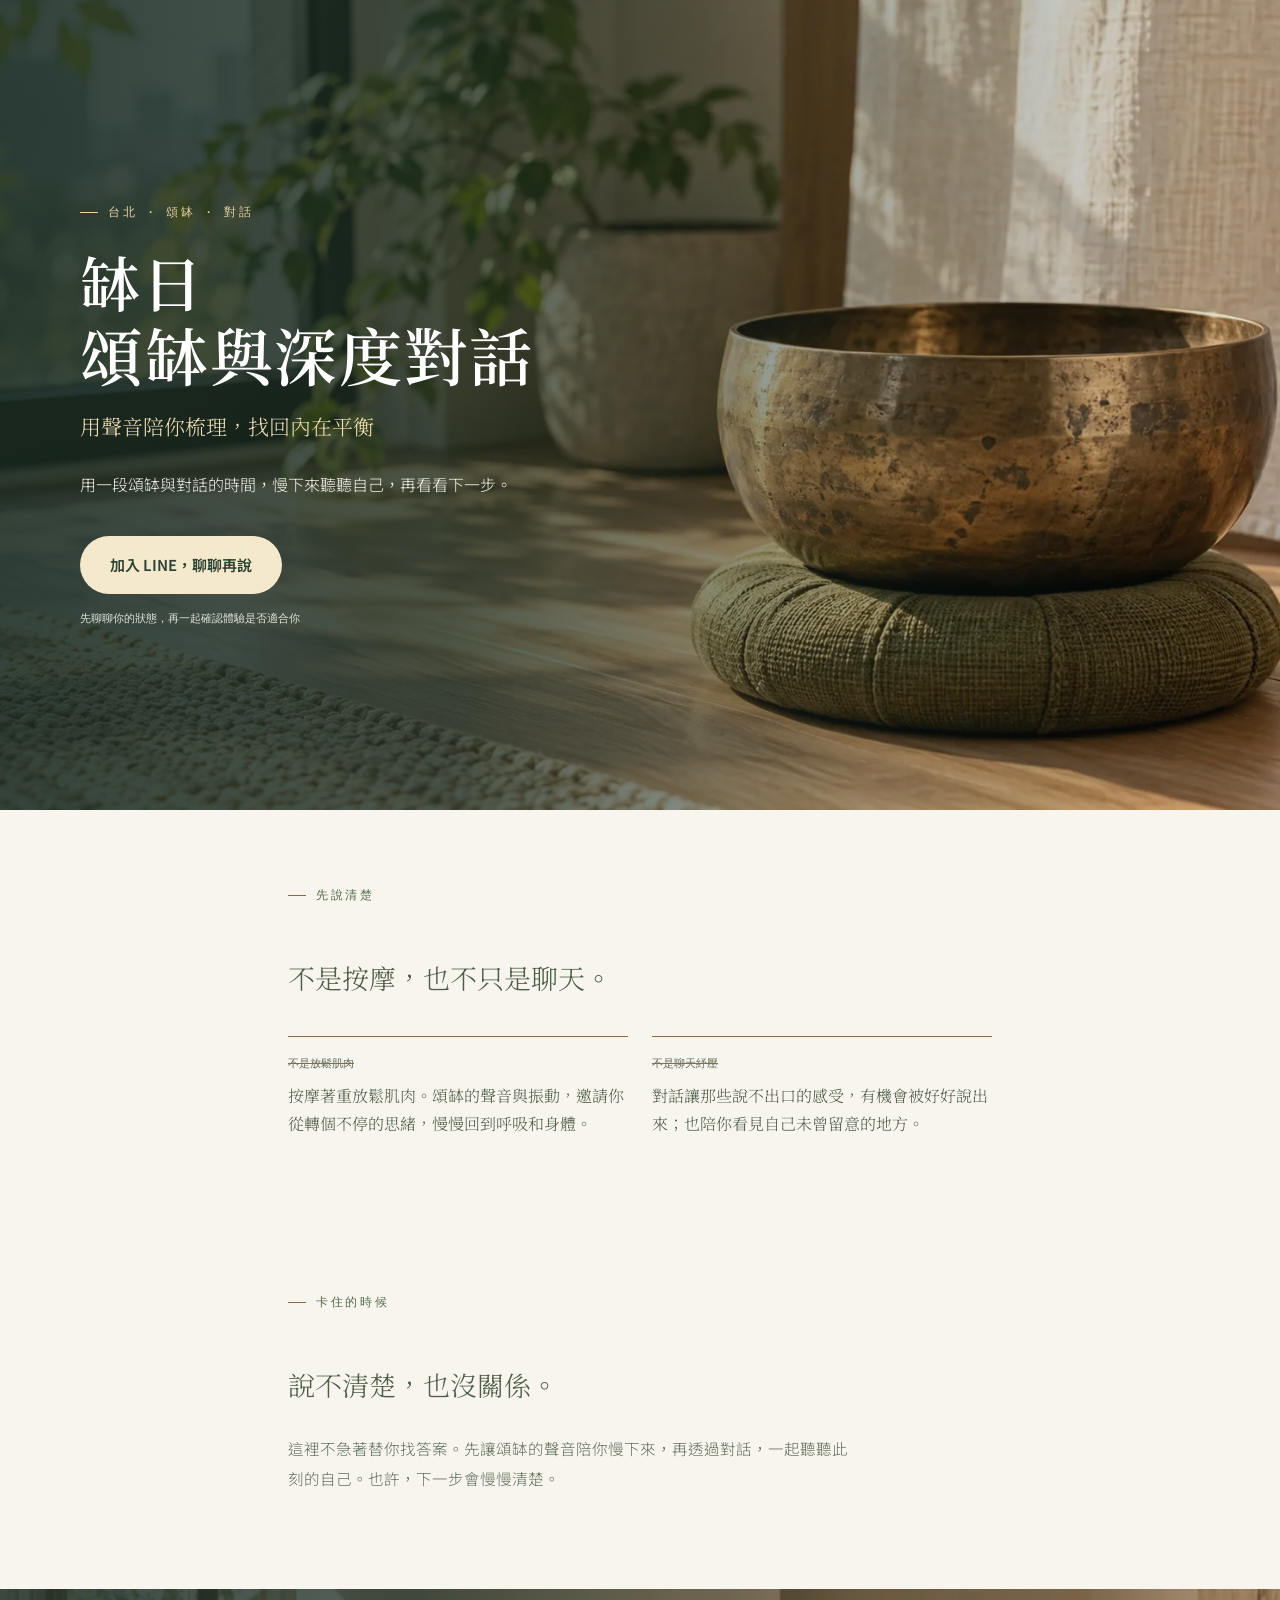
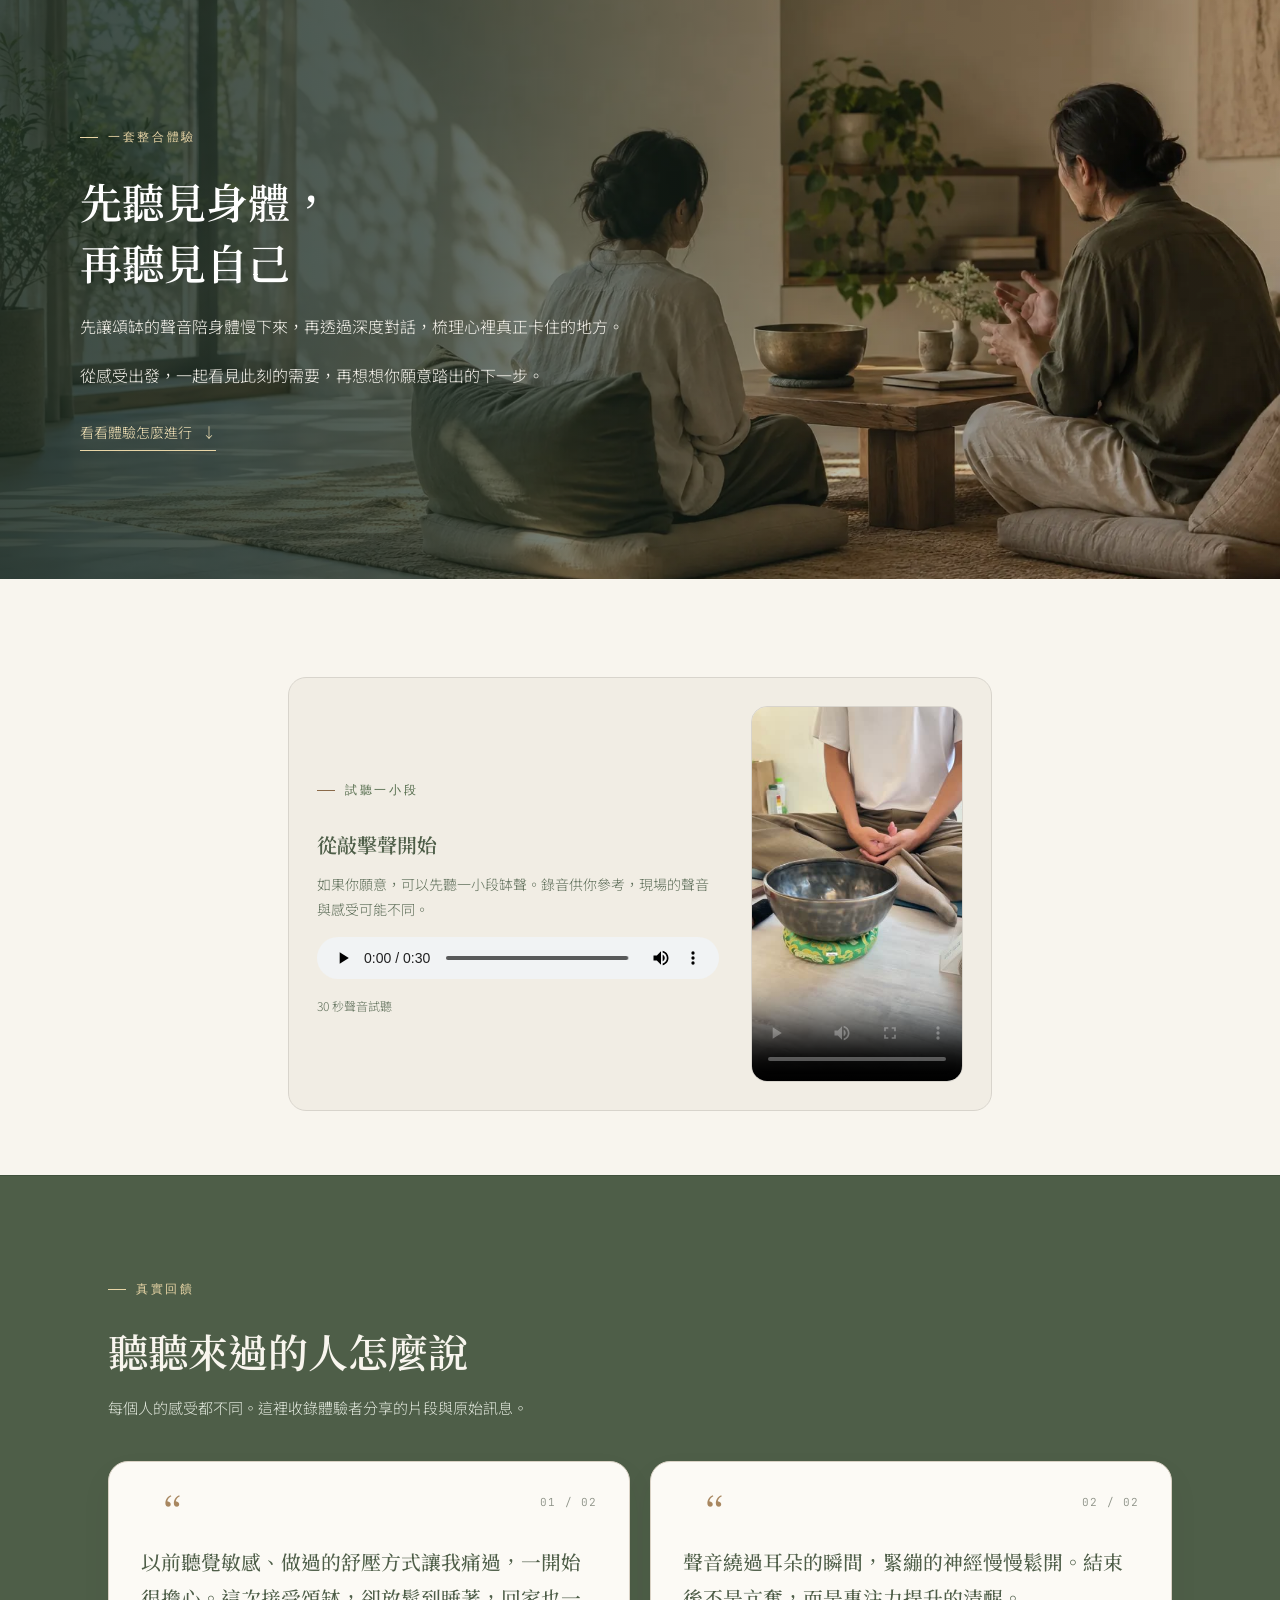
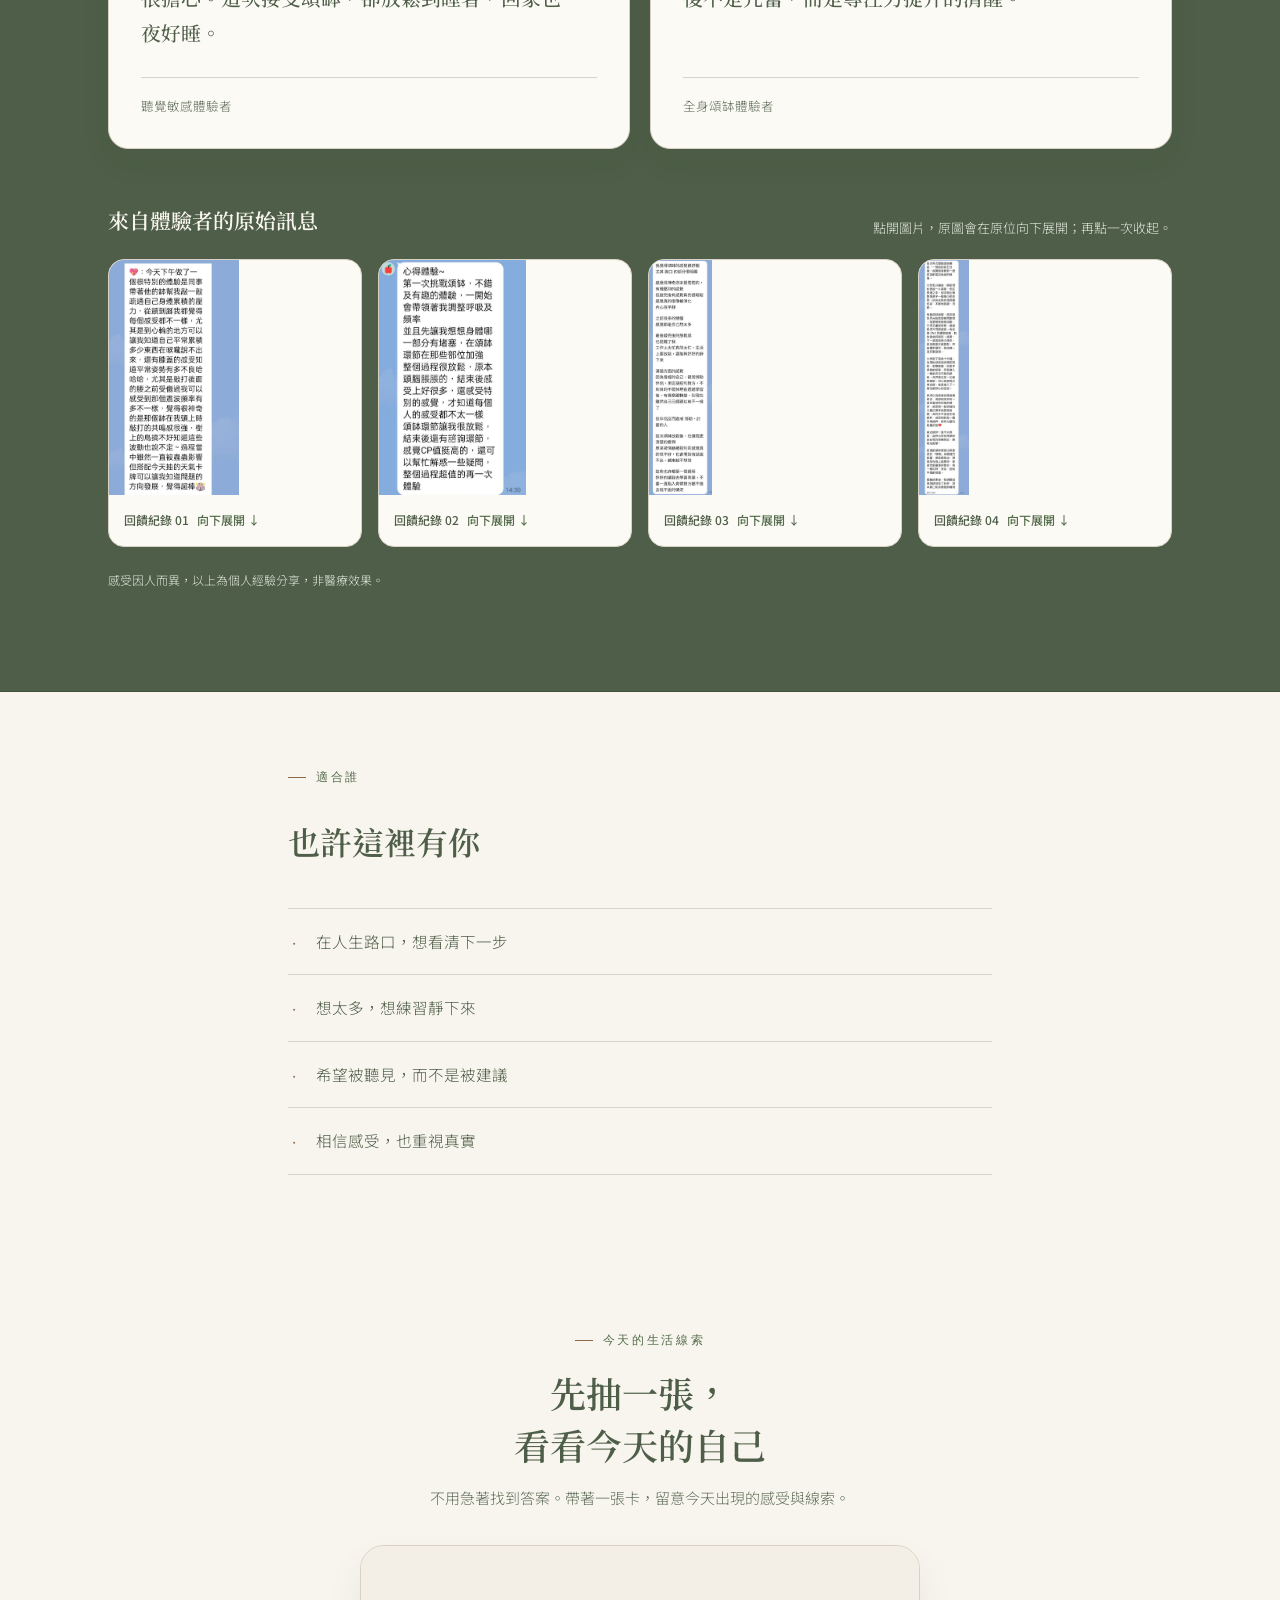
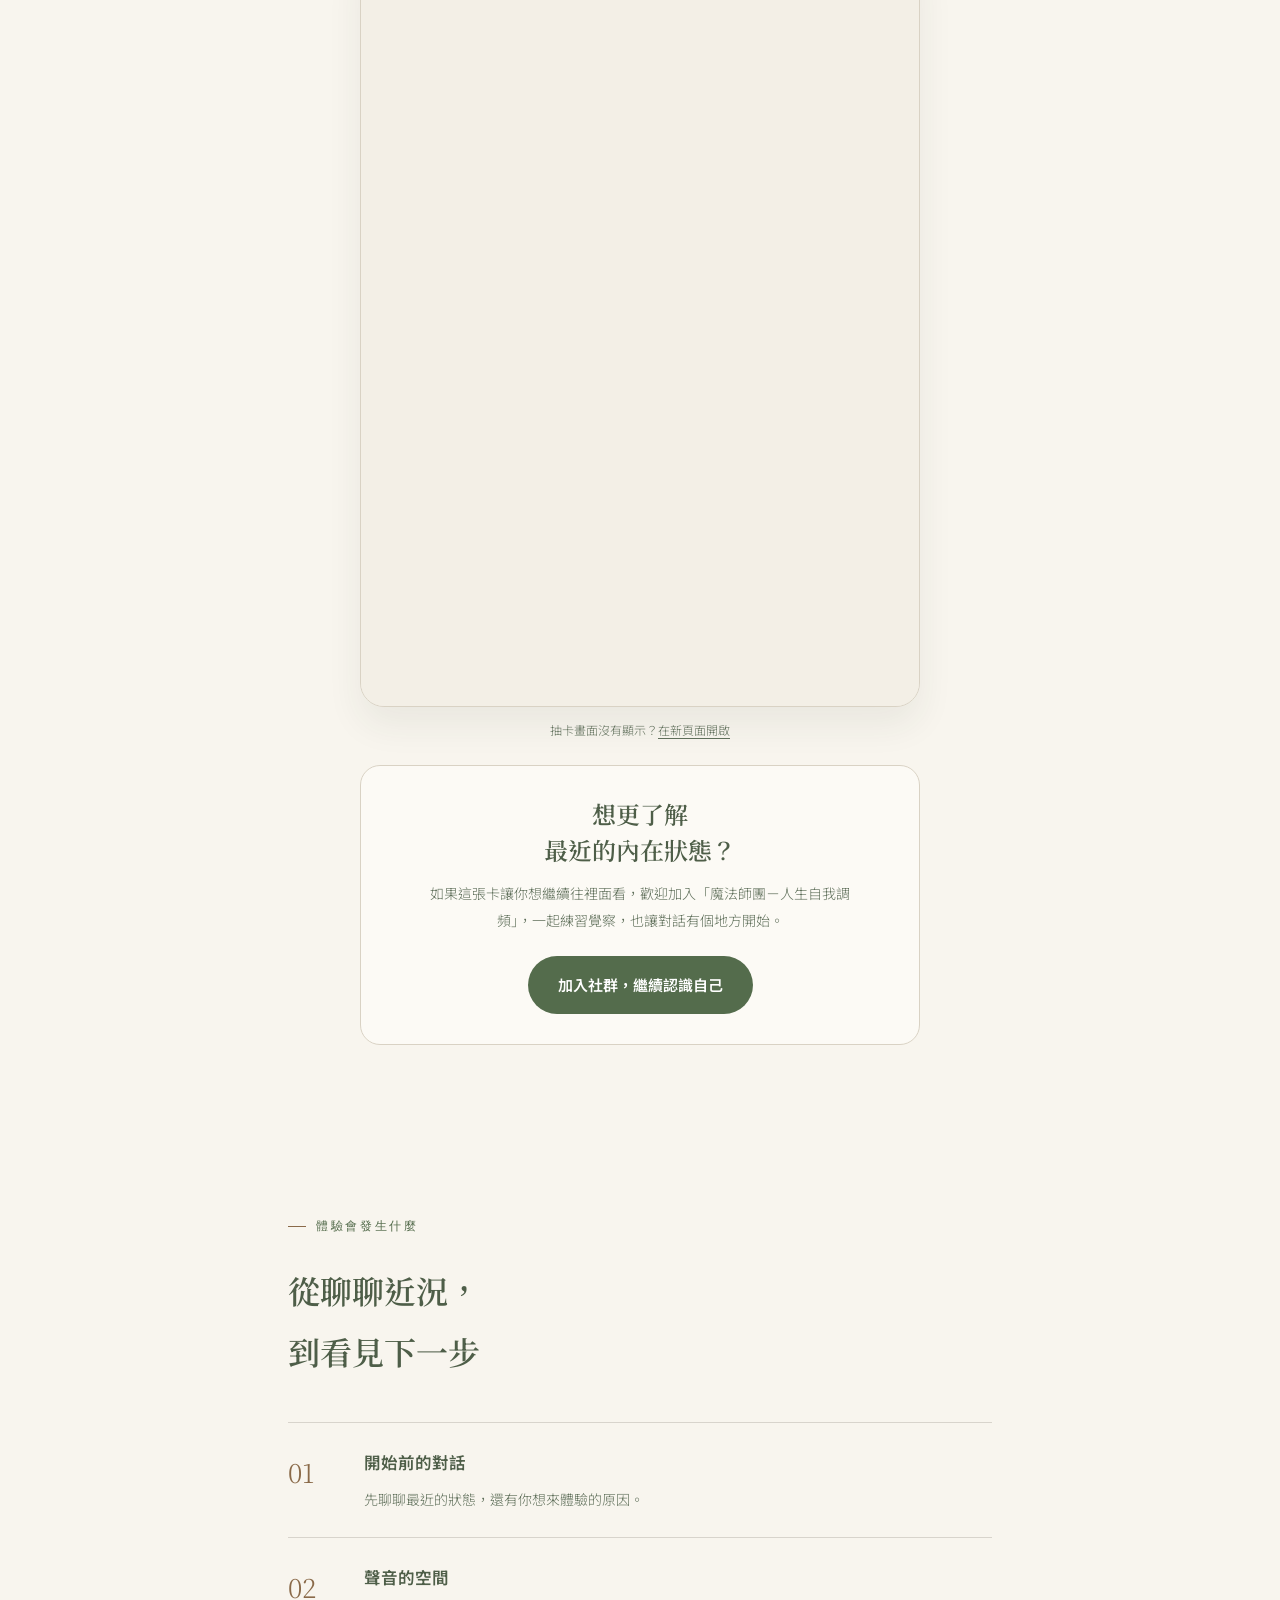
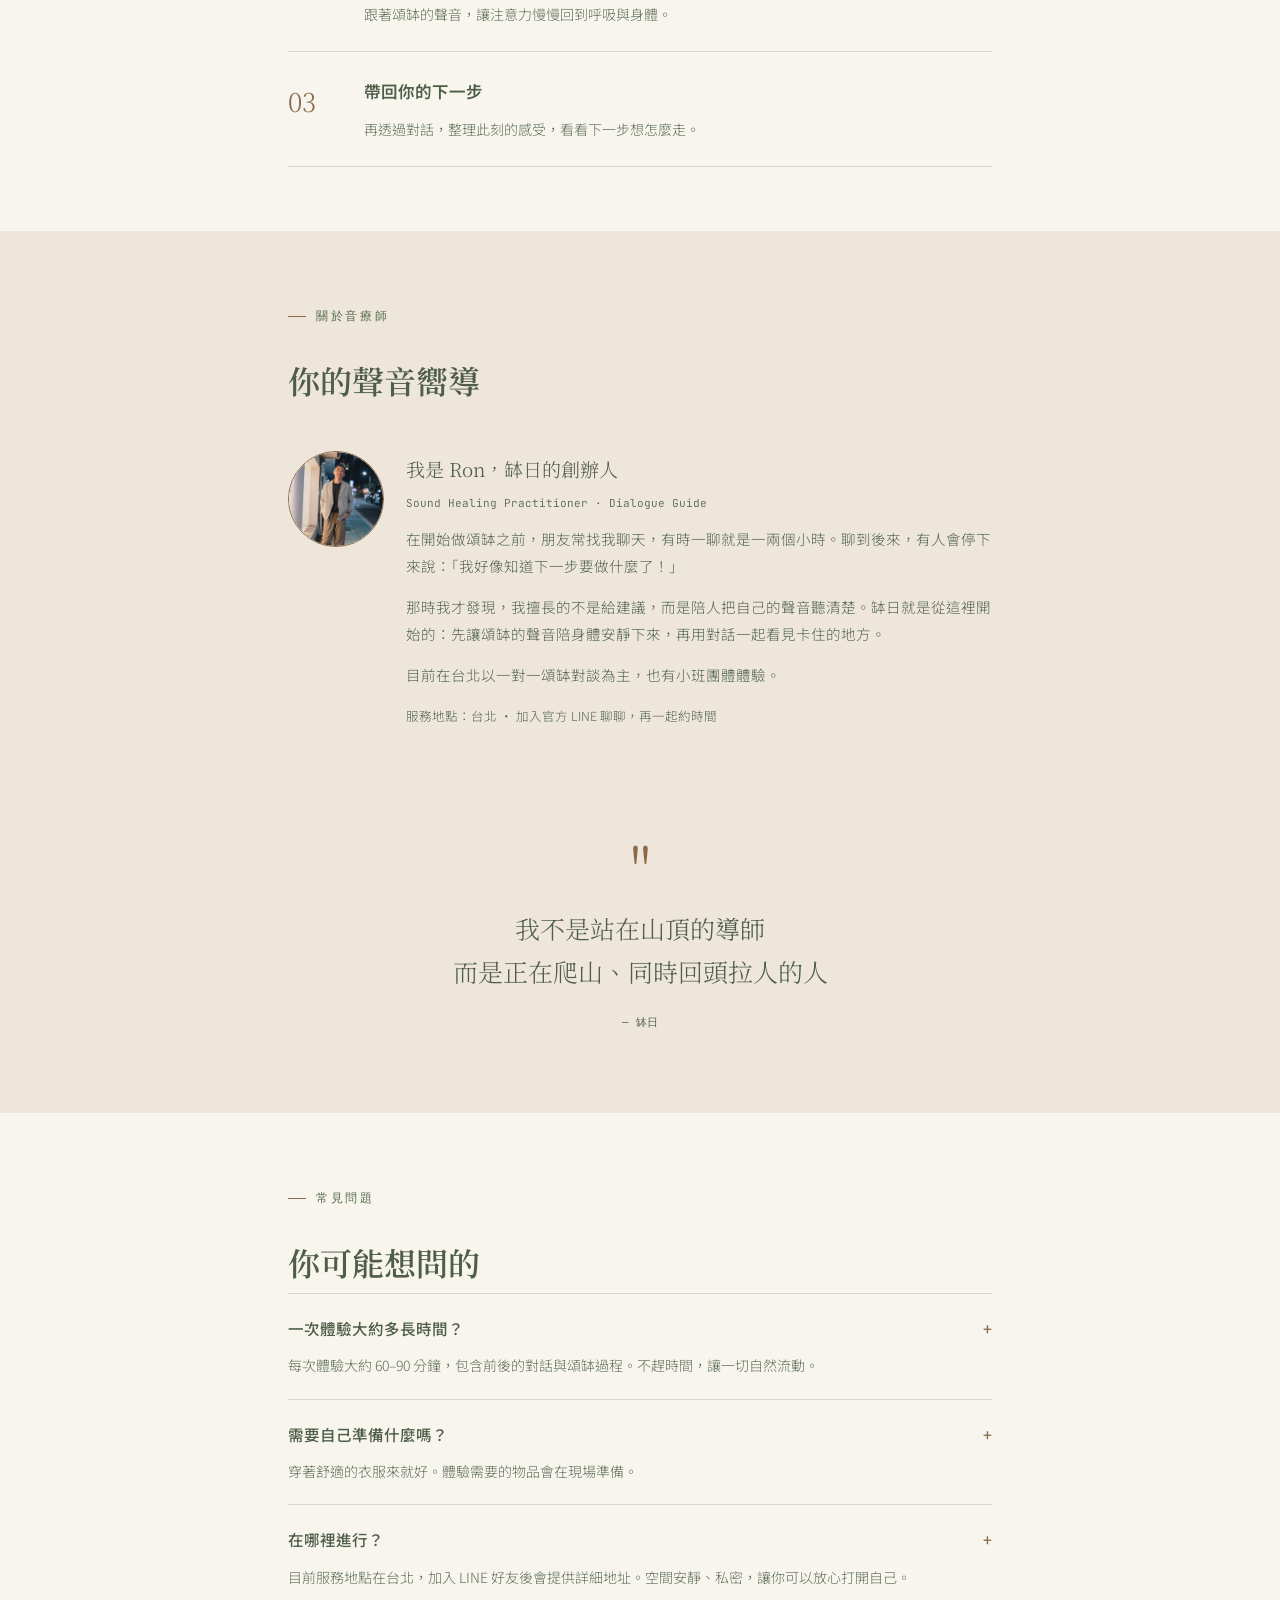
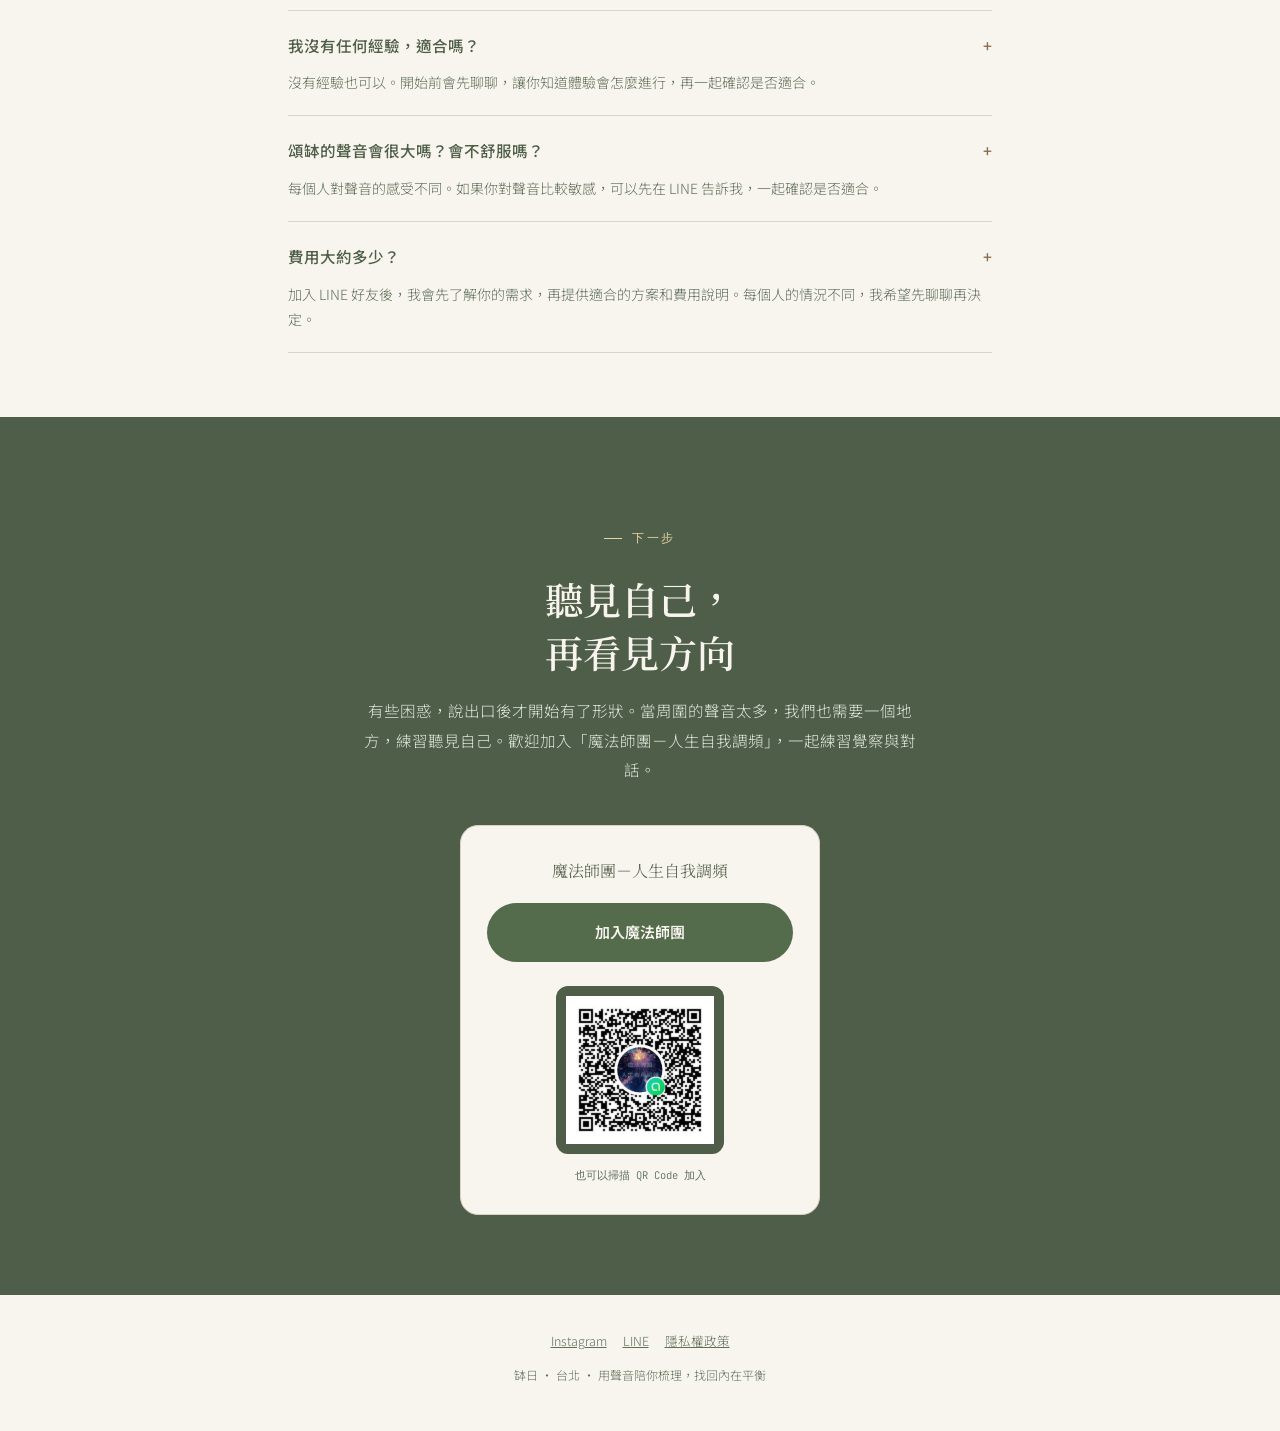
==== index.html @ 97830242 "Polish embedded card reading on narrow phones" ====
<!DOCTYPE html>
<html lang="zh-Hant">
<head>
<meta charset="UTF-8">
<meta name="viewport" content="width=device-width, initial-scale=1.0">
<meta name="description" content="缽日提供台北一對一頌缽與深度對話體驗。用一段聲音與對話的時間，慢下來聽聽自己，再看看下一步。">
<meta name="keywords" content="頌缽,身心整合,深度對話,療癒,覺察,台北,心靈成長,聲音療癒">
<meta name="author" content="缽日">
<meta name="robots" content="index, follow">
<link rel="canonical" href="https://ronwang82-singingbowl.github.io/adayofsingingbowl/">

<!-- Open Graph -->
<meta property="og:title" content="缽日｜台北頌缽與深度對話體驗">
<meta property="og:description" content="用一段頌缽與對話的時間，慢下來聽聽自己，再看看下一步。">
<meta property="og:type" content="website">
<meta property="og:url" content="https://ronwang82-singingbowl.github.io/adayofsingingbowl/">
<meta property="og:locale" content="zh_TW">
<meta property="og:site_name" content="缽日">
<meta property="og:image" content="https://ronwang82-singingbowl.github.io/adayofsingingbowl/og-image.jpg?v=1">
<meta property="og:image:width" content="1200">
<meta property="og:image:height" content="630">
<meta property="og:image:alt" content="缽日｜台北頌缽與深度對話體驗">

<!-- Twitter Card -->
<meta name="twitter:card" content="summary_large_image">
<meta name="twitter:title" content="缽日｜台北頌缽與深度對話體驗">
<meta name="twitter:description" content="用一段頌缽與對話的時間，慢下來聽聽自己，再看看下一步。">
<meta name="twitter:image" content="https://ronwang82-singingbowl.github.io/adayofsingingbowl/og-image.jpg?v=1">

<title>缽日｜台北頌缽與深度對話體驗</title>
<link rel="icon" type="image/png" href="favicon.png?v=30">
<link rel="preconnect" href="https://fonts.googleapis.com">
<link rel="preconnect" href="https://fonts.gstatic.com" crossorigin>
<link href="https://fonts.googleapis.com/css2?family=Noto+Serif+TC:wght@400;500;600;700&family=Noto+Sans+TC:wght@300;400;500;600&family=JetBrains+Mono:wght@400;500&display=swap" rel="stylesheet">
<style>
  :root { --ink: #F8F5EE; --ink-2: #FFFFFF; --ink-3: #F1EDE4; --brass: #546C4C; --brass-soft: #E4C778; --brass-dim: #8A6A49; --jade: #DCC6A4; --paper: #4E5E48; --mist: #5F6F5A; --hairline: #D8D4CC; --maxw: 760px; }
  body{ margin:0; background: var(--ink); }
  .stage{ min-height:100vh; }
  
  .preview-pane .stage { transform-origin: center top; }
.stage { --ink: #F8F5EE; --ink-2: #FFFFFF; --ink-3: #F1EDE4; --brass: #546C4C; --brass-soft: #E4C778; --brass-dim: #8A6A49; --jade: #DCC6A4; --paper: #4E5E48; --mist: #5F6F5A; --hairline: #D8D4CC; --maxw: 760px; background: var(--ink); color: var(--paper); font-family: "Noto Sans TC", sans-serif; font-weight: 300; line-height: 1.9; position: relative; z-index: 0; }
.stage .wrap { max-width: var(--maxw); margin: 0px auto; padding: 0px 28px; }
.stage a { color: inherit; }
.stage .eyebrow { font-family: "JetBrains Mono", monospace; font-size: 12px; letter-spacing: 0.22em; text-transform: uppercase; color: var(--brass); display: inline-flex; align-items: center; gap: 10px; margin-bottom: 22px; }
.stage .eyebrow::before { content: ""; width: 18px; height: 1px; background: var(--brass-dim); }
.stage h1, .stage h2, .stage h3 { font-family: "Noto Serif TC", serif; font-weight: 600; margin: 0px; color: var(--paper); }
.stage .hero { position: relative; min-height: 92vh; display: flex; align-items: center; justify-content: center; overflow: hidden; padding: 100px 28px 70px; text-align: center; }
.stage .hero-inner { position: relative; z-index: 1; }
.stage .ripple-field { position: fixed; inset: 0px; display: flex; align-items: center; justify-content: center; z-index: -1; pointer-events: none; }
.stage .ripple-field svg { width: min(900px, 140vw); height: min(900px, 140vw); }
.stage .ripple-ring { fill: none; stroke: var(--brass-dim); stroke-width: 1; opacity: 0; transform-box: fill-box; transform-origin: center center; vector-effect: non-scaling-stroke; animation: 7s cubic-bezier(0.2, 0.6, 0.35, 1) 0s infinite normal none running ripple; }
.stage .ripple-ring.r2 { animation-delay: 1.75s; }
.stage .ripple-ring.r3 { animation-delay: 3.5s; }
.stage .ripple-ring.r4 { animation-delay: 5.25s; }
.stage .hero h1 { font-size: clamp(38px, 10vw, 80px); letter-spacing: 0.04em; line-height: 1.1; text-wrap: balance; }
.stage .hero-sub { font-family: "Noto Serif TC", serif; font-size: clamp(16px, 3vw, 20px); color: var(--brass-soft); margin-top: 16px; }
.stage .hero-desc { max-width: 460px; margin: 22px auto 0px; color: var(--mist); font-size: 15px; }
.stage .hero-reassure { margin-top: 14px; font-family: "JetBrains Mono", monospace; font-size: 11px; color: var(--mist); }
.stage .cta-btn { display: inline-flex; align-items: center; gap: 10px; margin-top: 36px; padding: 15px 30px; background: var(--brass); color: var(--ink); font-weight: 600; font-size: 15px; text-decoration: none; border-radius: 999px; }
.stage section { padding: 80px 0px; }
.stage section.tight { padding: 64px 0px; }
.stage .lede { font-family: "Noto Serif TC", serif; font-size: clamp(20px, 3.2vw, 27px); line-height: 1.65; max-width: 600px; }
.stage .lede .accent { color: var(--brass); }
.stage .body-text { color: var(--mist); font-size: 15.5px; max-width: 560px; margin-top: 18px; }
.stage .diff-grid { margin-top: 36px; display: grid; grid-template-columns: 1fr 1fr; gap: 24px; }
.stage .diff-item { border-top: 1px solid var(--brass-dim); padding-top: 16px; }
.stage .diff-item .not { font-family: "JetBrains Mono", monospace; font-size: 11px; color: var(--mist); text-decoration-line: line-through; text-decoration-thickness: initial; text-decoration-style: initial; text-decoration-color: var(--brass-dim); }
.stage .diff-item .is { font-family: "Noto Serif TC", serif; font-size: 16px; margin-top: 8px; line-height: 1.7; }
.stage .card-grid { display: grid; grid-template-columns: 1fr 1fr; gap: 1px; background: var(--hairline); margin-top: 40px; border: 1px solid var(--hairline); }
.stage .card { background: var(--ink); padding: 32px 26px; }
.stage .card .tag { font-family: "JetBrains Mono", monospace; font-size: 11px; color: var(--jade); text-transform: uppercase; }
.stage .card h3 { font-size: 20px; margin-top: 12px; }
.stage .card p { color: var(--mist); font-size: 14px; margin-top: 12px; line-height: 1.8; }
.stage .testi-section{padding:92px 0 100px;background:#4E5E48;border-top:1px solid #40513d;border-bottom:1px solid #40513d}
.stage .testi-section .wrap{max-width:1120px}
.stage .testi-section h2{font-size:clamp(28px,4vw,40px);line-height:1.45}
.stage .testi-intro{max-width:600px;color:var(--mist);font-size:15px;margin:14px 0 0}
.stage .testi-quotes{display:grid;grid-template-columns:repeat(2,minmax(0,1fr));gap:20px;margin-top:38px}
.stage .testi-quote{margin:0;min-height:282px;display:flex;flex-direction:column;padding:30px 32px;background:#FCFAF5;border:1px solid #D9D1C4;border-radius:20px;box-shadow:0 14px 32px rgba(40,55,38,.05)}
.stage .testi-quote-top{display:flex;align-items:flex-start;justify-content:space-between}
.stage .testi-quote-mark{font-family:"Noto Serif TC",serif;color:#A88760;font-size:42px;line-height:1}
.stage .testi-quote-number{font-family:"JetBrains Mono",monospace;color:#8C9186;font-size:11px;letter-spacing:.1em}
.stage .testi-quote blockquote{font-family:"Noto Serif TC",serif;font-size:clamp(17px,1.55vw,20px);font-weight:500;line-height:1.8;color:var(--paper);margin:10px 0 26px;max-width:none}
.stage .testi-quote figcaption{margin-top:auto;padding-top:16px;border-top:1px solid var(--hairline);font-size:12.5px;color:var(--mist)}
.stage .testi-proof-heading{display:flex;align-items:end;justify-content:space-between;gap:20px;margin-top:52px}
.stage .testi-proof-heading h3{font-size:21px}
.stage .testi-proof-heading p{margin:0;color:var(--mist);font-size:13px}
.stage .testi-gallery{display:grid;grid-template-columns:repeat(4,minmax(0,1fr));align-items:start;gap:16px;margin-top:18px}
.stage .testi-proof{display:flex;flex-direction:column;min-width:0;overflow:hidden;background:#FCFAF5;border:1px solid #D9D1C4;border-radius:16px;text-decoration:none;transition:transform .2s ease,box-shadow .2s ease}
.stage .testi-proof:hover{transform:translateY(-3px);box-shadow:0 14px 24px rgba(40,55,38,.10)}
.stage .testi-proof:focus-visible{outline:2px solid var(--brass);outline-offset:3px}
.stage .testi-proof-image{display:block;height:235px;overflow:hidden;background:#E7E0D5}
.stage .testi-proof img{display:block;width:100%;height:100%;object-fit:cover;object-position:top center}
.stage .testi-proof-meta{display:flex;justify-content:space-between;align-items:center;gap:8px;padding:14px 15px;color:var(--paper);font-size:12px;font-weight:500}
.stage .testi-proof-open{color:var(--brass);white-space:nowrap}
.stage .testi-note{margin:22px 0 0;color:var(--mist);font-size:12px}
.stage .testi-swipe-hint{display:none}
@media(max-width:700px){
  .stage .testi-section{padding:72px 0 80px}
  .stage .testi-quotes{grid-template-columns:1fr;gap:14px;margin-top:28px}
  .stage .testi-quote{min-height:0;padding:25px 24px}
  .stage .testi-proof-heading{display:block;margin-top:42px}
  .stage .testi-proof-heading p{margin-top:8px}
  .stage .testi-swipe-hint{display:block;margin-top:10px;color:var(--brass);font-size:12px}
  .stage .testi-gallery{display:grid;grid-auto-flow:column;grid-auto-columns:minmax(235px,72vw);grid-template-columns:none;overflow-x:auto;overscroll-behavior-inline:contain;scroll-snap-type:x mandatory;gap:13px;margin-right:-28px;padding:0 28px 14px 0}
  .stage .testi-proof{scroll-snap-align:start}
  .stage .testi-proof-image{height:245px}
}
@media(prefers-reduced-motion:reduce){.stage .testi-proof{transition:none}}
.stage .testi-section .eyebrow{color:#E8D5A6}
.stage .testi-section .eyebrow::before{background:#E8D5A6}
.stage .testi-section h2,.stage .testi-proof-heading h3{color:#F8F5EE}
.stage .testi-section .testi-intro,.stage .testi-proof-heading p,.stage .testi-note{color:#E2E8DD}
.stage .testi-section .testi-swipe-hint{color:#E8D5A6}
.stage .testi-proof{width:100%;padding:0;font:inherit;text-align:left;cursor:pointer}
.stage .testi-proof[aria-expanded="true"]{outline:2px solid #E8D5A6;outline-offset:3px}
.stage .testi-proof[aria-expanded="true"] .testi-proof-image{height:auto;overflow:visible}
.stage .testi-proof[aria-expanded="true"] img{height:auto;object-fit:contain}
.stage .who-list { margin-top: 36px; border-top: 1px solid var(--hairline); }
.stage .who-item { display: flex; gap: 16px; padding: 18px 0px; border-bottom: 1px solid var(--hairline); align-items: baseline; }
.stage .who-item .mark { font-family: "JetBrains Mono", monospace; color: var(--brass-dim); font-size: 12px; }
.stage .who-item p { margin: 0px; font-size: 15.5px; }
.stage .process { margin-top: 40px; }
.stage .step { display: grid; grid-template-columns: 56px 1fr; gap: 20px; padding: 24px 0px; border-top: 1px solid var(--hairline); }
.stage .step:last-child { border-bottom: 1px solid var(--hairline); }
.stage .step .num { font-family: "Noto Serif TC", serif; font-size: 26px; color: var(--brass-dim); }
.stage .step h3 { font-size: 16.5px; font-family: "Noto Sans TC", sans-serif; font-weight: 600; }
.stage .step p { margin: 8px 0px 0px; color: var(--mist); font-size: 14px; }
.stage .about-grid { margin-top: 40px; display: flex; gap: 22px; align-items: flex-start; }
.stage .about-badge { flex-shrink: 0; width: 96px; height: 96px; border-radius: 50%; background: var(--ink-2); border: 1px solid var(--brass-dim); display: flex; align-items: center; justify-content: center; font-family: "Noto Serif TC", serif; font-size: 33px; color: var(--brass-soft); overflow: hidden; }
.stage .about-badge img { width: 100%; height: 100%; object-fit: cover; border-radius: 50%; }
.stage .about-name { font-size: 19px; }
.stage .about-role { font-family: "JetBrains Mono", monospace; font-size: 11px; color: var(--jade); margin-top: 6px; }
.stage .about-bio { color: var(--mist); font-size: 14.5px; margin-top: 12px; line-height: 1.85; }
.stage .about-meta { margin-top: 12px; font-size: 12.5px; color: var(--mist); }
.stage .about-section, .stage .quote-section { background: #EEE6DA; }
.stage .about-section { padding-top: 80px; padding-bottom: 24px; }
.stage .about-section .about-role, .stage .about-section .about-bio, .stage .about-section .about-meta, .stage .quote-section .quote-by { color: #536650; }
.stage .quote-section { text-align: center; padding: 52px 0px 80px; }
.stage .quote-mark { font-family: "Noto Serif TC", serif; font-size: 56px; color: var(--brass-dim); line-height: 1; }
.stage blockquote { margin: 8px auto 0px; max-width: 540px; font-family: "Noto Serif TC", serif; font-size: clamp(18px, 3vw, 25px); line-height: 1.7; }
.stage .quote-by { margin-top: 20px; font-family: "JetBrains Mono", monospace; font-size: 11px; color: var(--jade); text-transform: uppercase; }
.stage .faq-item { border-top: 1px solid var(--hairline); padding: 20px 0px; }
.stage .faq-item:last-child { border-bottom: 1px solid var(--hairline); }
.stage .faq-q { font-size: 15.5px; font-weight: 500; display: flex; justify-content: space-between; }
.stage .faq-a { color: var(--mist); font-size: 14px; margin-top: 10px; line-height: 1.8; }
.stage .final { text-align: center; background: #4E5E48; border-top: 0; padding: 100px 0px 80px; }
.stage .final h2 { font-size: clamp(26px, 5vw, 38px); line-height: 1.4; white-space: pre-line; }
.stage .final h2 { color: #F8F5EE; }
.stage .final .eyebrow { color: #E8D5A6; }
.stage .final .eyebrow::before { background: #E8D5A6; }
.stage .final .body-text { color: #E2E8DD; }
.stage .line-card { margin: 40px auto 0px; max-width: 360px; background: var(--ink-3); border: 1px solid var(--hairline); border-radius: 18px; padding: 32px 26px 28px; display: flex; flex-direction: column; align-items: center; text-align: center; }
.stage .final .line-card { background: #F8F5EE; border-color: #D9D2C4; }
.stage .final .line-name { color: #4E5E48; }
.stage .final .qr-wrap { width: 168px; height: 168px; margin-top: 24px; }
.stage .clue-section { padding: 80px 0 96px; background: transparent; }
.stage .clue-section .wrap { max-width: 760px; }
.stage .clue-heading { max-width: 560px; margin: 0 auto 32px; text-align: center; }
.stage .clue-heading .eyebrow { margin-bottom: 15px; }
.stage .clue-heading h2 { font-size: clamp(26px, 4vw, 36px); line-height: 1.45; }
.stage .clue-heading p { margin: 13px 0 0; color: var(--mist); font-size: 15px; }
.stage .clue-frame-wrap { max-width: 560px; margin: 0 auto; overflow: hidden; border: 1px solid #D9D2C4; border-radius: 24px; background: #F3EFE6; box-shadow: 0 18px 36px rgba(38, 53, 37, .07); }
.stage .clue-frame { display: block; width: 100%; height: 760px; border: 0; background: #F3EFE6; }
.stage .clue-community { max-width: 560px; margin: 24px auto 0; padding: 30px 32px; border: 1px solid #D9D2C4; border-radius: 20px; background: #FCFAF5; text-align: center; }
.stage .clue-community h3 { font-size: clamp(20px, 3vw, 24px); line-height: 1.5; }
.stage .clue-community p { max-width: 420px; margin: 12px auto 0; color: var(--mist); font-size: 14px; line-height: 1.9; }
.stage .clue-community .cta-btn { margin-top: 22px; background: var(--brass); color: #fff; }
.stage .clue-fallback { max-width: 560px; margin: 12px auto 0; text-align: center; font-size: 12px; color: var(--mist); }
.stage .clue-fallback a { text-underline-offset: 3px; }
@media(max-width:700px){
  .stage .clue-section { padding: 64px 0 78px; }
  .stage .clue-frame { height: 740px; }
  .stage .clue-community { padding: 26px 22px; }
}
.stage .line-name { font-family: "Noto Serif TC", serif; font-size: 16px; color: var(--brass-soft); line-height: 1.6; }
.stage .line-id { font-family: "JetBrains Mono", monospace; font-size: 12.5px; color: var(--mist); margin-top: 6px; }
.stage .qr-wrap { margin: 22px auto 0px; width: 203px; height: 203px; background: var(--paper); border-radius: 12px; padding: 10px; display: flex; align-items: center; justify-content: center; }
.stage .qr-wrap img { width: 100%; height: 100%; object-fit: contain; }
.stage .qr-caption { font-family: "JetBrains Mono", monospace; font-size: 10.5px; color: var(--mist); margin-top: 12px; }
.stage footer { text-align: center; padding: 34px 28px 44px; color: var(--mist); font-size: 12px; background: var(--ink); }
.stage .foot-links { margin-bottom: 12px; display: flex; gap: 16px; justify-content: center; font-size: 12.5px; }
.stage, .stage *, .stage ::before, .stage ::after { box-sizing: border-box; }

  @keyframes ripple{
    0%   { transform: scale(1); opacity: 0; stroke-width: 2.4; }
    8%   { opacity: 0.55; }
    100% { transform: scale(21); opacity: 0; stroke-width: 0.4; }
  }

/* Sound sample and brand video */
.stage .sound-preview{margin-top:34px;padding:28px;background:var(--ink-3);border:1px solid var(--hairline);border-radius:18px;display:grid;grid-template-columns:minmax(0,1fr) 212px;gap:32px;align-items:center}
.stage .sound-preview h3{font-size:20px;margin:2px 0 8px}
.stage .sound-preview p{font-size:14px;color:var(--mist);margin:0 0 14px;line-height:1.8}
.stage .sound-preview audio{width:100%;height:42px;accent-color:var(--brass)}
.stage .sound-duration{font-size:12px;color:var(--mist);margin-top:8px}
.stage .scene-player{position:relative;width:100%;max-width:212px}
.stage .scene-video{display:block;width:100%;max-height:376px;aspect-ratio:9/16;object-fit:cover;border-radius:16px;background:var(--ink-3);border:1px solid var(--hairline)}
@media(max-width:600px){.stage .sound-preview{grid-template-columns:1fr;gap:24px;padding:20px}.stage .scene-player{width:min(100%,210px);max-width:none;justify-self:center}}

.stage .hero{position:relative;isolation:isolate;min-height:max(700px,90svh);padding:110px 28px 100px;display:flex;align-items:center;justify-content:flex-start;text-align:left;overflow:hidden;background:#293b31}
.stage .hero-inner{position:relative;z-index:1;width:min(1120px,100%);margin:0 auto;display:block}
.stage .hero-copy{max-width:670px}
.stage .hero-visual,.stage .integration-visual{position:absolute;inset:0;margin:0;border:0;border-radius:0;overflow:hidden;background:#293b31}
.stage .hero-visual picture,.stage .integration-visual picture{display:block;width:100%;height:100%}
.stage .hero-visual img,.stage .integration-visual img{display:block;width:100%;height:100%;object-fit:cover}
.stage .hero-visual img{object-position:center 55%}
.stage .hero-visual::after,.stage .integration-visual::after{content:"";position:absolute;inset:0;z-index:1;pointer-events:none}
.stage .hero-visual::after{background:linear-gradient(90deg,rgba(20,38,30,.86) 0%,rgba(20,38,30,.76) 35%,rgba(20,38,30,.38) 66%,rgba(20,38,30,.10) 100%)}
.stage .hero h1{font-size:clamp(42px,5.5vw,70px);line-height:1.18;color:#fff;letter-spacing:.025em}
.stage .hero-title-brand,.stage .hero-title-service{display:block;white-space:nowrap}
.stage .hero-title-brand{font-size:.86em}
.stage .hero-title-service{font-size:.9em}
.stage .title-line{display:block;white-space:nowrap}
.stage .hero .eyebrow,.stage .experience-feature .eyebrow{color:#e8d5a6}
.stage .hero .eyebrow::before,.stage .experience-feature .eyebrow::before{background:#e8d5a6}
.stage .hero-sub{color:#f0dfb7;font-size:clamp(17px,2vw,21px)}
.stage .hero-desc{margin-left:0;margin-right:0;max-width:560px;color:#f8f5ee;font-size:16px}
.stage .hero-reassure{color:#e1e4d9}
.stage .hero .cta-btn{background:#f4e9cc;color:#2b4132}
.stage .experience-feature{position:relative;isolation:isolate;min-height:590px;padding:100px 28px;display:flex;align-items:center;overflow:hidden;background:#293b31}
.stage .experience-feature .wrap{position:relative;z-index:1;width:min(1120px,100%);max-width:1120px;margin:0 auto;padding:0}
.stage .experience-copy{max-width:560px}
.stage .experience-copy h2{font-size:clamp(28px,3.4vw,42px);line-height:1.45;color:#fff}
.stage .experience-copy p{color:#f8f5ee;font-size:16px;line-height:1.95;margin:18px 0 0}
.stage .integration-visual img{object-position:center center}
.stage .integration-visual::after{background:linear-gradient(90deg,rgba(20,38,30,.83) 0%,rgba(20,38,30,.72) 33%,rgba(20,38,30,.28) 66%,rgba(20,38,30,.05) 100%)}
.stage .experience-feature .text-link{display:inline-flex;gap:10px;margin-top:28px;color:#f5e4b8;text-decoration:none;border-bottom:1px solid #e8d5a6;padding-bottom:4px;font-size:14px}
@media(max-width:700px){
  .stage .hero{min-height:720px;min-height:90svh;padding:92px 24px 76px}
  .stage .hero-inner{width:100%}
  .stage .hero h1{font-size:clamp(40px,9vw,54px)}
  .stage .diff-grid{grid-template-columns:1fr;gap:24px}
  .stage .about-grid{flex-direction:column;gap:18px}
  .stage .about-badge{width:84px;height:84px}
  .stage .step{grid-template-columns:42px minmax(0,1fr);gap:14px}
  .stage .hero-visual img{object-position:67% center}
  .stage .hero-visual::after{background:linear-gradient(180deg,rgba(20,38,30,.74) 0%,rgba(20,38,30,.69) 48%,rgba(20,38,30,.62) 100%)}
  .stage .experience-feature{min-height:680px;padding:84px 24px}
  .stage .experience-feature .wrap{width:100%}
  .stage .experience-copy h2{font-size:clamp(29px,7vw,38px)}
  .stage .integration-visual img{object-position:57% center}
  .stage .integration-visual::after{background:linear-gradient(180deg,rgba(20,38,30,.78) 0%,rgba(20,38,30,.72) 58%,rgba(20,38,30,.62) 100%)}
}
</style>
<script type="application/ld+json">
{
  "@context": "https://schema.org",
  "@type": "HealthAndBeautyBusiness",
  "name": "缽日",
  "description": "台北一對一頌缽與深度對話體驗。用聲音陪你慢下來，聽聽自己，再看看下一步。",
  "url": "https://ronwang82-singingbowl.github.io/adayofsingingbowl/",
  "areaServed": {
    "@type": "City",
    "name": "台北市"
  },
  "knowsLanguage": "zh-TW"
}
</script>
<!-- Google Analytics 4 -->
<script async src="https://www.googletagmanager.com/gtag/js?id=G-P06V1V1JG3"></script>
<script>
  window.dataLayer = window.dataLayer || [];
  function gtag(){dataLayer.push(arguments);}
  gtag('js', new Date());
  gtag('config', 'G-P06V1V1JG3');
</script>
</head>
<body>
<div class="stage">

    
    <div class="ripple-field" aria-hidden="true">
      <svg viewBox="0 0 500 500">
        <circle class="ripple-ring r1" cx="250" cy="250" r="20"></circle>
        <circle class="ripple-ring r2" cx="250" cy="250" r="20"></circle>
        <circle class="ripple-ring r3" cx="250" cy="250" r="20"></circle>
        <circle class="ripple-ring r4" cx="250" cy="250" r="20"></circle>
      </svg>
    </div>
    <section class="hero">
      <figure class="hero-visual">
        <picture>
          <source srcset="assets/media/hero-bowl-atmosphere-20261003.webp" type="image/webp">
          <img src="assets/media/hero-bowl-atmosphere-20261003.jpg" alt="頌缽靜置於柔和日光中的氛圍示意" fetchpriority="high" decoding="async">
        </picture>
      </figure>
      <div class="hero-inner">
        <div class="hero-copy">
          <div class="eyebrow">台北 · 頌缽 · 對話</div>
          <h1><span class="hero-title-brand">缽日</span><span class="hero-title-service">頌缽與深度對話</span></h1>
          <div class="hero-sub">用聲音陪你梳理，找回內在平衡</div>
          <p class="hero-desc">用一段頌缽與對話的時間，慢下來聽聽自己，再看看下一步。</p>
          <a class="cta-btn" id="heroLineBtn" href="https://lin.ee/5FUzEjg" target="_blank" rel="noopener">加入 LINE，聊聊再說</a>
          <div class="hero-reassure">先聊聊你的狀態，再一起確認體驗是否適合你</div>
        </div>
      </div>
    </section>

    <section class="tight"><div class="wrap">
      <div class="eyebrow">先說清楚</div>
      <p class="lede">不是按摩，也不只是聊天。</p>
      <div class="diff-grid">
        
          <div class="diff-item">
            <div class="not">不是放鬆肌肉</div>
            <div class="is">按摩著重放鬆肌肉。頌缽的聲音與振動，邀請你從轉個不停的思緒，慢慢回到呼吸和身體。</div>
          </div>
          <div class="diff-item">
            <div class="not">不是聊天紓壓</div>
            <div class="is">對話讓那些說不出口的感受，有機會被好好說出來；也陪你看見自己未曾留意的地方。</div>
          </div>
      </div>
    </div></section>

    <section><div class="wrap">
      <div class="eyebrow">卡住的時候</div>
      <p class="lede">說不清楚，也沒關係。</p>
      <p class="body-text">這裡不急著替你找答案。先讓頌缽的聲音陪你慢下來，再透過對話，一起聽聽此刻的自己。也許，下一步會慢慢清楚。</p>
    </div></section>

    <section class="experience-feature">
      <figure class="integration-visual">
        <picture>
          <source srcset="assets/media/integrated-experience-scene-20261003.webp" type="image/webp">
          <img src="assets/media/integrated-experience-scene-20261003.jpg" alt="頌缽與深度對話的情境示意：兩人坐在安靜空間對談" loading="lazy" decoding="async">
        </picture>
      </figure>
      <div class="wrap experience-content">
        <div class="experience-copy">
          <div class="eyebrow">一套整合體驗</div>
          <h2><span class="title-line">先聽見身體，</span><span class="title-line">再聽見自己</span></h2>
          <p>先讓頌缽的聲音陪身體慢下來，再透過深度對話，梳理心裡真正卡住的地方。</p>
          <p>從感受出發，一起看見此刻的需要，再想想你願意踏出的下一步。</p>
          <a class="text-link" href="#experience-process">看看體驗怎麼進行 <span aria-hidden="true">↓</span></a>
        </div>
      </div>
    </section>

    <section class="tight"><div class="wrap">
      <div class="sound-preview">
        <div class="sound-copy">
          <div class="eyebrow">試聽一小段</div>
          <h3>從敲擊聲開始</h3>
          <p>如果你願意，可以先聽一小段缽聲。錄音供你參考，現場的聲音與感受可能不同。</p>
          <audio controls preload="metadata" aria-label="播放頌缽聲音試聽片段">
            <source src="assets/media/bowl-sample-20261003.mp3" type="audio/mpeg">
            你的瀏覽器目前無法播放這段音訊。
          </audio>
          <div class="sound-duration">30 秒聲音試聽</div>
        </div>
        <div class="scene-player">
          
          <video id="brandSceneVideo" class="scene-video" controls playsinline preload="metadata" poster="assets/media/brand-visual-poster.jpg" aria-label="配上頌缽聲音的品牌氛圍短片">
            <source src="assets/media/brand-visual-with-bowl-audio-20261003.mp4" type="video/mp4">
            你的瀏覽器目前無法播放這段影片。
          </video>
        </div>
      </div>
    </div></section>

    <section class="testi-section" id="testimonials"><div class="wrap">
      <div class="eyebrow">真實回饋</div>
      <h2>聽聽來過的人怎麼說</h2>
      <p class="testi-intro">每個人的感受都不同。這裡收錄體驗者分享的片段與原始訊息。</p>
      <div class="testi-quotes">
        <figure class="testi-quote">
          <div class="testi-quote-top"><span class="testi-quote-mark" aria-hidden="true">“</span><span class="testi-quote-number">01 / 02</span></div>
          <blockquote>以前聽覺敏感、做過的舒壓方式讓我痛過，一開始很擔心。這次接受頌缽，卻放鬆到睡著，回家也一夜好睡。</blockquote>
          <figcaption>聽覺敏感體驗者</figcaption>
        </figure>
        <figure class="testi-quote">
          <div class="testi-quote-top"><span class="testi-quote-mark" aria-hidden="true">“</span><span class="testi-quote-number">02 / 02</span></div>
          <blockquote>聲音繞過耳朵的瞬間，緊繃的神經慢慢鬆開。結束後不是亢奮，而是專注力提升的清醒。</blockquote>
          <figcaption>全身頌缽體驗者</figcaption>
        </figure>
      </div>
      <div class="testi-proof-heading">
        <h3>來自體驗者的原始訊息</h3>
        <p>點開圖片，原圖會在原位向下展開；再點一次收起。</p>
      </div>
      <div class="testi-swipe-hint" aria-hidden="true">左右滑動看更多 →</div>
      <div class="testi-gallery" aria-label="體驗者原始回饋截圖">
        <button class="testi-proof" type="button" data-testimonial-label="回饋紀錄 01" aria-label="展開回饋紀錄 01" aria-expanded="false">
          <span class="testi-proof-image"><img src="assets/img-a616d99857.jpg" alt="體驗者回饋訊息截圖 01" loading="lazy" decoding="async"></span>
          <span class="testi-proof-meta"><span>回饋紀錄 01</span><span class="testi-proof-open">向下展開 ↓</span></span>
        </button>
        <button class="testi-proof" type="button" data-testimonial-label="回饋紀錄 02" aria-label="展開回饋紀錄 02" aria-expanded="false">
          <span class="testi-proof-image"><img src="assets/img-496d8c1758.jpg" alt="體驗者回饋訊息截圖 02" loading="lazy" decoding="async"></span>
          <span class="testi-proof-meta"><span>回饋紀錄 02</span><span class="testi-proof-open">向下展開 ↓</span></span>
        </button>
        <button class="testi-proof" type="button" data-testimonial-label="回饋紀錄 03" aria-label="展開回饋紀錄 03" aria-expanded="false">
          <span class="testi-proof-image"><img src="assets/img-28386a7826.jpg" alt="體驗者回饋訊息截圖 03" loading="lazy" decoding="async"></span>
          <span class="testi-proof-meta"><span>回饋紀錄 03</span><span class="testi-proof-open">向下展開 ↓</span></span>
        </button>
        <button class="testi-proof" type="button" data-testimonial-label="回饋紀錄 04" aria-label="展開回饋紀錄 04" aria-expanded="false">
          <span class="testi-proof-image"><img src="assets/img-3fdd005f25.jpg" alt="體驗者回饋訊息截圖 04" loading="lazy" decoding="async"></span>
          <span class="testi-proof-meta"><span>回饋紀錄 04</span><span class="testi-proof-open">向下展開 ↓</span></span>
        </button>
      </div>
      <p class="testi-note">感受因人而異，以上為個人經驗分享，非醫療效果。</p>
    </div></section>

    <section class="tight"><div class="wrap">
      <div class="eyebrow">適合誰</div>
      <h2 style="font-size:clamp(24px,4vw,32px);">也許這裡有你</h2>
      <div class="who-list">
        <div class="who-item"><span class="mark">・</span><p>在人生路口，想看清下一步</p></div><div class="who-item"><span class="mark">・</span><p>想太多，想練習靜下來</p></div><div class="who-item"><span class="mark">・</span><p>希望被聽見，而不是被建議</p></div><div class="who-item"><span class="mark">・</span><p>相信感受，也重視真實</p></div>
      </div>
    </div></section>

    <section class="clue-section" id="life-clue"><div class="wrap">
      <div class="clue-heading">
        <div class="eyebrow">今天的生活線索</div>
        <h2><span class="title-line">先抽一張，</span><span class="title-line">看看今天的自己</span></h2>
        <p>不用急著找到答案。帶著一張卡，留意今天出現的感受與線索。</p>
      </div>
      <div class="clue-frame-wrap">
        <iframe class="clue-frame" id="lifeClueFrame" src="https://ronwang82-singingbowl.github.io/cards-life-clue/" title="今天的生活線索抽卡" loading="lazy" allow="clipboard-write">
          <a href="https://ronwang82-singingbowl.github.io/cards-life-clue/">開啟今天的生活線索</a>
        </iframe>
      </div>
      <p class="clue-fallback">抽卡畫面沒有顯示？<a href="https://ronwang82-singingbowl.github.io/cards-life-clue/" target="_blank" rel="noopener">在新頁面開啟</a></p>
      <div class="clue-community">
        <h3><span class="title-line">想更了解</span><span class="title-line">最近的內在狀態？</span></h3>
        <p>如果這張卡讓你想繼續往裡面看，歡迎加入「魔法師團－人生自我調頻」，一起練習覺察，也讓對話有個地方開始。</p>
        <a class="cta-btn" id="lifeClueCommunityLink" href="https://line.me/ti/g2/5CRjmJQrMo7e_Im6XJd0uHaJtXXQLQgujii-vw?utm_source=invitation&amp;utm_medium=link_copy&amp;utm_campaign=default" target="_blank" rel="noopener">加入社群，繼續認識自己</a>
      </div>
    </div></section>

    <section class="tight" id="experience-process"><div class="wrap">
      <div class="eyebrow">體驗會發生什麼</div>
      <h2 style="font-size:clamp(24px,4vw,32px);"><span class="title-line">從聊聊近況，</span><span class="title-line">到看見下一步</span></h2>
      <div class="process">
        
          <div class="step">
            <div class="num">01</div>
            <div><h3>開始前的對話</h3><p>先聊聊最近的狀態，還有你想來體驗的原因。</p></div>
          </div>
          <div class="step">
            <div class="num">02</div>
            <div><h3>聲音的空間</h3><p>跟著頌缽的聲音，讓注意力慢慢回到呼吸與身體。</p></div>
          </div>
          <div class="step">
            <div class="num">03</div>
            <div><h3>帶回你的下一步</h3><p>再透過對話，整理此刻的感受，看看下一步想怎麼走。</p></div>
          </div>
      </div>
    </div></section>

    <section class="tight about-section"><div class="wrap">
      <div class="eyebrow">關於音療師</div>
      <h2 style="font-size:clamp(24px,4vw,32px);">你的聲音嚮導</h2>
      <div class="about-grid">
        <div class="about-badge"><img src="assets/img-51ccfc7f27.jpg" alt="我是 Ron，缽日的創辦人"></div>
        <div>
          <div class="about-name" style="font-family:'Noto Serif TC',serif;">我是 Ron，缽日的創辦人</div>
          <div class="about-role">Sound Healing Practitioner · Dialogue Guide</div>
          <p class="about-bio">在開始做頌缽之前，朋友常找我聊天，有時一聊就是一兩個小時。聊到後來，有人會停下來說：「我好像知道下一步要做什麼了！」</p>
          <p class="about-bio">那時我才發現，我擅長的不是給建議，而是陪人把自己的聲音聽清楚。缽日就是從這裡開始的：先讓頌缽的聲音陪身體安靜下來，再用對話一起看見卡住的地方。</p>
          <p class="about-bio">目前在台北以一對一頌缽對談為主，也有小班團體體驗。</p>
          <div class="about-meta">服務地點：台北 · 加入官方 LINE 聊聊，再一起約時間</div>
        </div>
      </div>
    </div></section>

    <section class="quote-section"><div class="wrap">
      <div class="quote-mark">"</div>
      <blockquote>我不是站在山頂的導師<br>而是正在爬山、同時回頭拉人的人</blockquote>
      <div class="quote-by">— 缽日</div>
    </div></section>

    <section class="tight"><div class="wrap">
      <div class="eyebrow">常見問題</div>
      <h2 style="font-size:clamp(24px,4vw,32px);">你可能想問的</h2>
      <div>
        
          <div class="faq-item">
            <div class="faq-q">一次體驗大約多長時間？ <span style="color:var(--brass-dim)">+</span></div>
            <div class="faq-a">每次體驗大約 60–90 分鐘，包含前後的對話與頌缽過程。不趕時間，讓一切自然流動。</div>
          </div>
          <div class="faq-item">
            <div class="faq-q">需要自己準備什麼嗎？ <span style="color:var(--brass-dim)">+</span></div>
            <div class="faq-a">穿著舒適的衣服來就好。體驗需要的物品會在現場準備。</div>
          </div>
          <div class="faq-item">
            <div class="faq-q">在哪裡進行？ <span style="color:var(--brass-dim)">+</span></div>
            <div class="faq-a">目前服務地點在台北，加入 LINE 好友後會提供詳細地址。空間安靜、私密，讓你可以放心打開自己。</div>
          </div>
          <div class="faq-item">
            <div class="faq-q">我沒有任何經驗，適合嗎？ <span style="color:var(--brass-dim)">+</span></div>
            <div class="faq-a">沒有經驗也可以。開始前會先聊聊，讓你知道體驗會怎麼進行，再一起確認是否適合。</div>
          </div>
          <div class="faq-item">
            <div class="faq-q">頌缽的聲音會很大嗎？會不舒服嗎？ <span style="color:var(--brass-dim)">+</span></div>
            <div class="faq-a">每個人對聲音的感受不同。如果你對聲音比較敏感，可以先在 LINE 告訴我，一起確認是否適合。</div>
          </div>
          <div class="faq-item">
            <div class="faq-q">費用大約多少？ <span style="color:var(--brass-dim)">+</span></div>
            <div class="faq-a">加入 LINE 好友後，我會先了解你的需求，再提供適合的方案和費用說明。每個人的情況不同，我希望先聊聊再決定。</div>
          </div>
      </div>
    </div></section>

    <section class="final"><div class="wrap">
      <div class="eyebrow" style="justify-content:center;">下一步</div>
      <h2><span class="title-line">聽見自己，</span><span class="title-line">再看見方向</span></h2>
      <p class="body-text" style="margin-left:auto;margin-right:auto;">有些困惑，說出口後才開始有了形狀。當周圍的聲音太多，我們也需要一個地方，練習聽見自己。歡迎加入「魔法師團－人生自我調頻」，一起練習覺察與對話。</p>
      <div class="line-card">
        <div class="line-name">魔法師團－人生自我調頻</div>
        <a class="cta-btn" style="margin-top:20px;width:100%;justify-content:center;" href="https://line.me/ti/g2/5CRjmJQrMo7e_Im6XJd0uHaJtXXQLQgujii-vw?utm_source=invitation&amp;utm_medium=link_copy&amp;utm_campaign=default" target="_blank" rel="noopener">加入魔法師團</a>
        <div class="qr-wrap"><img src="assets/img-dedc9bebb8.jpg" alt="LINE QR code"></div>
        <div class="qr-caption">也可以掃描 QR Code 加入</div>
      </div>
    </div></section>

    <footer>
      <div class="foot-links"><a href="https://www.instagram.com/mrpin_xuan_siningbowl/" target="_blank">Instagram</a><a href="https://line.me/ti/g2/5CRjmJQrMo7e_Im6XJd0uHaJtXXQLQgujii-vw?utm_source=invitation&amp;utm_medium=link_copy&amp;utm_campaign=default" target="_blank">LINE</a><a href="privacy.html">隱私權政策</a></div>
      缽日 · 台北 · 用聲音陪你梳理，找回內在平衡
    </footer>
  
</div>
<script>
/* 波紋背景。2026-08-08 起改為 position:fixed 釘在視窗中央，
   不管捲到哪一段都看得見，所以原本的捲動視差已經沒有意義，整段移除。
   （原視差程式曾在 2026-08-02 因為沒進這個範本而被發布蓋掉，
    現在的做法純 CSS，index.html 與這裡也都同步了，不會再有那個問題。）

   這裡只剩一件事：尊重「減少動態效果」的系統設定。
   波紋現在是全頁常駐，一直擴散對這些使用者會很吃力，
   所以偵測到就停掉動畫，改成四圈靜止的淡淡漣漪。 */
(function () {
  var field = document.querySelector('.ripple-field');
  if (!field) return;
  if (!(window.matchMedia && window.matchMedia('(prefers-reduced-motion: reduce)').matches)) return;

  var scales = [4, 8, 13, 19];
  Array.prototype.forEach.call(field.querySelectorAll('.ripple-ring'), function (ring, i) {
    ring.style.animation = 'none';
    ring.style.opacity = '0.22';
    ring.style.transform = 'scale(' + scales[i % scales.length] + ')';
  });
})();
</script>

<script>
(function(){
  var btn = document.getElementById("heroLineBtn");
  if (!btn) return;
  var isMobile = /Android|iPhone|iPad|iPod/i.test(navigator.userAgent);
  if (!isMobile) {
    btn.setAttribute("href", "line-add.html");
  }
})();
</script>
<script>
(function(){
  var cards = Array.prototype.slice.call(document.querySelectorAll('.testi-proof'));
  var active = null;
  function setExpanded(card, expanded) {
    card.setAttribute('aria-expanded', String(expanded));
    card.setAttribute('aria-label', (expanded ? '收起' : '展開') + card.getAttribute('data-testimonial-label'));
    card.querySelector('.testi-proof-open').textContent = expanded ? '點選收起 ↑' : '向下展開 ↓';
  }
  cards.forEach(function(card){
    card.addEventListener('click', function(){
      if (active === card) { setExpanded(card, false); active = null; return; }
      if (active) setExpanded(active, false);
      active = card;
      setExpanded(card, true);
    });
  });
})();
</script>
<script>
(function(){
  var frame = document.getElementById('lifeClueFrame');
  if (!frame) return;
  frame.addEventListener('load', function(){
    var doc;
    try { doc = frame.contentDocument; } catch(e) { return; }
    if (!doc) return;
    if (!doc.getElementById('boriEmbedType')) {
      var embedType = doc.createElement('style');
      embedType.id = 'boriEmbedType';
      embedType.textContent = '@media(max-width:340px){.app{padding-left:14px;padding-right:14px}h1{font-size:25px;text-wrap:balance}.intro{font-size:14px;text-wrap:balance}.card-title{font-size:25px;text-wrap:balance}}';
      doc.head.appendChild(embedType);
    }
    var app = doc.querySelector('.app');
    var cardScreen = doc.getElementById('cardScreen');
    if (!app) return;
    function fitFrame() {
      var height = Math.ceil(app.scrollHeight);
      if (height > 0 && Math.abs(frame.offsetHeight - height) > 2) frame.style.height = height + 'px';
    }
    fitFrame();
    if ('ResizeObserver' in window) new ResizeObserver(fitFrame).observe(app);
    if (cardScreen && 'MutationObserver' in window) {
      new MutationObserver(function(){
        if (cardScreen.classList.contains('active')) {
          requestAnimationFrame(function(){
            fitFrame();
            frame.scrollIntoView({behavior:'smooth', block:'start'});
          });
        }
      }).observe(cardScreen, {attributes:true, attributeFilter:['class']});
    }
  });
})();
</script>
<script>
(function(){
  var link = document.getElementById('lifeClueCommunityLink');
  if (!link) return;
  link.addEventListener('click', function(){
    if (typeof window.gtag === 'function') {
      window.gtag('event', 'community_cta_click', {placement:'life_clue'});
    }
  });
})();
</script>
</body>
</html>
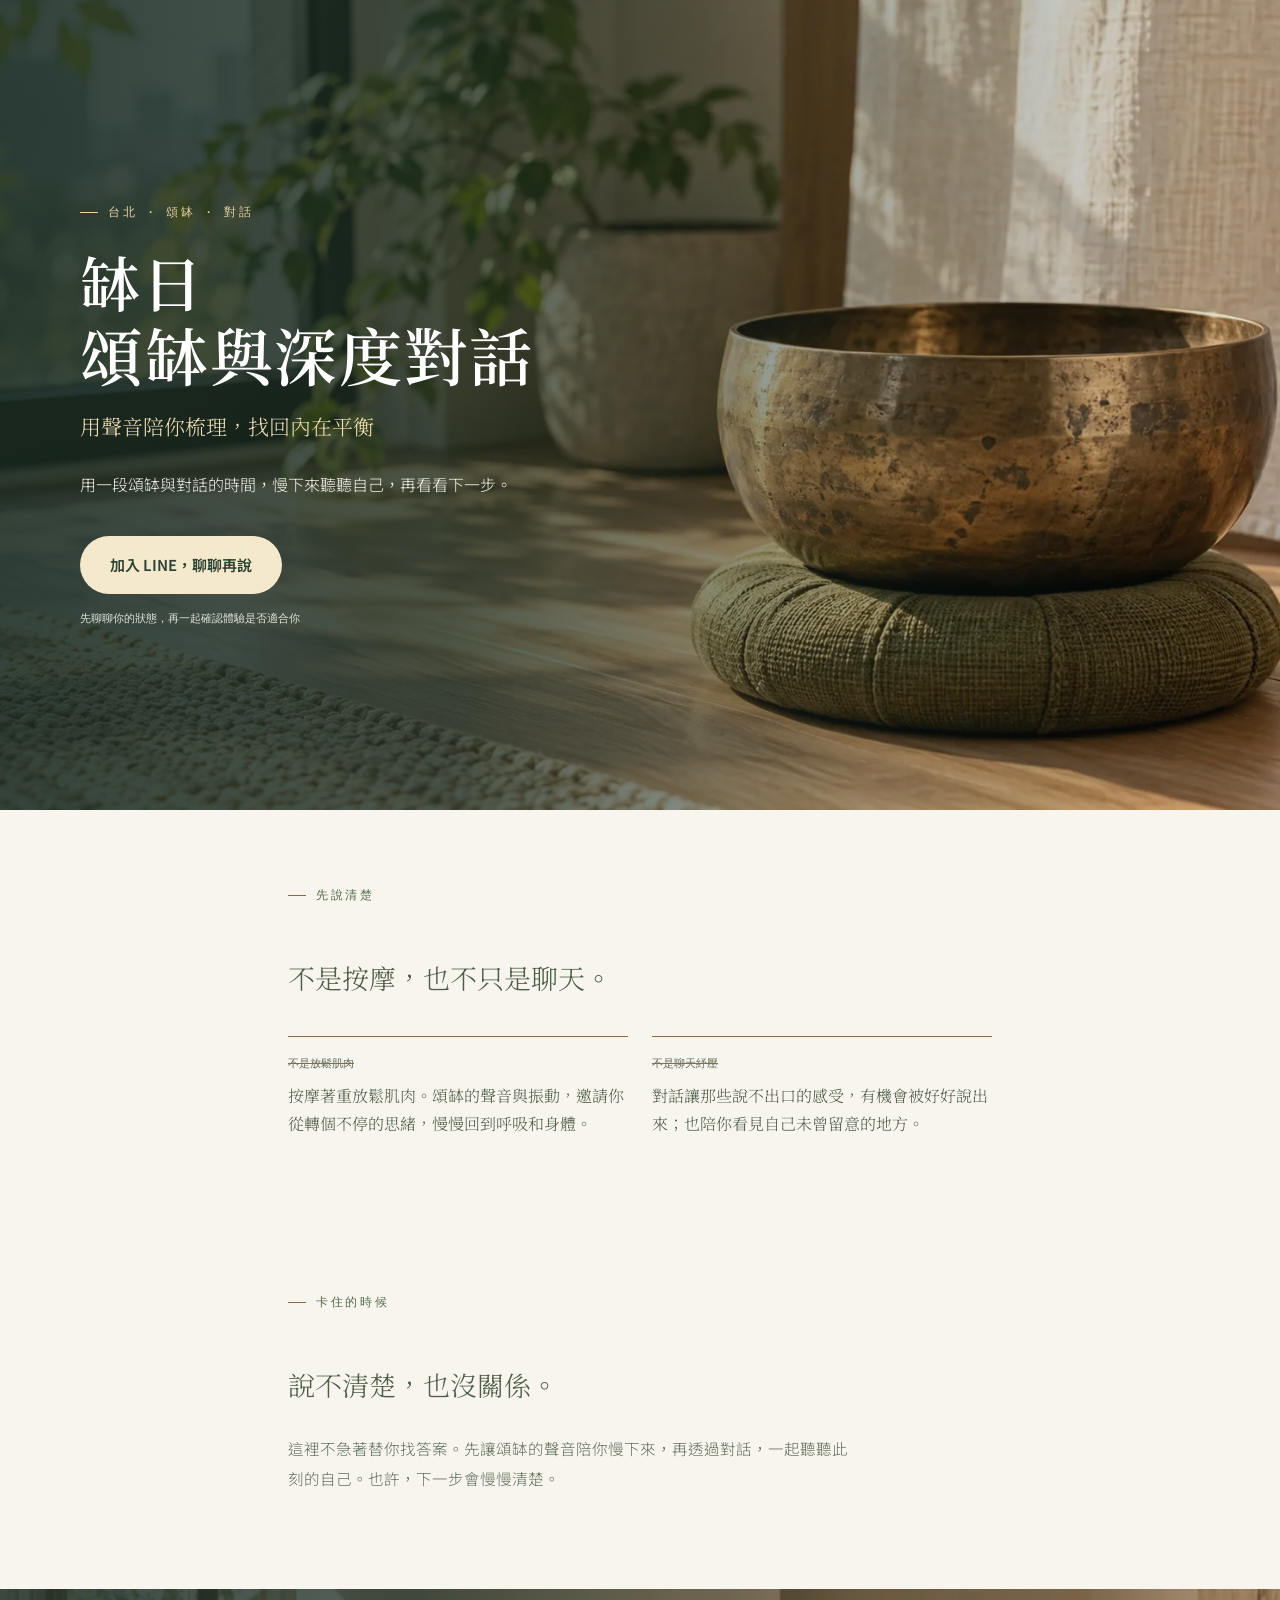
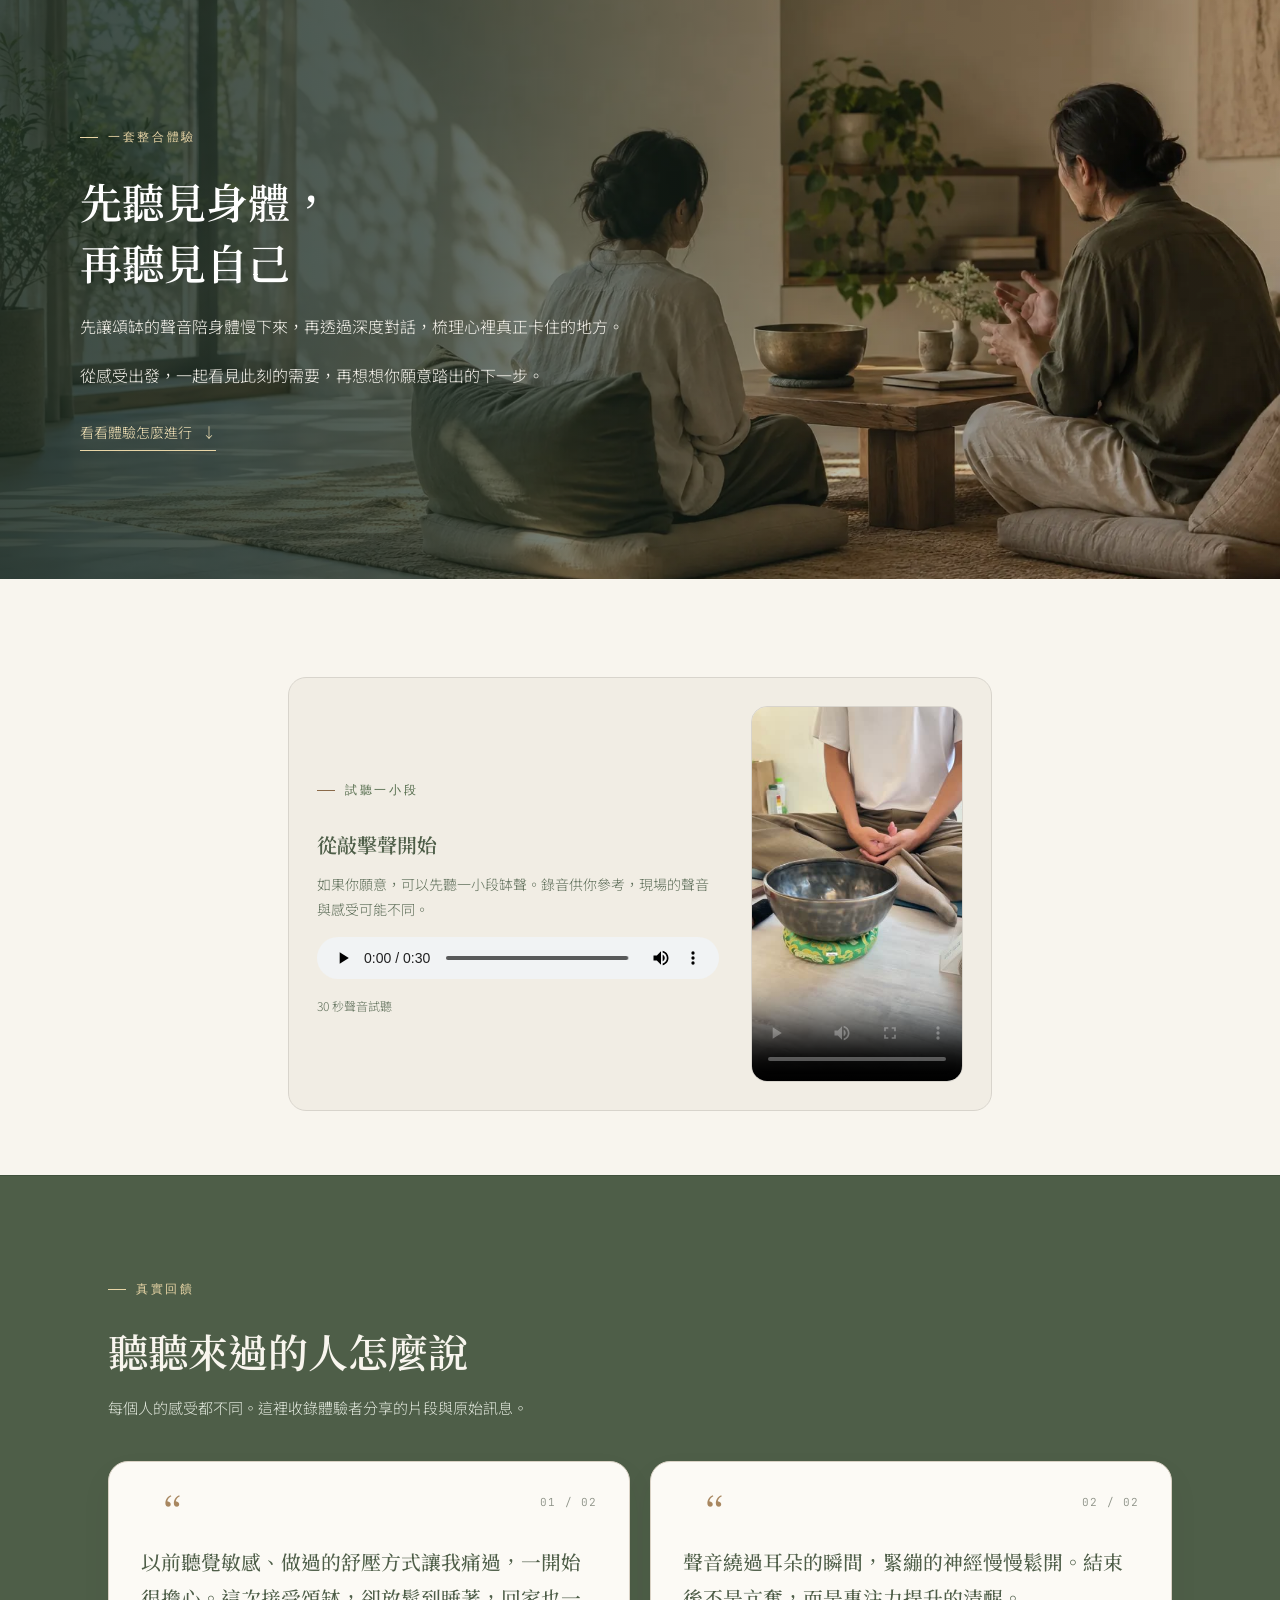
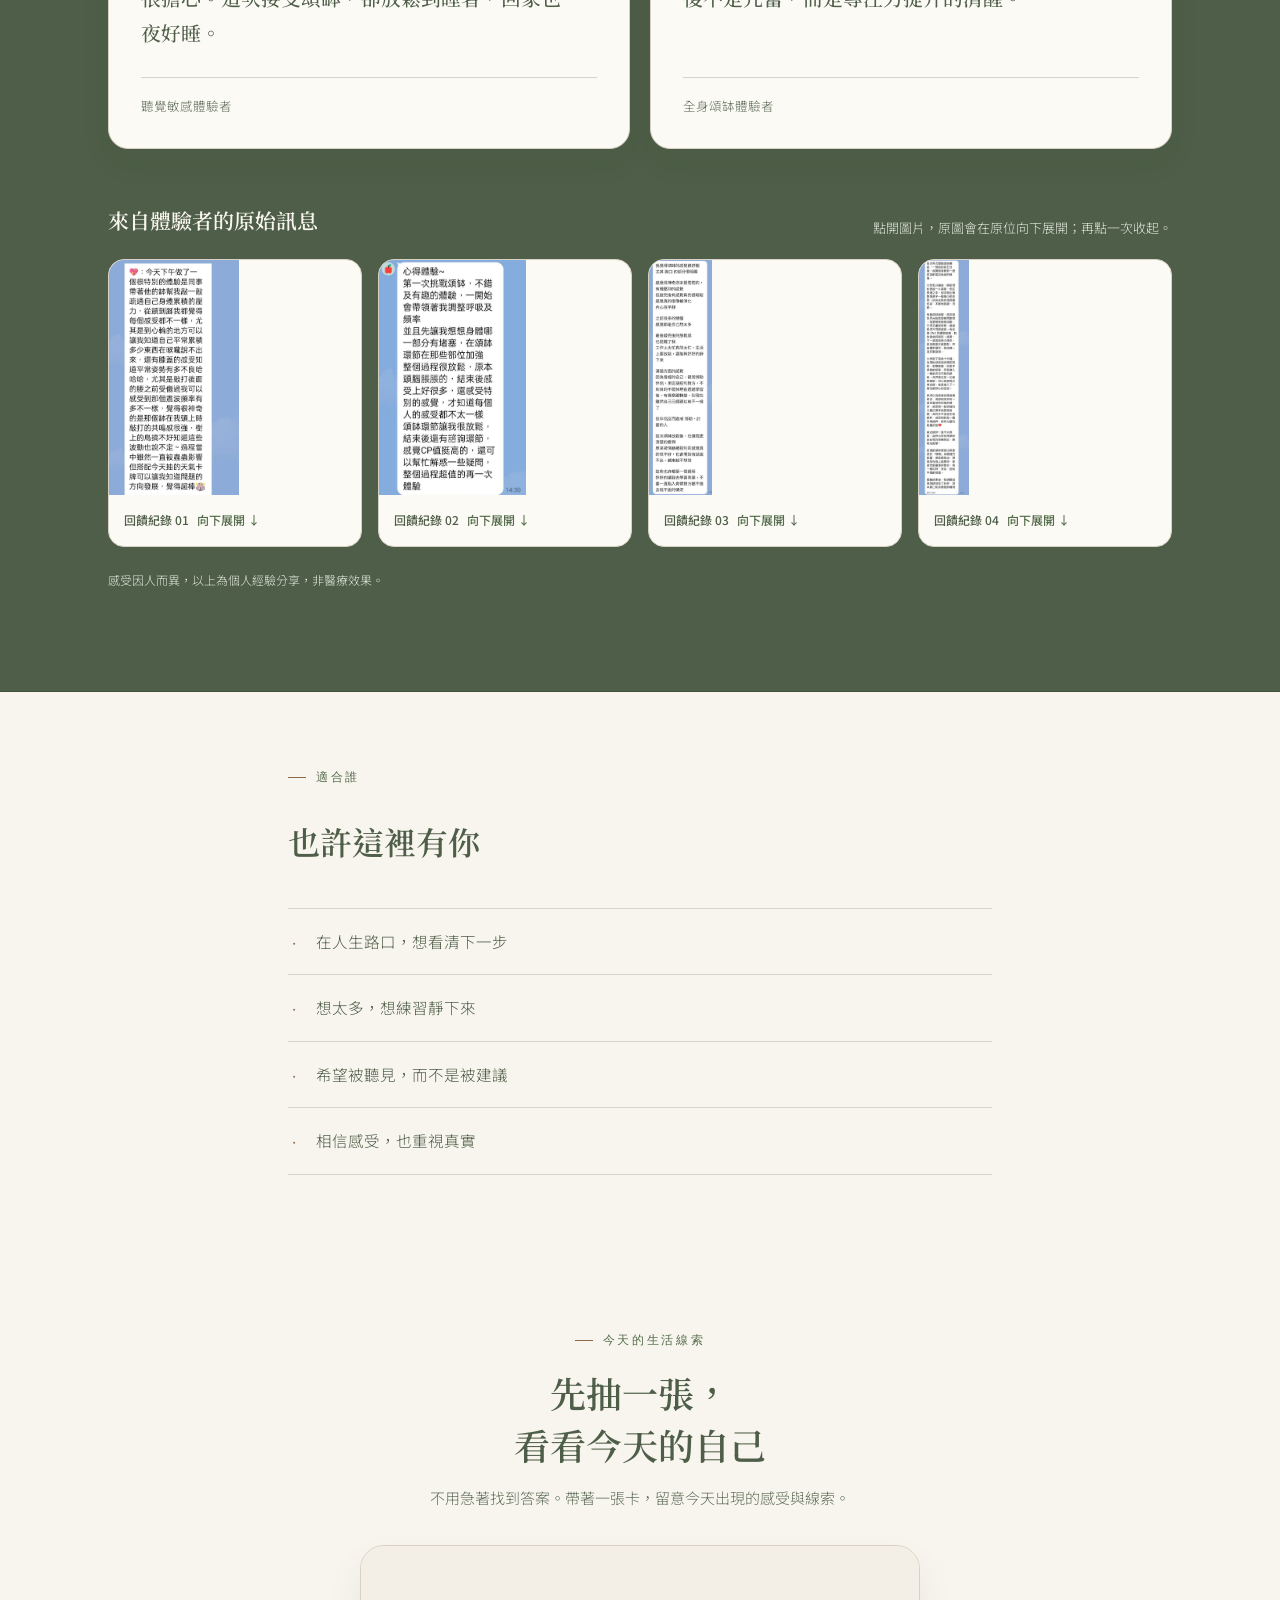
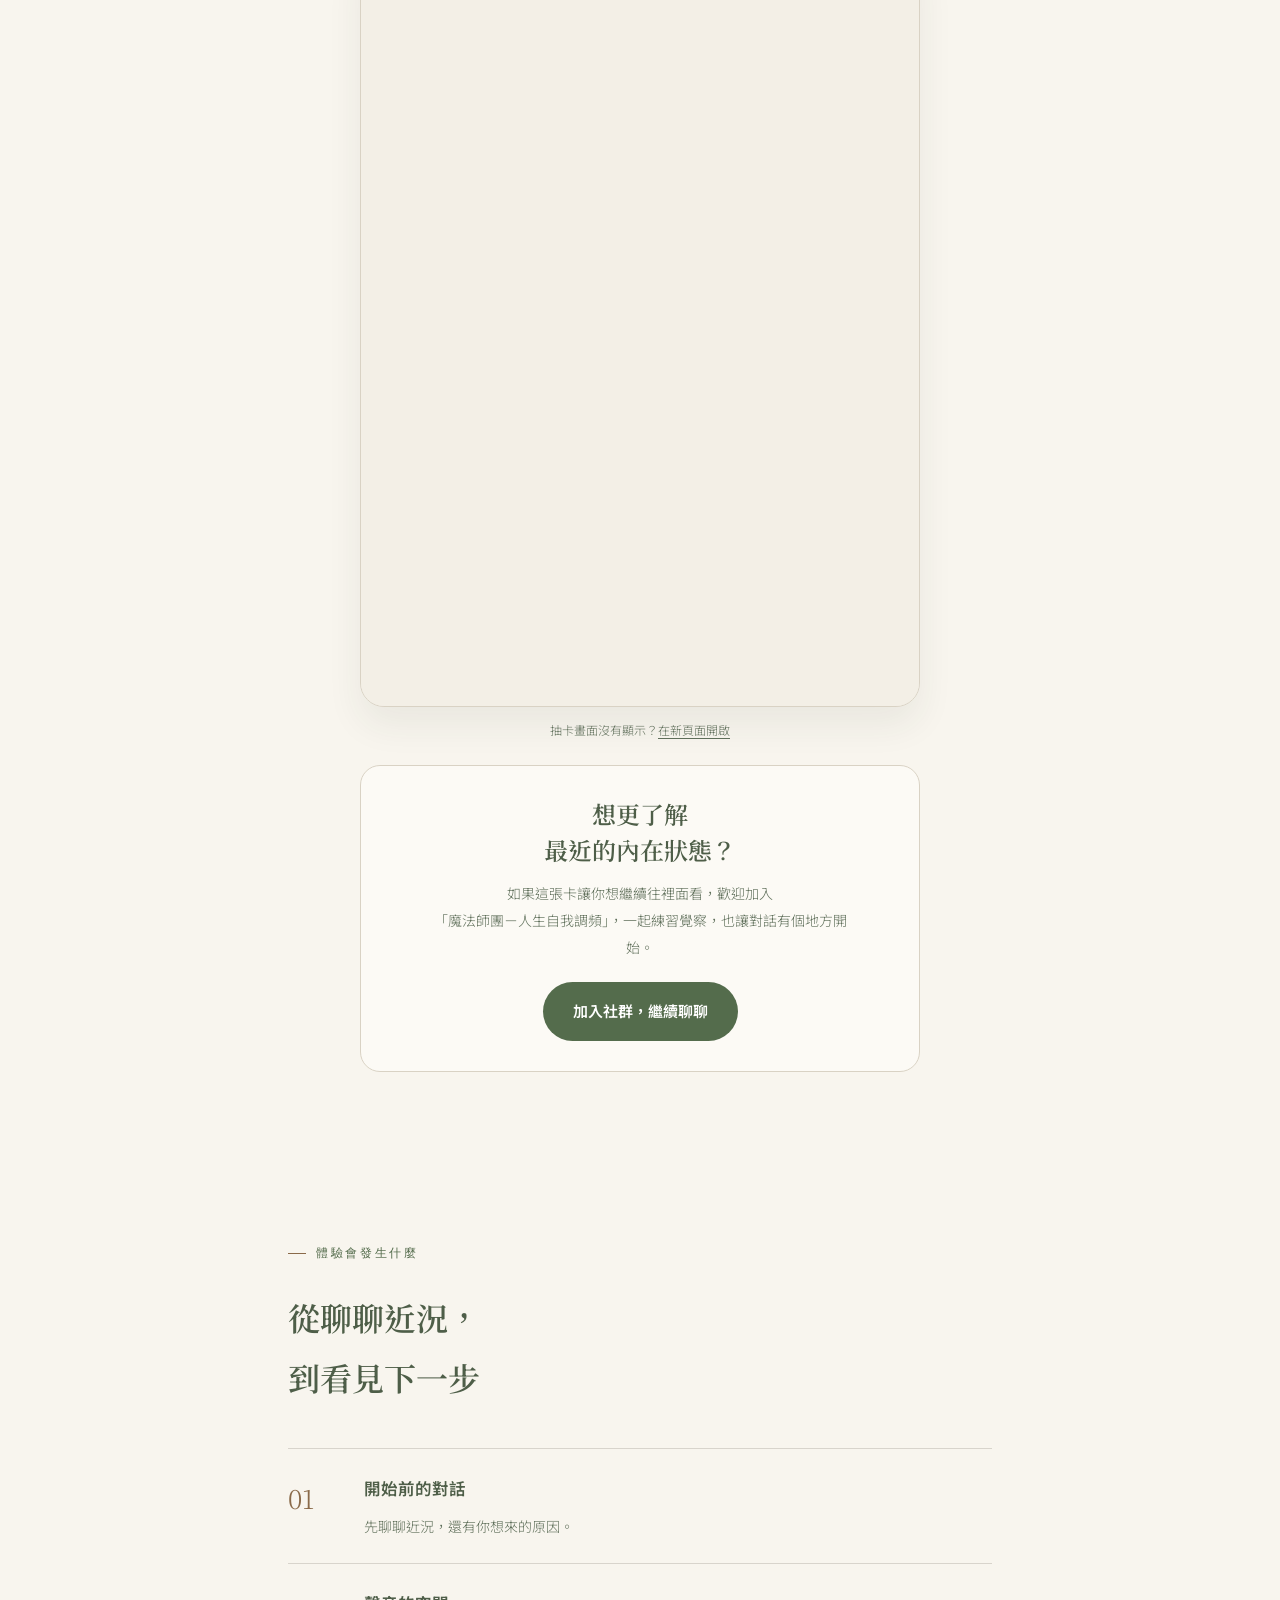
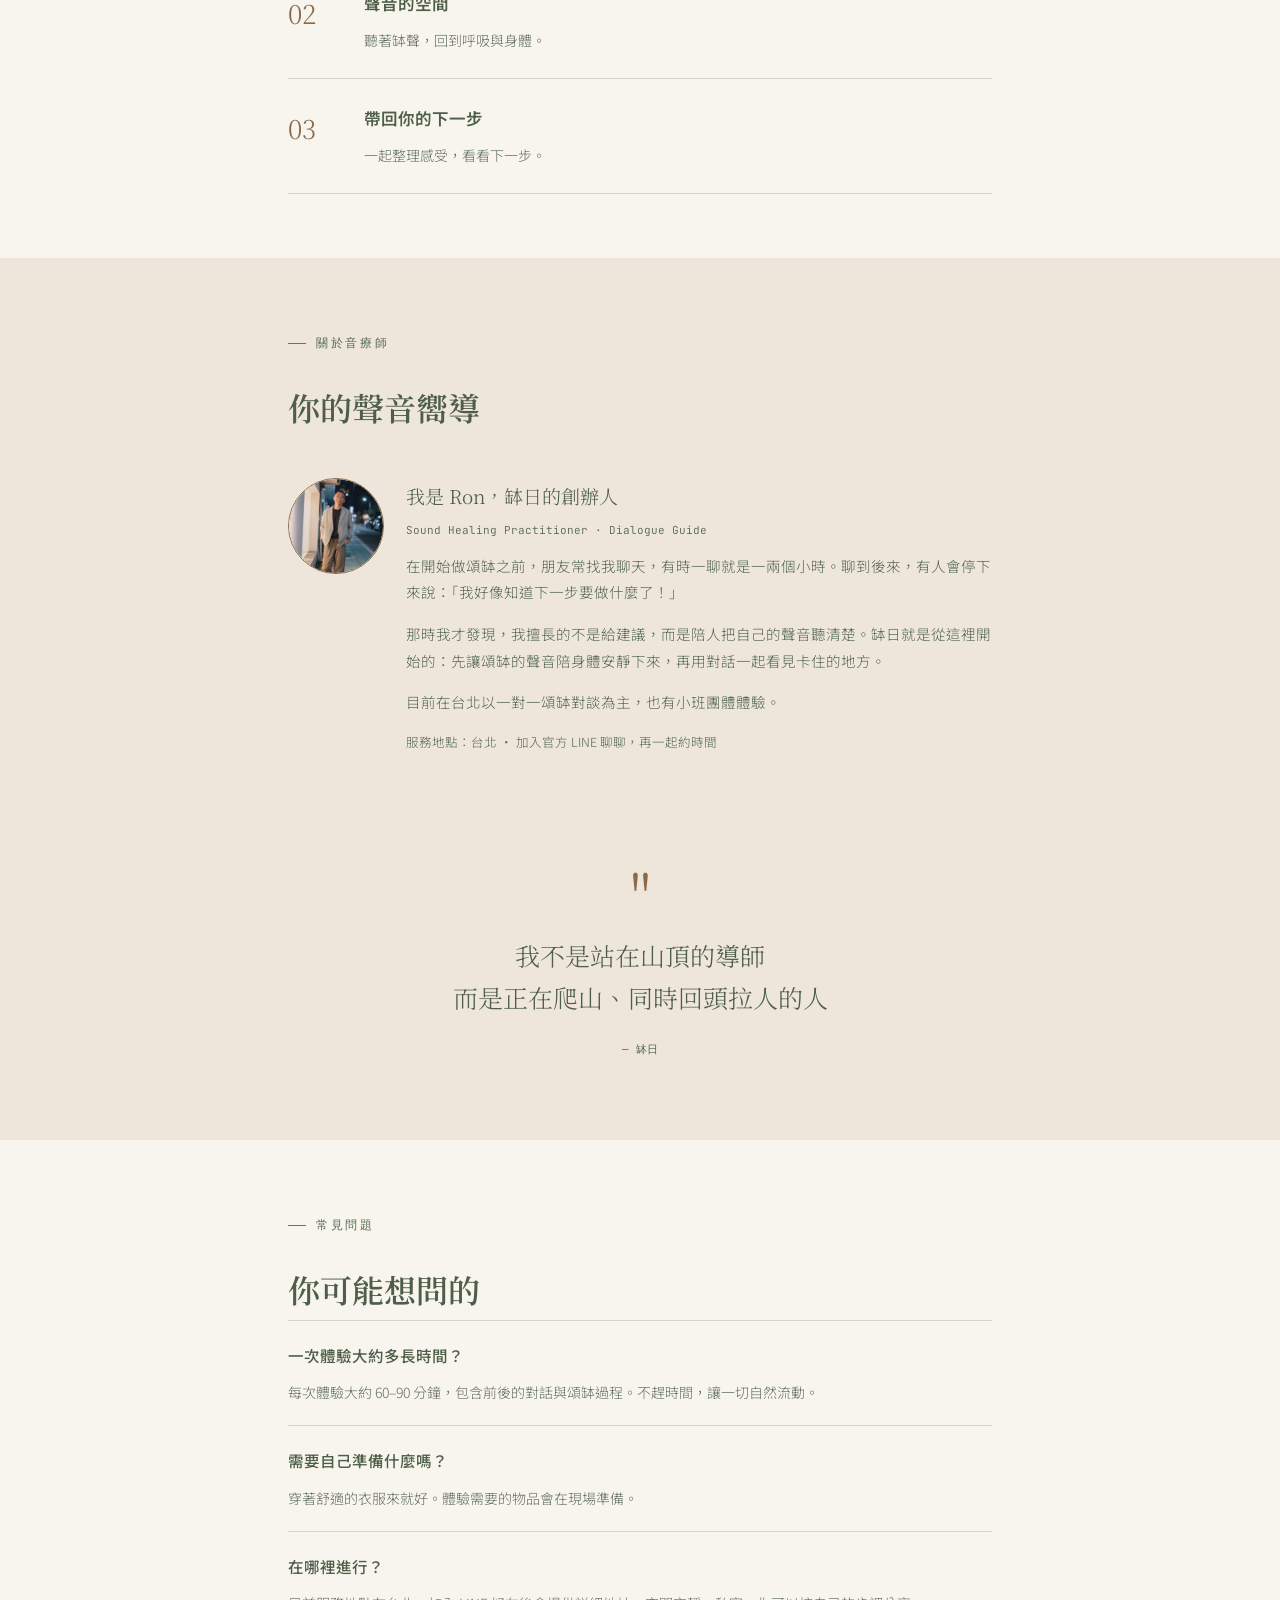
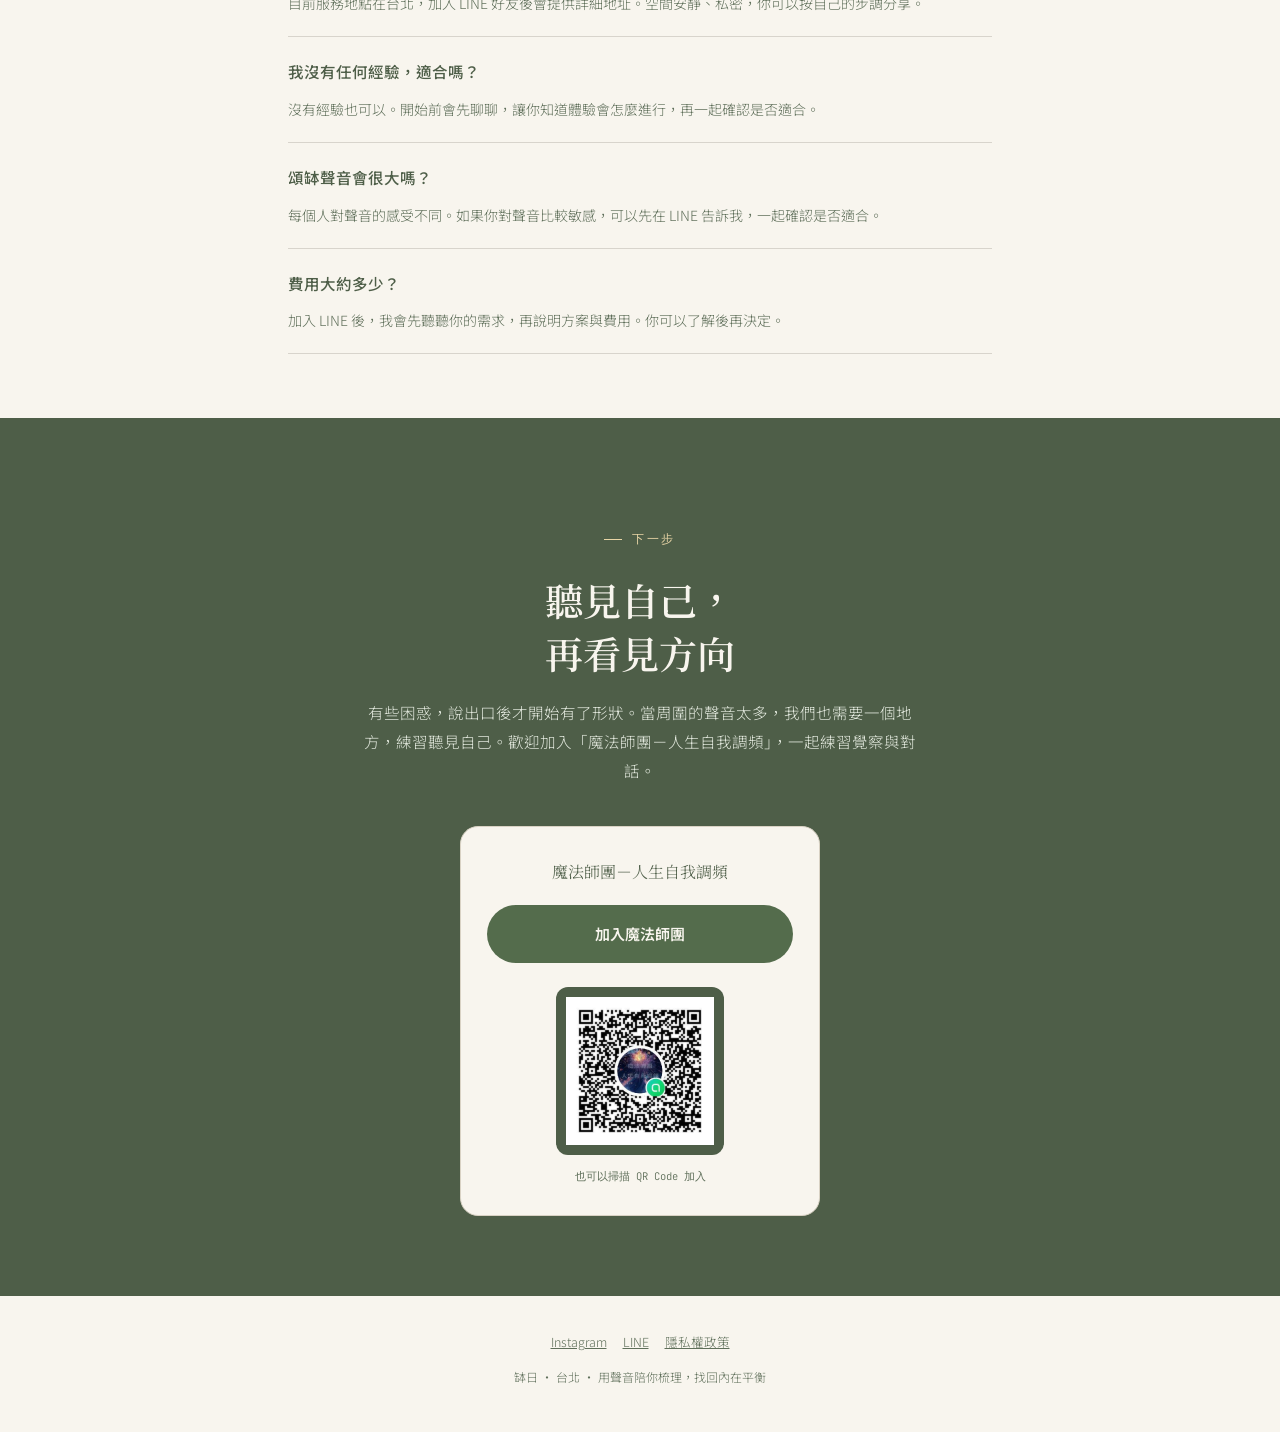
==== commit 9c11909a: "Polish narrow-phone community and FAQ copy" ====
--- a/index.html
+++ b/index.html
@@ -212,6 +212,7 @@
 .stage .hero-title-brand{font-size:.86em}
 .stage .hero-title-service{font-size:.9em}
 .stage .title-line{display:block;white-space:nowrap}
+.stage .nowrap{white-space:nowrap}
 .stage .hero .eyebrow,.stage .experience-feature .eyebrow{color:#e8d5a6}
 .stage .hero .eyebrow::before,.stage .experience-feature .eyebrow::before{background:#e8d5a6}
 .stage .hero-sub{color:#f0dfb7;font-size:clamp(17px,2vw,21px)}
@@ -423,8 +424,8 @@
       <p class="clue-fallback">抽卡畫面沒有顯示？<a href="https://ronwang82-singingbowl.github.io/cards-life-clue/" target="_blank" rel="noopener">在新頁面開啟</a></p>
       <div class="clue-community">
         <h3><span class="title-line">想更了解</span><span class="title-line">最近的內在狀態？</span></h3>
-        <p>如果這張卡讓你想繼續往裡面看，歡迎加入「魔法師團－人生自我調頻」，一起練習覺察，也讓對話有個地方開始。</p>
-        <a class="cta-btn" id="lifeClueCommunityLink" href="https://line.me/ti/g2/5CRjmJQrMo7e_Im6XJd0uHaJtXXQLQgujii-vw?utm_source=invitation&amp;utm_medium=link_copy&amp;utm_campaign=default" target="_blank" rel="noopener">加入社群，繼續認識自己</a>
+        <p>如果這張卡讓你想繼續往裡面看，歡迎加入<span class="nowrap">「魔法師團－人生自我調頻」</span>，一起練習覺察，也讓對話有個地方開始。</p>
+        <a class="cta-btn" id="lifeClueCommunityLink" href="https://line.me/ti/g2/5CRjmJQrMo7e_Im6XJd0uHaJtXXQLQgujii-vw?utm_source=invitation&amp;utm_medium=link_copy&amp;utm_campaign=default" target="_blank" rel="noopener">加入社群，繼續聊聊</a>
       </div>
     </div></section>
 
@@ -435,15 +436,15 @@
         
           <div class="step">
             <div class="num">01</div>
-            <div><h3>開始前的對話</h3><p>先聊聊最近的狀態，還有你想來體驗的原因。</p></div>
+            <div><h3>開始前的對話</h3><p>先聊聊近況，還有你想來的原因。</p></div>
           </div>
           <div class="step">
             <div class="num">02</div>
-            <div><h3>聲音的空間</h3><p>跟著頌缽的聲音，讓注意力慢慢回到呼吸與身體。</p></div>
+            <div><h3>聲音的空間</h3><p>聽著缽聲，回到呼吸與身體。</p></div>
           </div>
           <div class="step">
             <div class="num">03</div>
-            <div><h3>帶回你的下一步</h3><p>再透過對話，整理此刻的感受，看看下一步想怎麼走。</p></div>
+            <div><h3>帶回你的下一步</h3><p>一起整理感受，看看下一步。</p></div>
           </div>
       </div>
     </div></section>
@@ -476,28 +477,28 @@
       <div>
         
           <div class="faq-item">
-            <div class="faq-q">一次體驗大約多長時間？ <span style="color:var(--brass-dim)">+</span></div>
+            <div class="faq-q">一次體驗大約多長時間？</div>
             <div class="faq-a">每次體驗大約 60–90 分鐘，包含前後的對話與頌缽過程。不趕時間，讓一切自然流動。</div>
           </div>
           <div class="faq-item">
-            <div class="faq-q">需要自己準備什麼嗎？ <span style="color:var(--brass-dim)">+</span></div>
+            <div class="faq-q">需要自己準備什麼嗎？</div>
             <div class="faq-a">穿著舒適的衣服來就好。體驗需要的物品會在現場準備。</div>
           </div>
           <div class="faq-item">
-            <div class="faq-q">在哪裡進行？ <span style="color:var(--brass-dim)">+</span></div>
-            <div class="faq-a">目前服務地點在台北，加入 LINE 好友後會提供詳細地址。空間安靜、私密，讓你可以放心打開自己。</div>
+            <div class="faq-q">在哪裡進行？</div>
+            <div class="faq-a">目前服務地點在台北，加入 LINE 好友後會提供詳細地址。空間安靜、私密，你可以按自己的步調分享。</div>
           </div>
           <div class="faq-item">
-            <div class="faq-q">我沒有任何經驗，適合嗎？ <span style="color:var(--brass-dim)">+</span></div>
+            <div class="faq-q">我沒有任何經驗，適合嗎？</div>
             <div class="faq-a">沒有經驗也可以。開始前會先聊聊，讓你知道體驗會怎麼進行，再一起確認是否適合。</div>
           </div>
           <div class="faq-item">
-            <div class="faq-q">頌缽的聲音會很大嗎？會不舒服嗎？ <span style="color:var(--brass-dim)">+</span></div>
+            <div class="faq-q">頌缽聲音會很大嗎？</div>
             <div class="faq-a">每個人對聲音的感受不同。如果你對聲音比較敏感，可以先在 LINE 告訴我，一起確認是否適合。</div>
           </div>
           <div class="faq-item">
-            <div class="faq-q">費用大約多少？ <span style="color:var(--brass-dim)">+</span></div>
-            <div class="faq-a">加入 LINE 好友後，我會先了解你的需求，再提供適合的方案和費用說明。每個人的情況不同，我希望先聊聊再決定。</div>
+            <div class="faq-q">費用大約多少？</div>
+            <div class="faq-a">加入 LINE 後，我會先聽聽你的需求，再說明方案與費用。你可以了解後再決定。</div>
           </div>
       </div>
     </div></section>
@@ -505,7 +506,7 @@
     <section class="final"><div class="wrap">
       <div class="eyebrow" style="justify-content:center;">下一步</div>
       <h2><span class="title-line">聽見自己，</span><span class="title-line">再看見方向</span></h2>
-      <p class="body-text" style="margin-left:auto;margin-right:auto;">有些困惑，說出口後才開始有了形狀。當周圍的聲音太多，我們也需要一個地方，練習聽見自己。歡迎加入「魔法師團－人生自我調頻」，一起練習覺察與對話。</p>
+      <p class="body-text" style="margin-left:auto;margin-right:auto;">有些困惑，說出口後才開始有了形狀。當周圍的聲音太多，我們也需要一個地方，練習聽見自己。歡迎加入<span class="nowrap">「魔法師團－人生自我調頻」</span>，一起練習覺察與對話。</p>
       <div class="line-card">
         <div class="line-name">魔法師團－人生自我調頻</div>
         <a class="cta-btn" style="margin-top:20px;width:100%;justify-content:center;" href="https://line.me/ti/g2/5CRjmJQrMo7e_Im6XJd0uHaJtXXQLQgujii-vw?utm_source=invitation&amp;utm_medium=link_copy&amp;utm_campaign=default" target="_blank" rel="noopener">加入魔法師團</a>
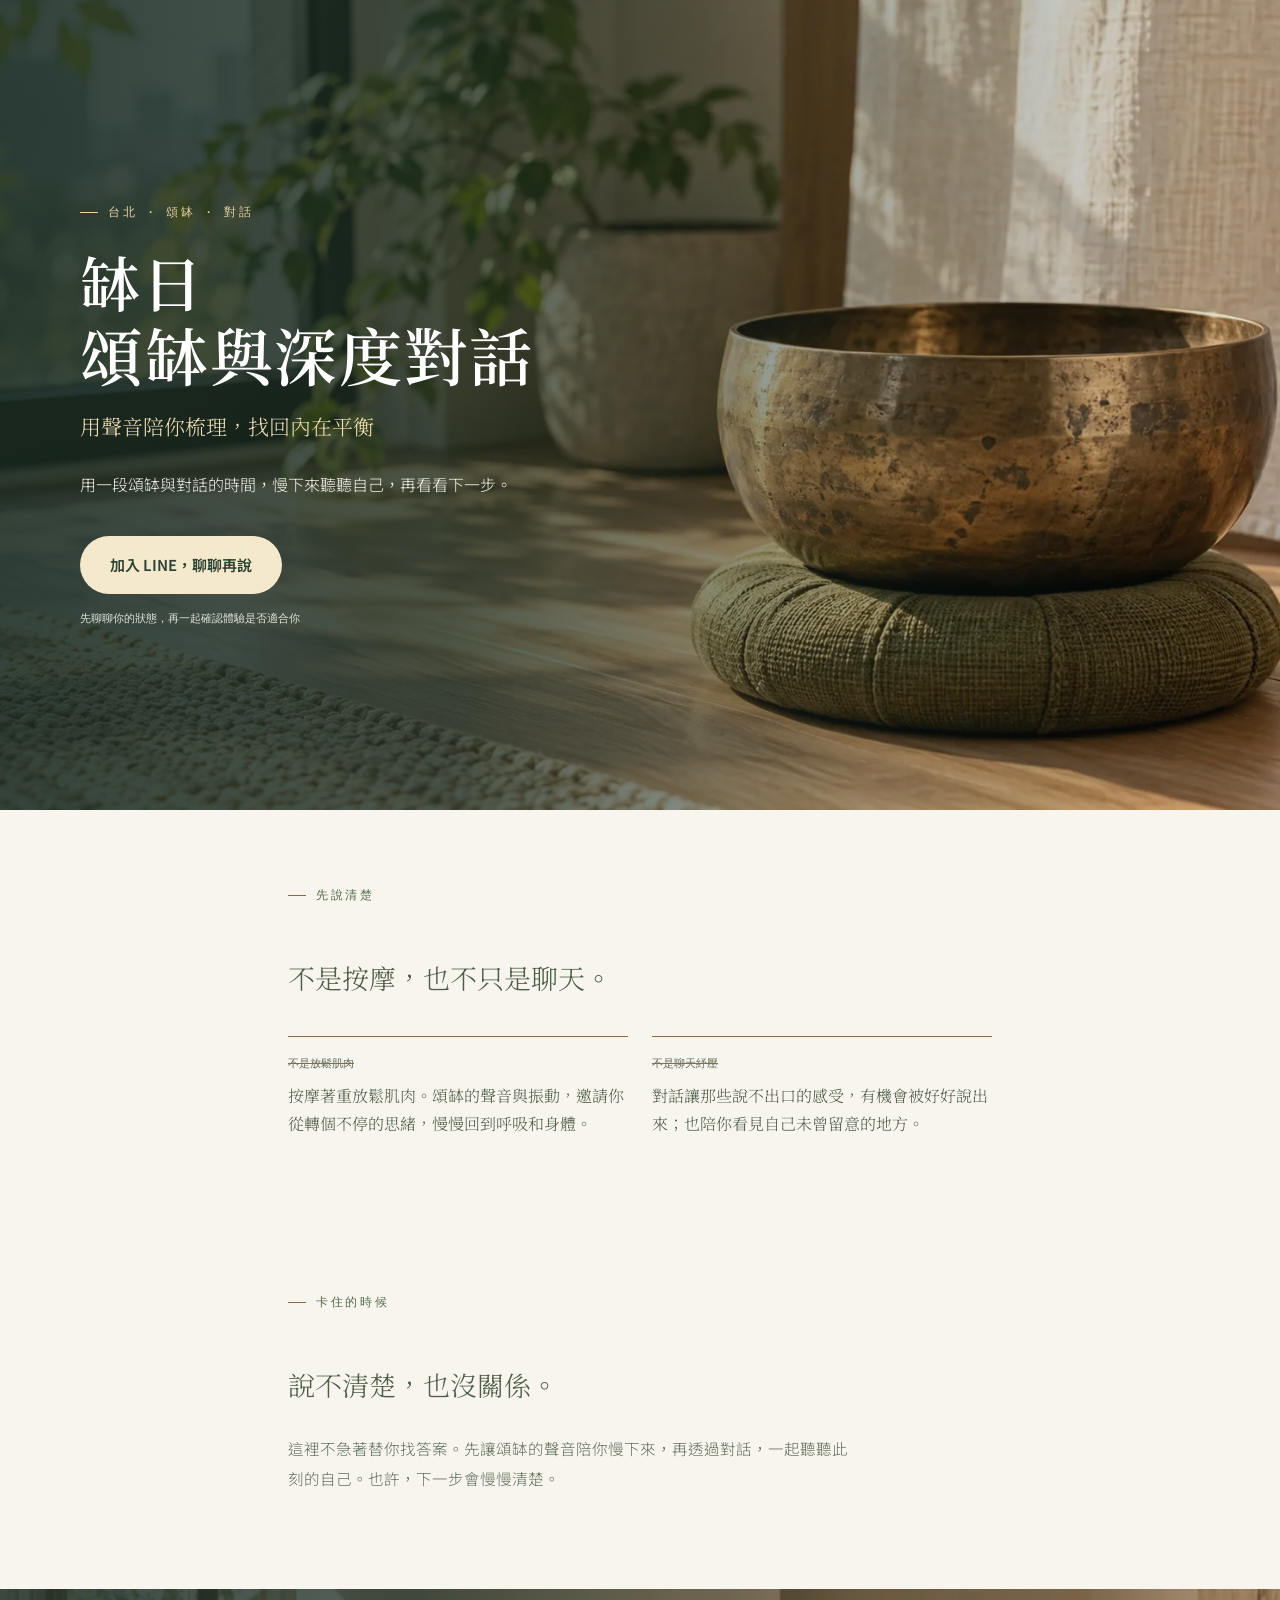
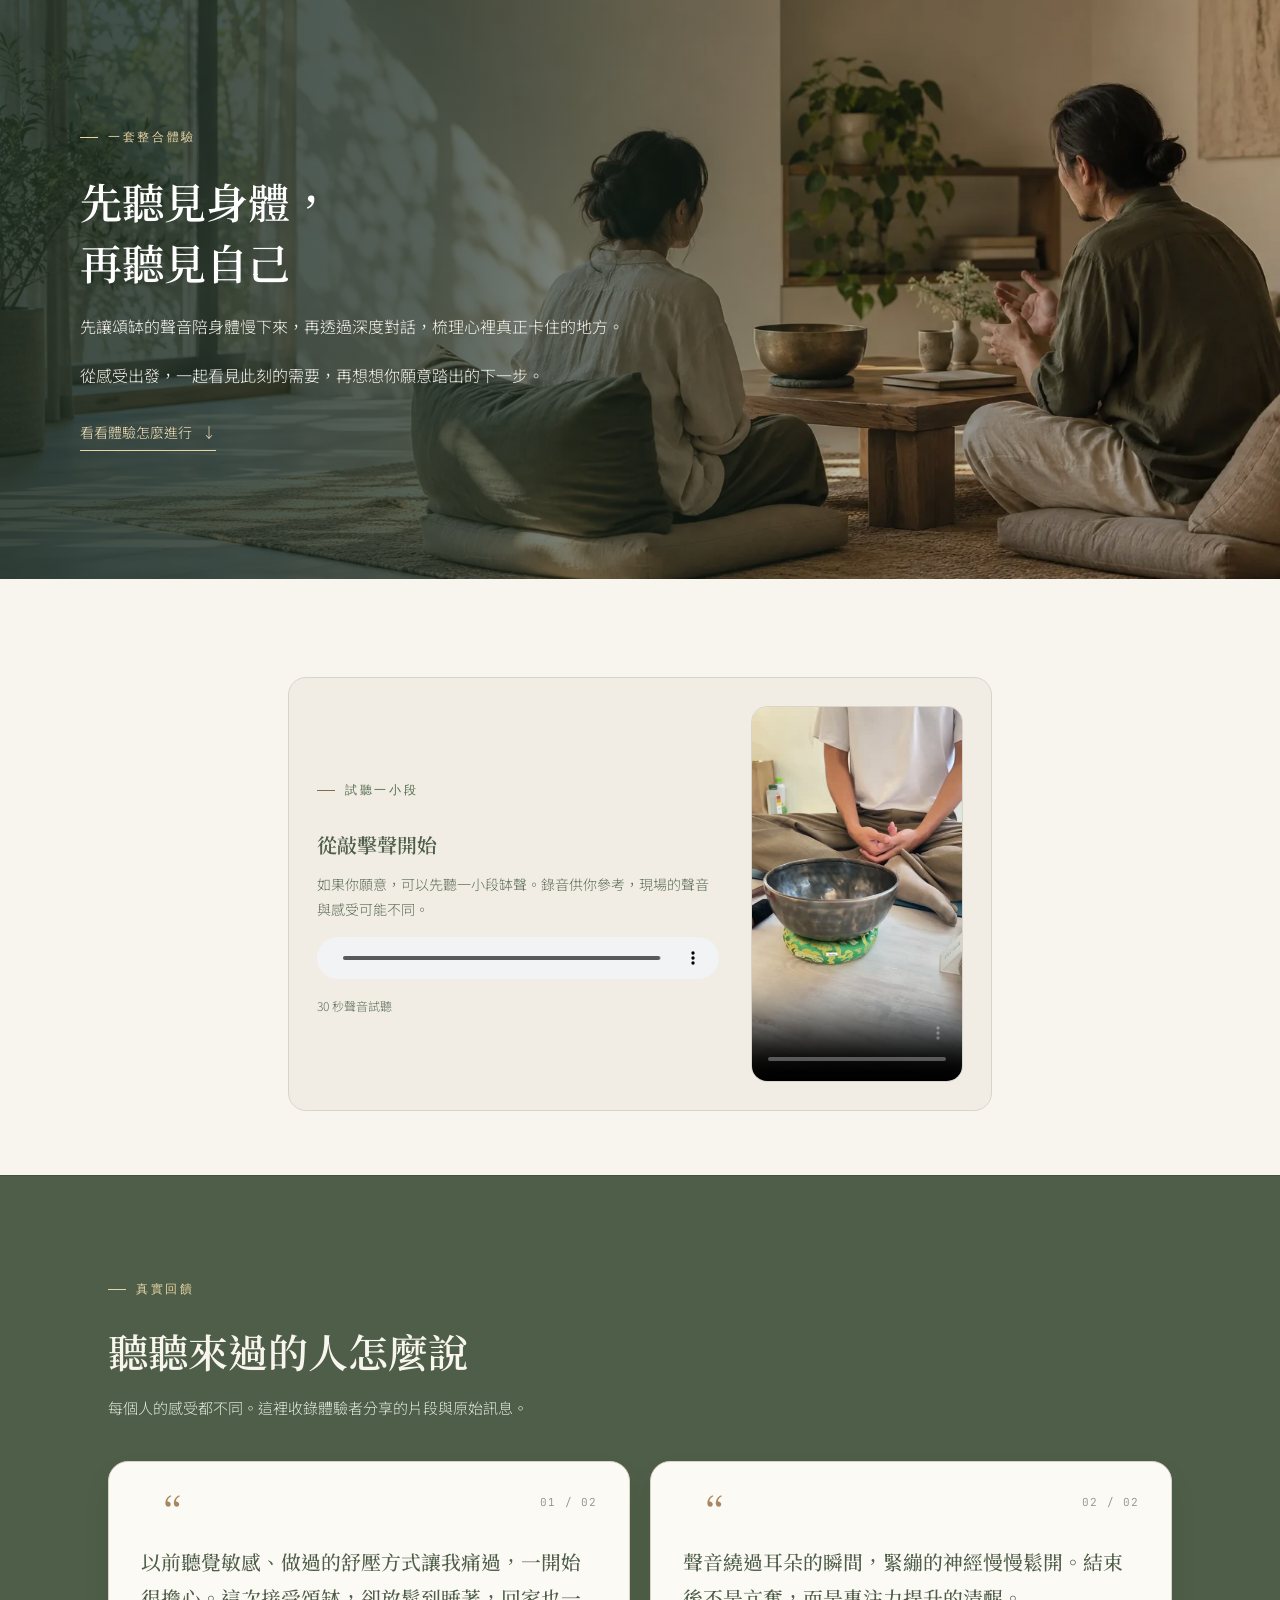
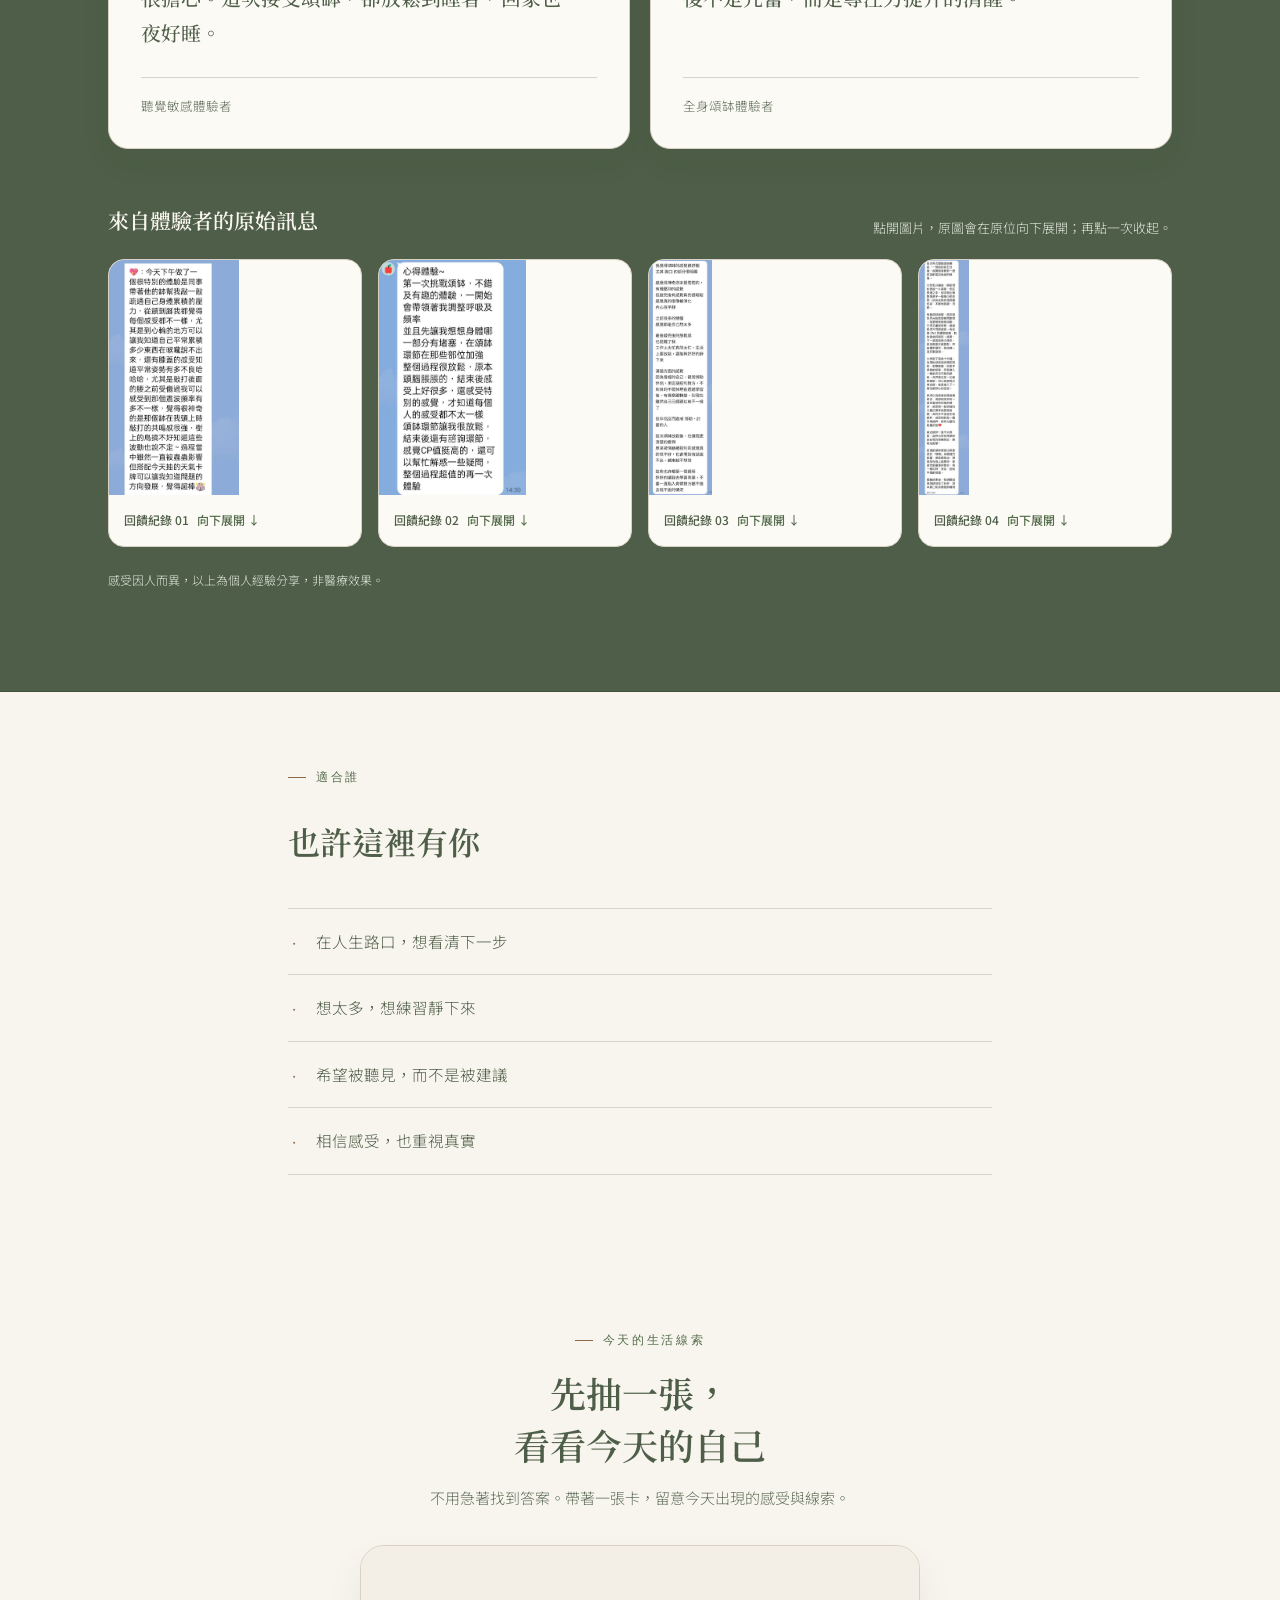
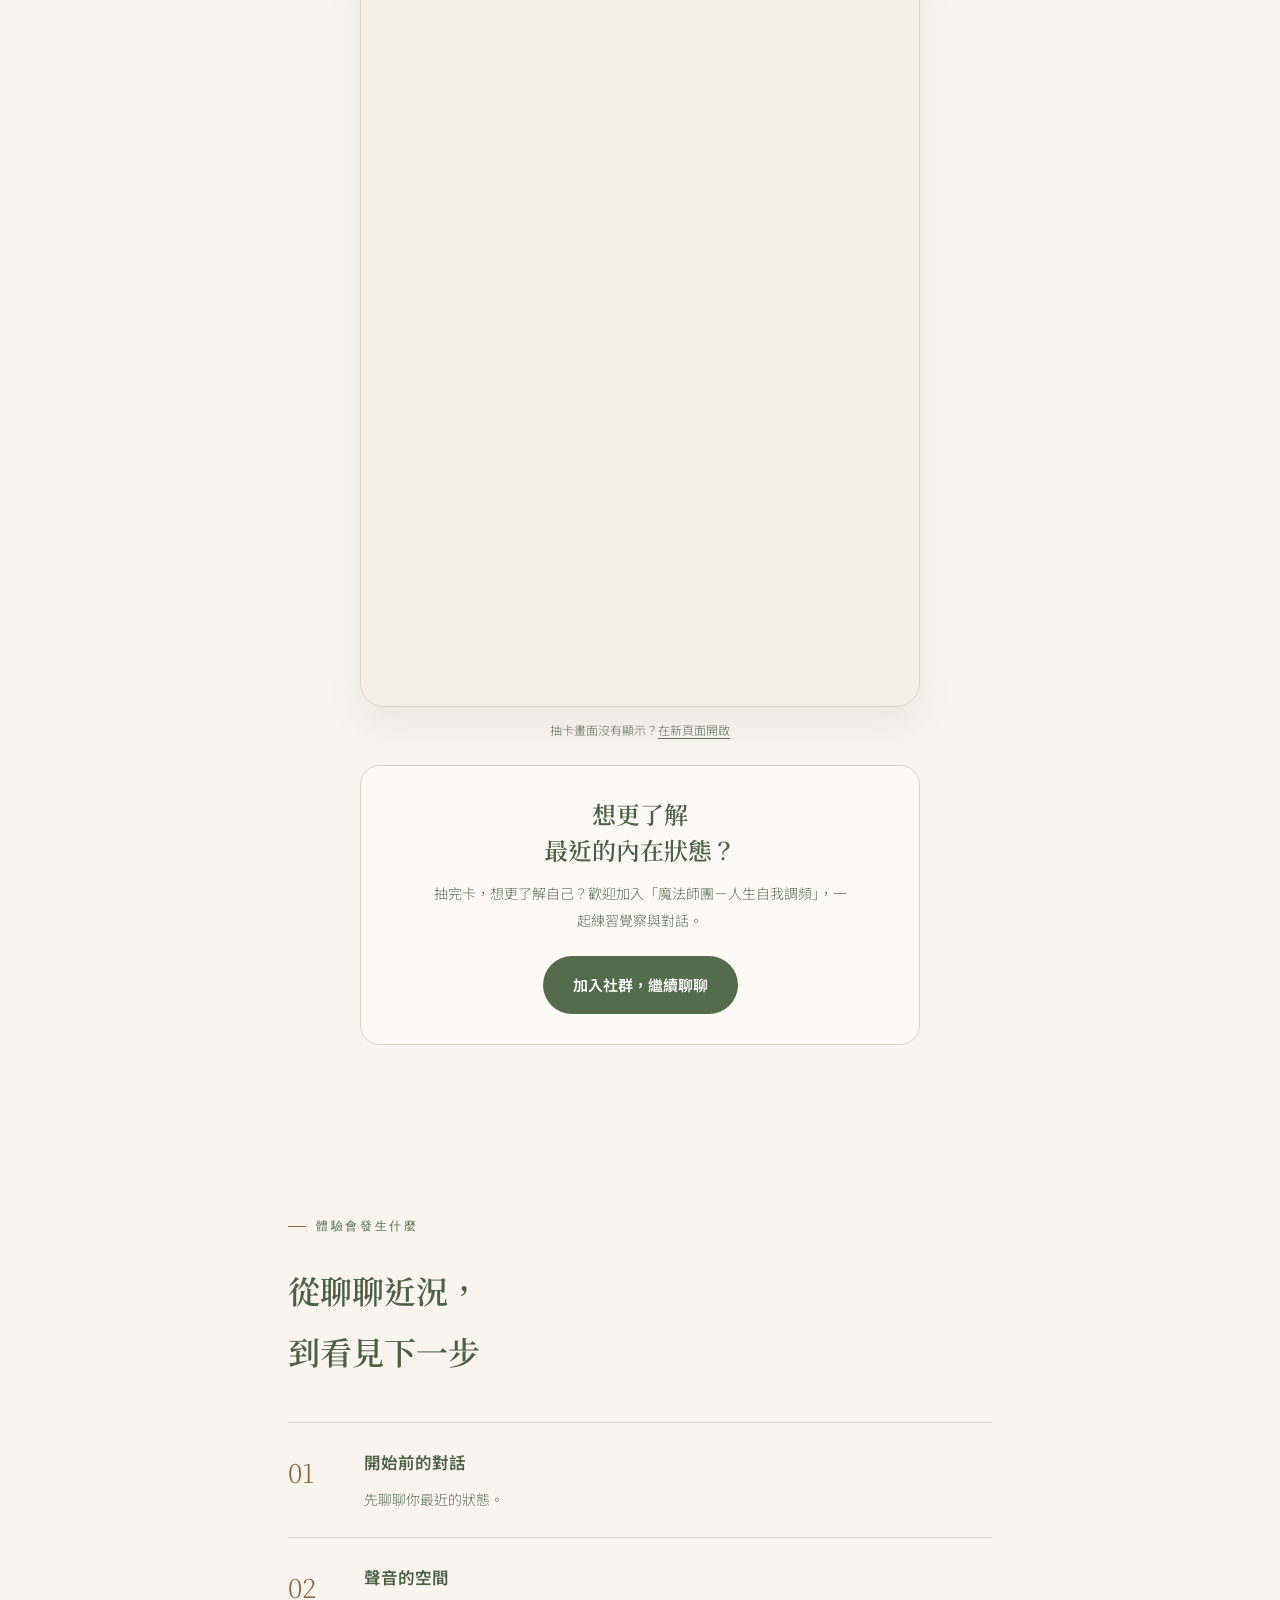
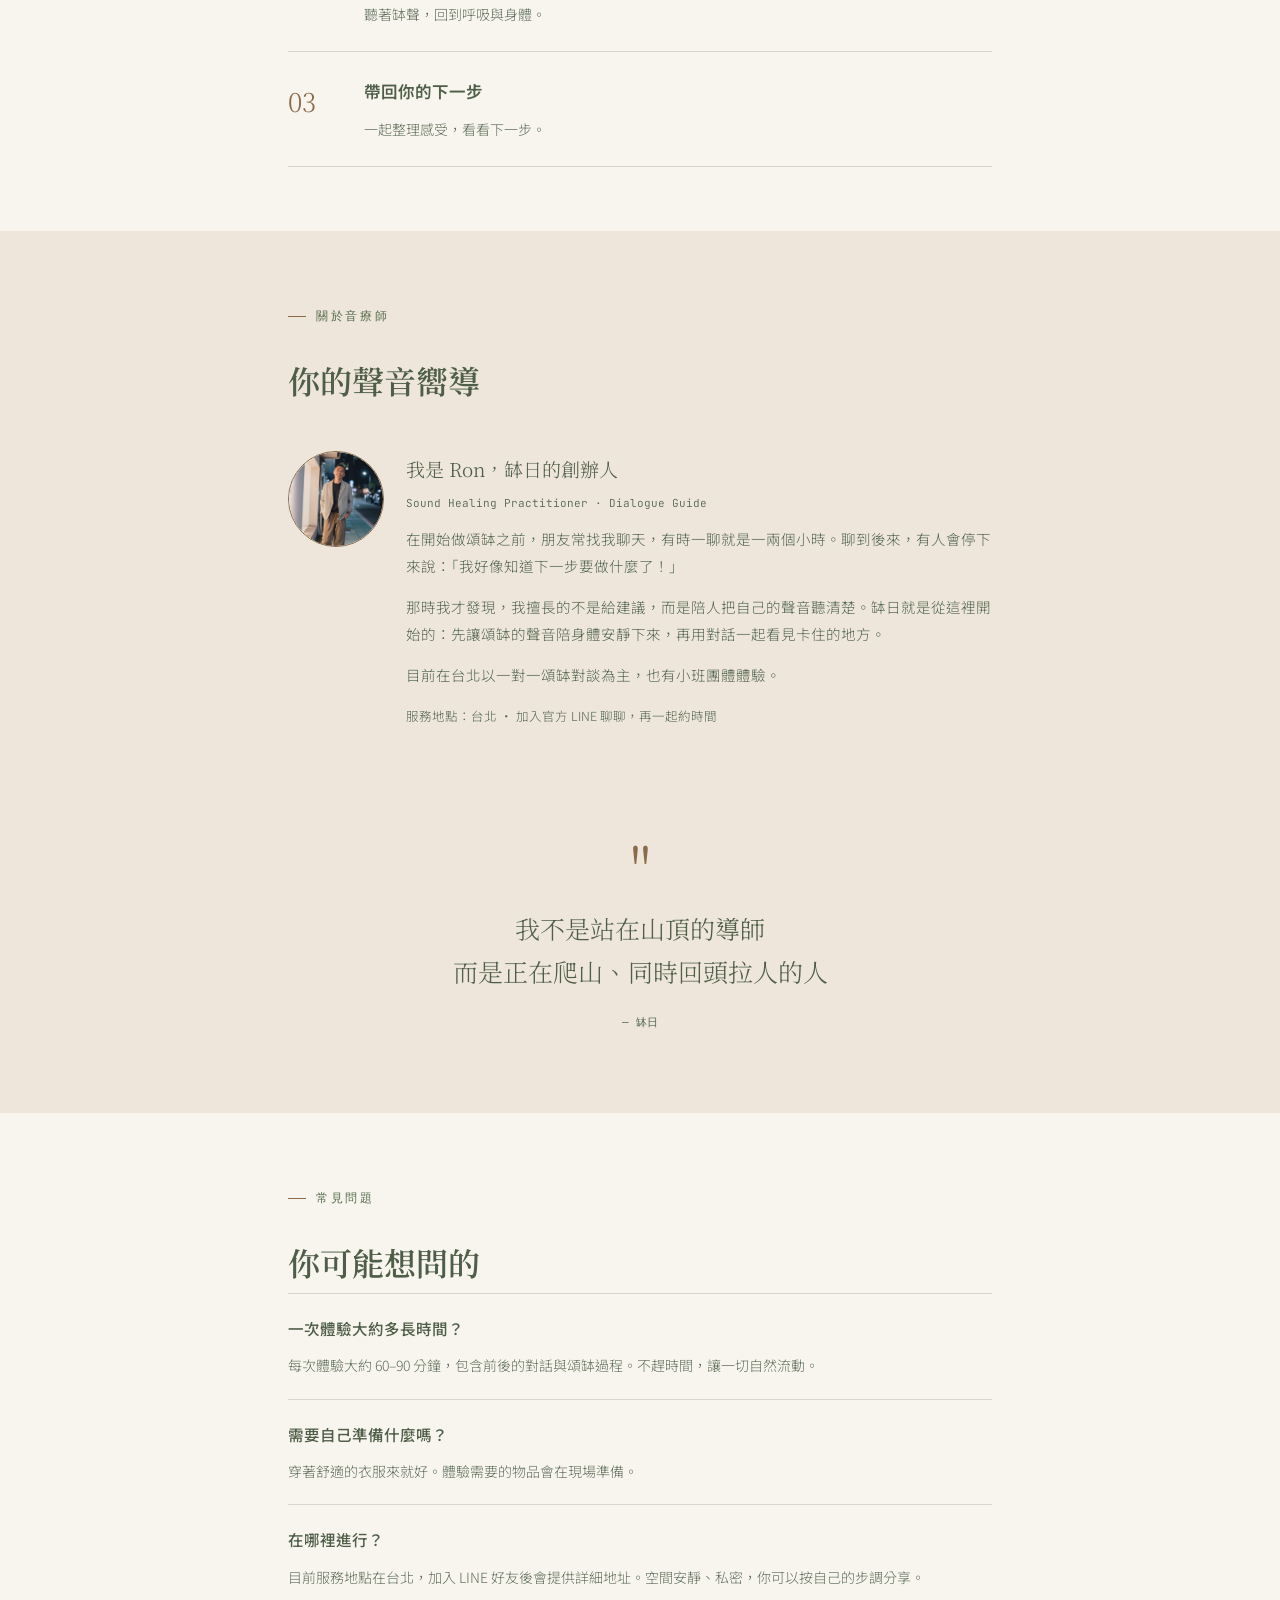
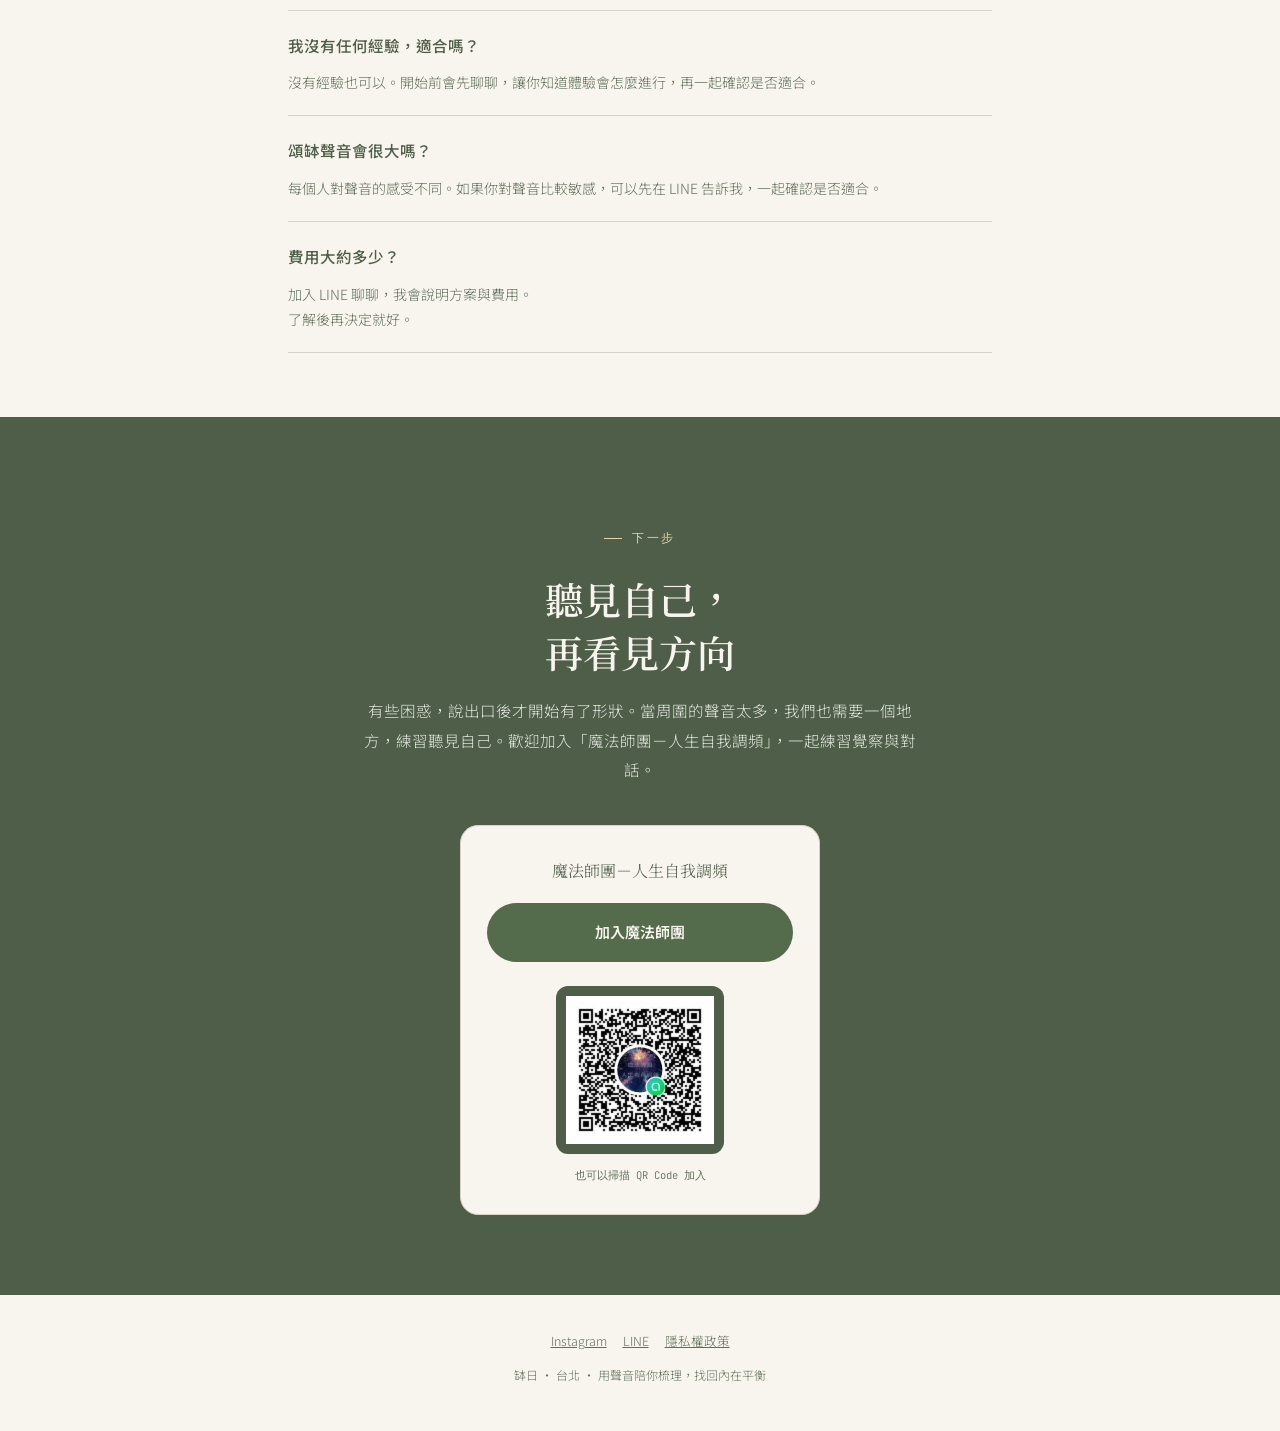
==== commit 90f2069e: "Finish mobile copy and quote line breaks" ====
--- a/index.html
+++ b/index.html
@@ -213,6 +213,7 @@
 .stage .hero-title-service{font-size:.9em}
 .stage .title-line{display:block;white-space:nowrap}
 .stage .nowrap{white-space:nowrap}
+.stage .quote-mobile-break{display:none}
 .stage .hero .eyebrow,.stage .experience-feature .eyebrow{color:#e8d5a6}
 .stage .hero .eyebrow::before,.stage .experience-feature .eyebrow::before{background:#e8d5a6}
 .stage .hero-sub{color:#f0dfb7;font-size:clamp(17px,2vw,21px)}
@@ -235,6 +236,7 @@
   .stage .about-grid{flex-direction:column;gap:18px}
   .stage .about-badge{width:84px;height:84px}
   .stage .step{grid-template-columns:42px minmax(0,1fr);gap:14px}
+  .stage .quote-mobile-break{display:block}
   .stage .hero-visual img{object-position:67% center}
   .stage .hero-visual::after{background:linear-gradient(180deg,rgba(20,38,30,.74) 0%,rgba(20,38,30,.69) 48%,rgba(20,38,30,.62) 100%)}
   .stage .experience-feature{min-height:680px;padding:84px 24px}
@@ -424,7 +426,7 @@
       <p class="clue-fallback">抽卡畫面沒有顯示？<a href="https://ronwang82-singingbowl.github.io/cards-life-clue/" target="_blank" rel="noopener">在新頁面開啟</a></p>
       <div class="clue-community">
         <h3><span class="title-line">想更了解</span><span class="title-line">最近的內在狀態？</span></h3>
-        <p>如果這張卡讓你想繼續往裡面看，歡迎加入<span class="nowrap">「魔法師團－人生自我調頻」</span>，一起練習覺察，也讓對話有個地方開始。</p>
+        <p>抽完卡，想更了解自己？歡迎加入<span class="nowrap">「魔法師團－人生自我調頻」</span>，一起練習覺察與對話。</p>
         <a class="cta-btn" id="lifeClueCommunityLink" href="https://line.me/ti/g2/5CRjmJQrMo7e_Im6XJd0uHaJtXXQLQgujii-vw?utm_source=invitation&amp;utm_medium=link_copy&amp;utm_campaign=default" target="_blank" rel="noopener">加入社群，繼續聊聊</a>
       </div>
     </div></section>
@@ -436,7 +438,7 @@
         
           <div class="step">
             <div class="num">01</div>
-            <div><h3>開始前的對話</h3><p>先聊聊近況，還有你想來的原因。</p></div>
+            <div><h3>開始前的對話</h3><p>先聊聊你最近的狀態。</p></div>
           </div>
           <div class="step">
             <div class="num">02</div>
@@ -467,7 +469,7 @@
 
     <section class="quote-section"><div class="wrap">
       <div class="quote-mark">"</div>
-      <blockquote>我不是站在山頂的導師<br>而是正在爬山、同時回頭拉人的人</blockquote>
+      <blockquote>我不是站在山頂的導師<br>而是正在爬山、<br class="quote-mobile-break">同時回頭拉人的人</blockquote>
       <div class="quote-by">— 缽日</div>
     </div></section>
 
@@ -498,7 +500,7 @@
           </div>
           <div class="faq-item">
             <div class="faq-q">費用大約多少？</div>
-            <div class="faq-a">加入 LINE 後，我會先聽聽你的需求，再說明方案與費用。你可以了解後再決定。</div>
+            <div class="faq-a">加入 LINE 聊聊，我會說明方案與費用。<br>了解後再決定就好。</div>
           </div>
       </div>
     </div></section>
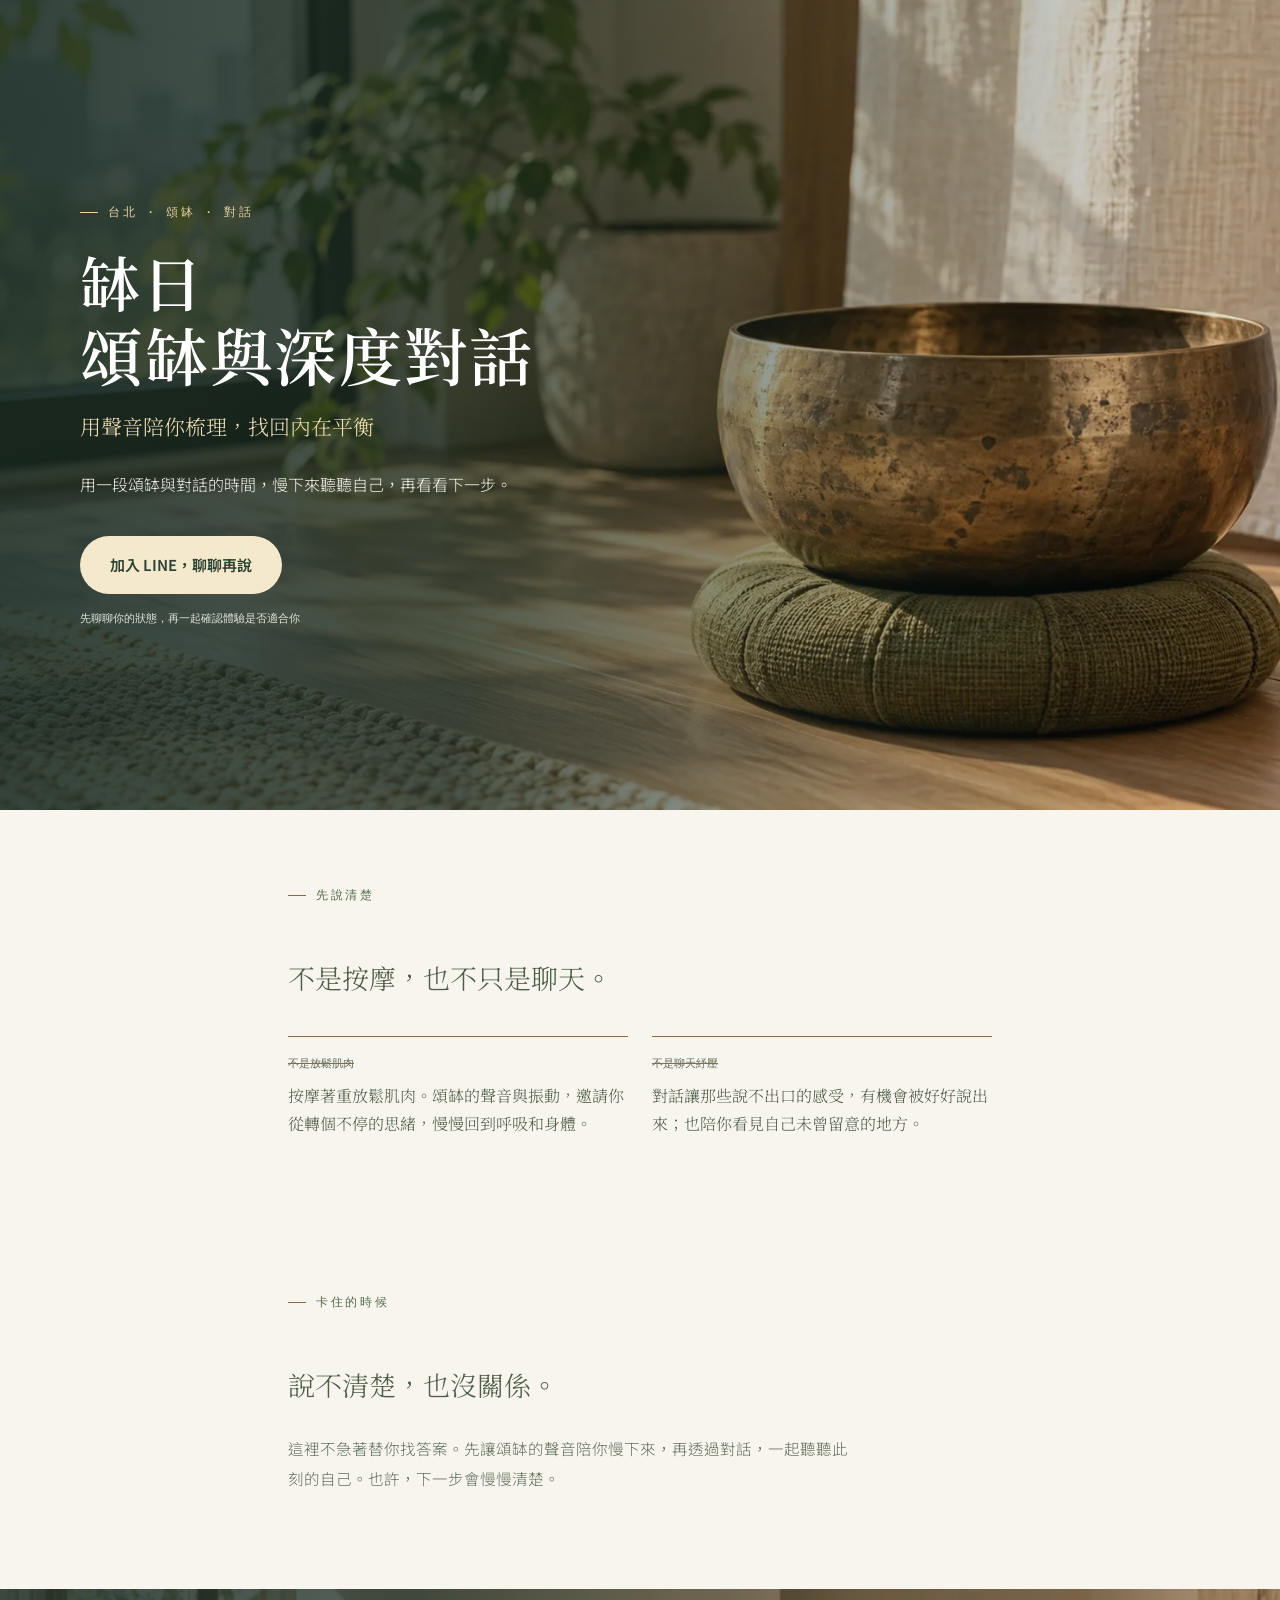
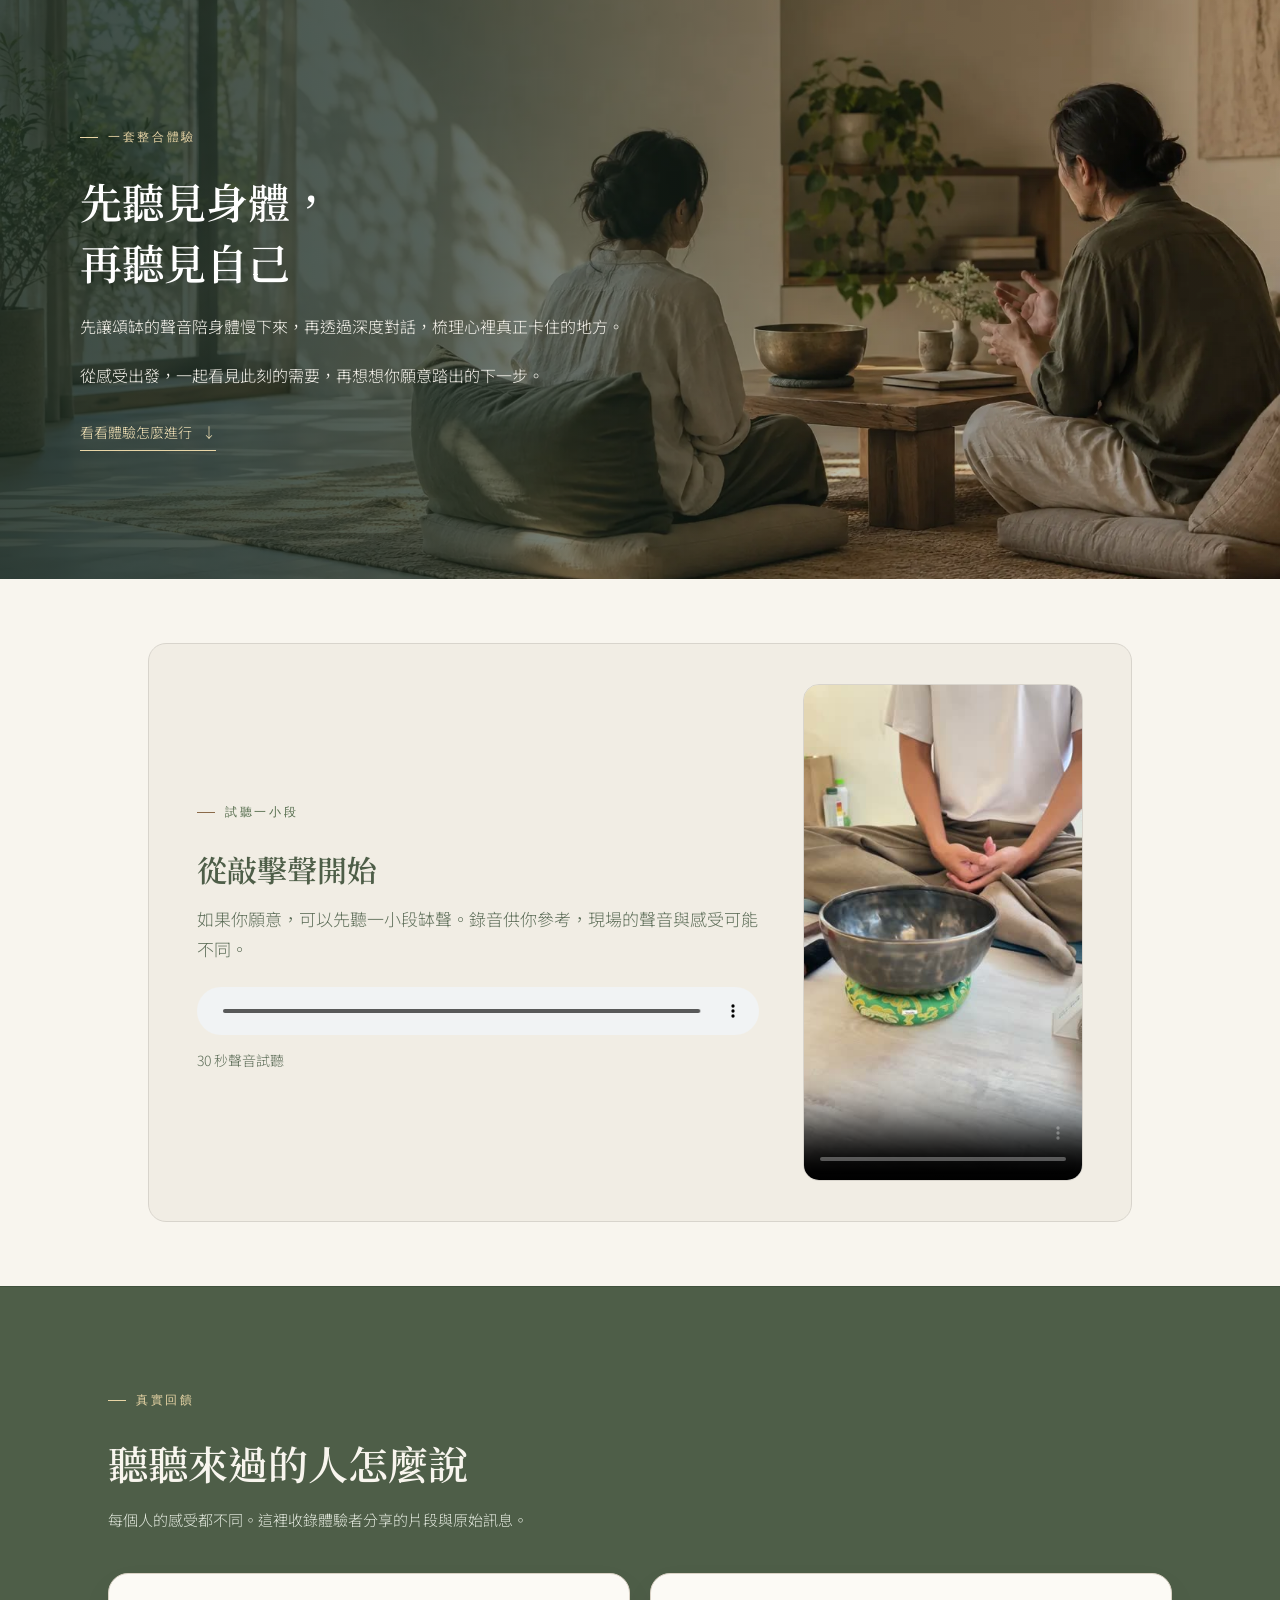
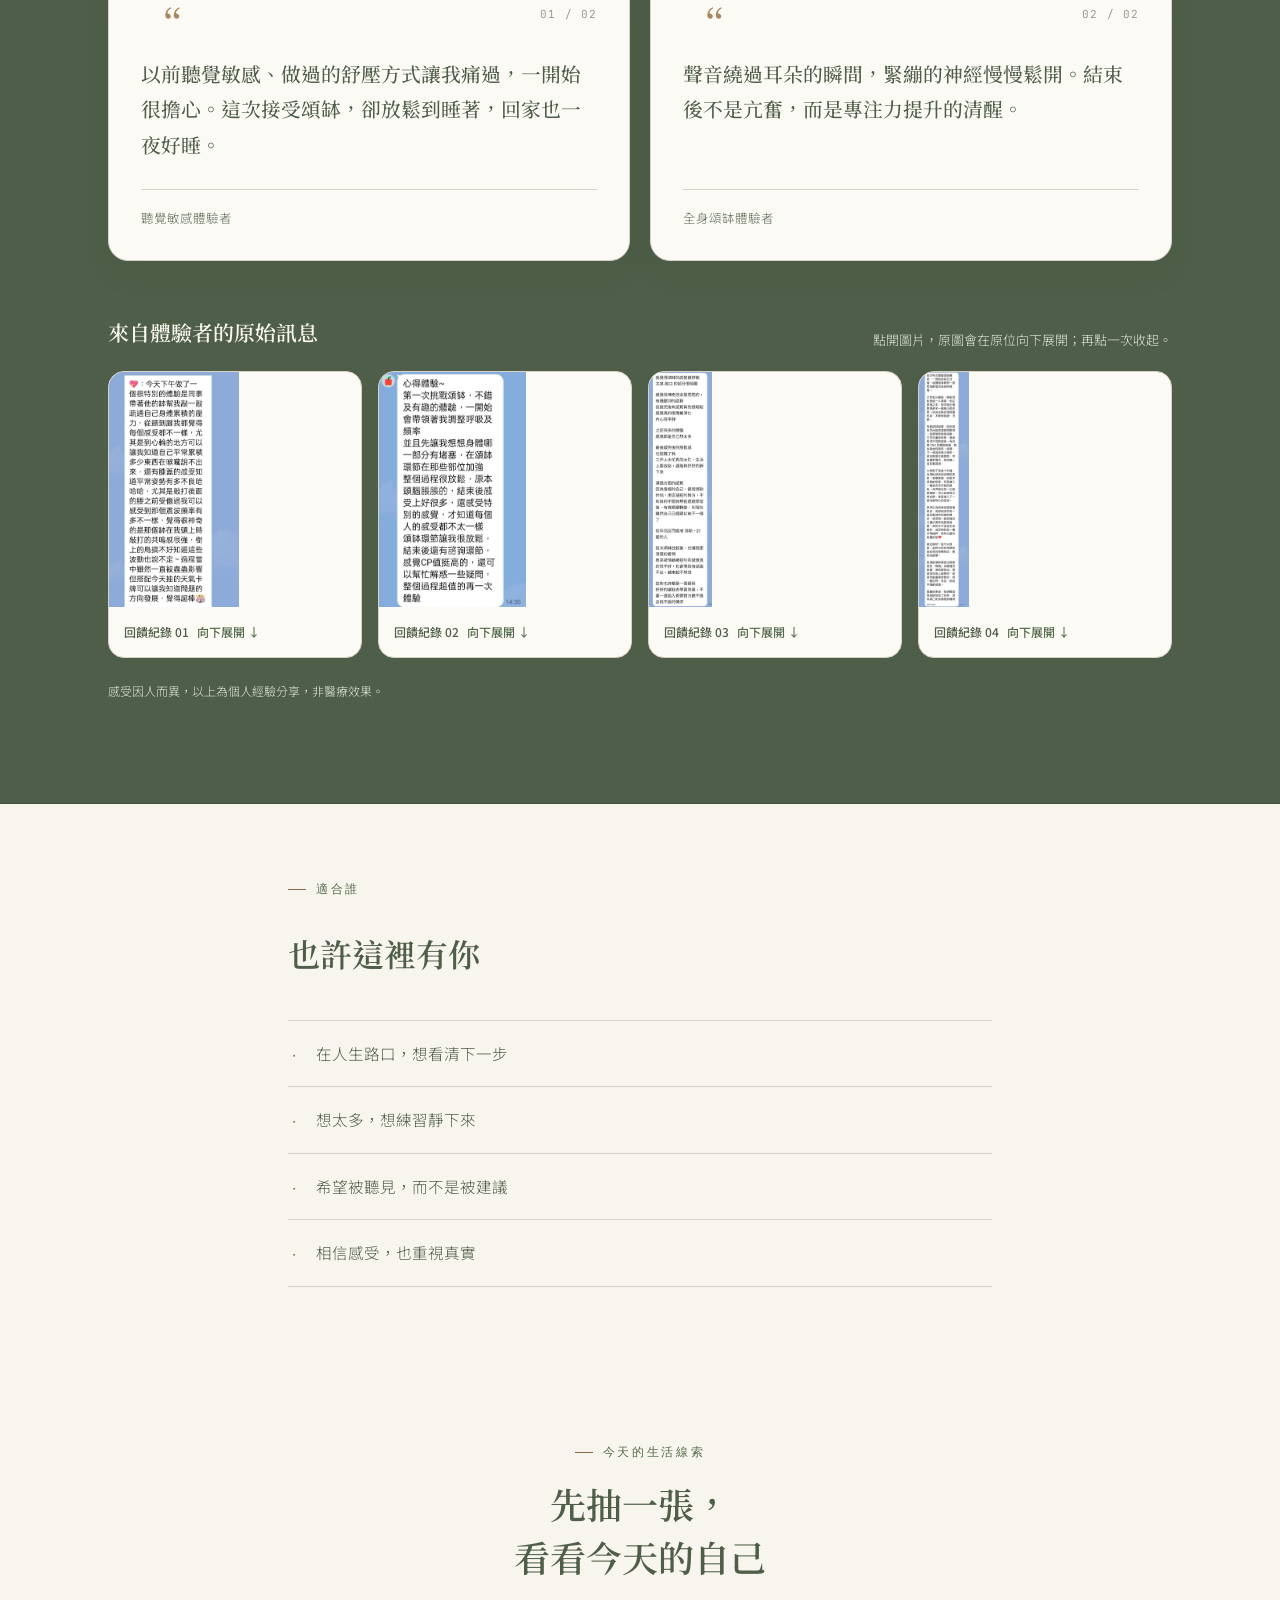
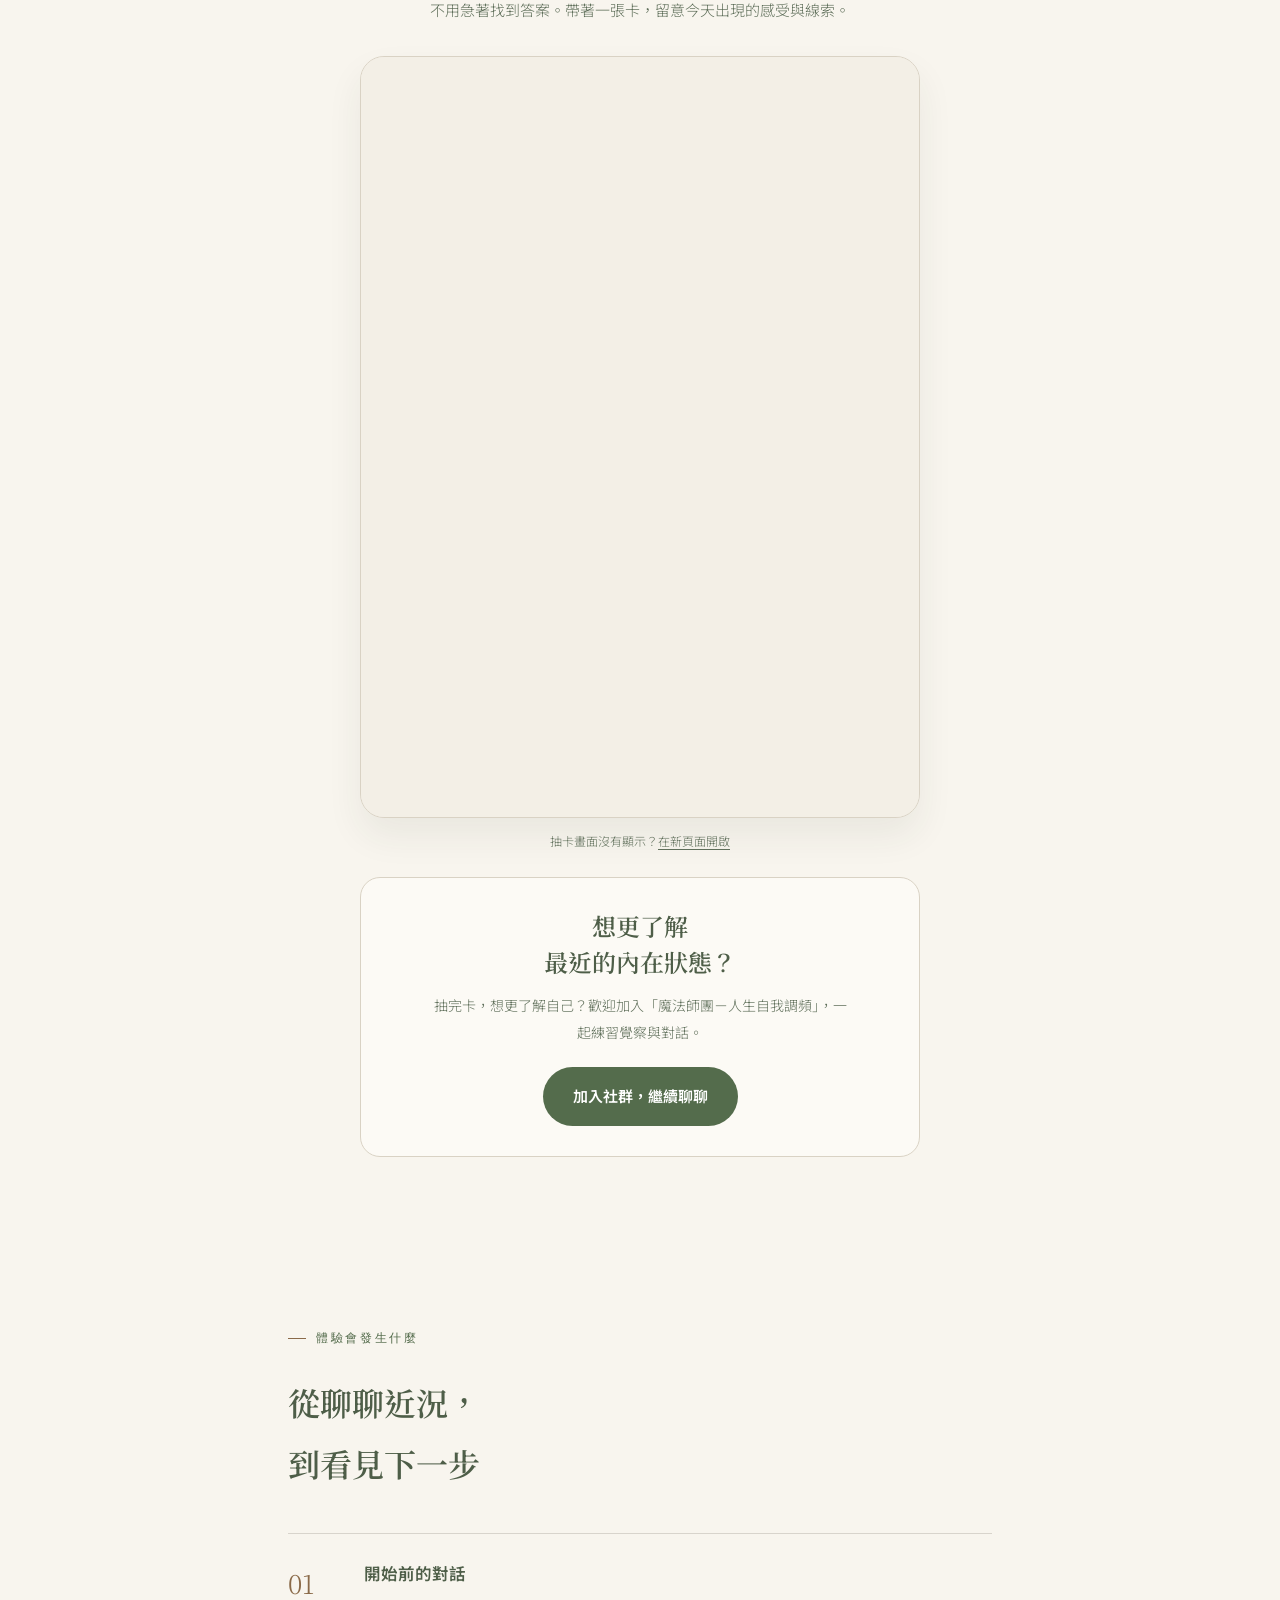
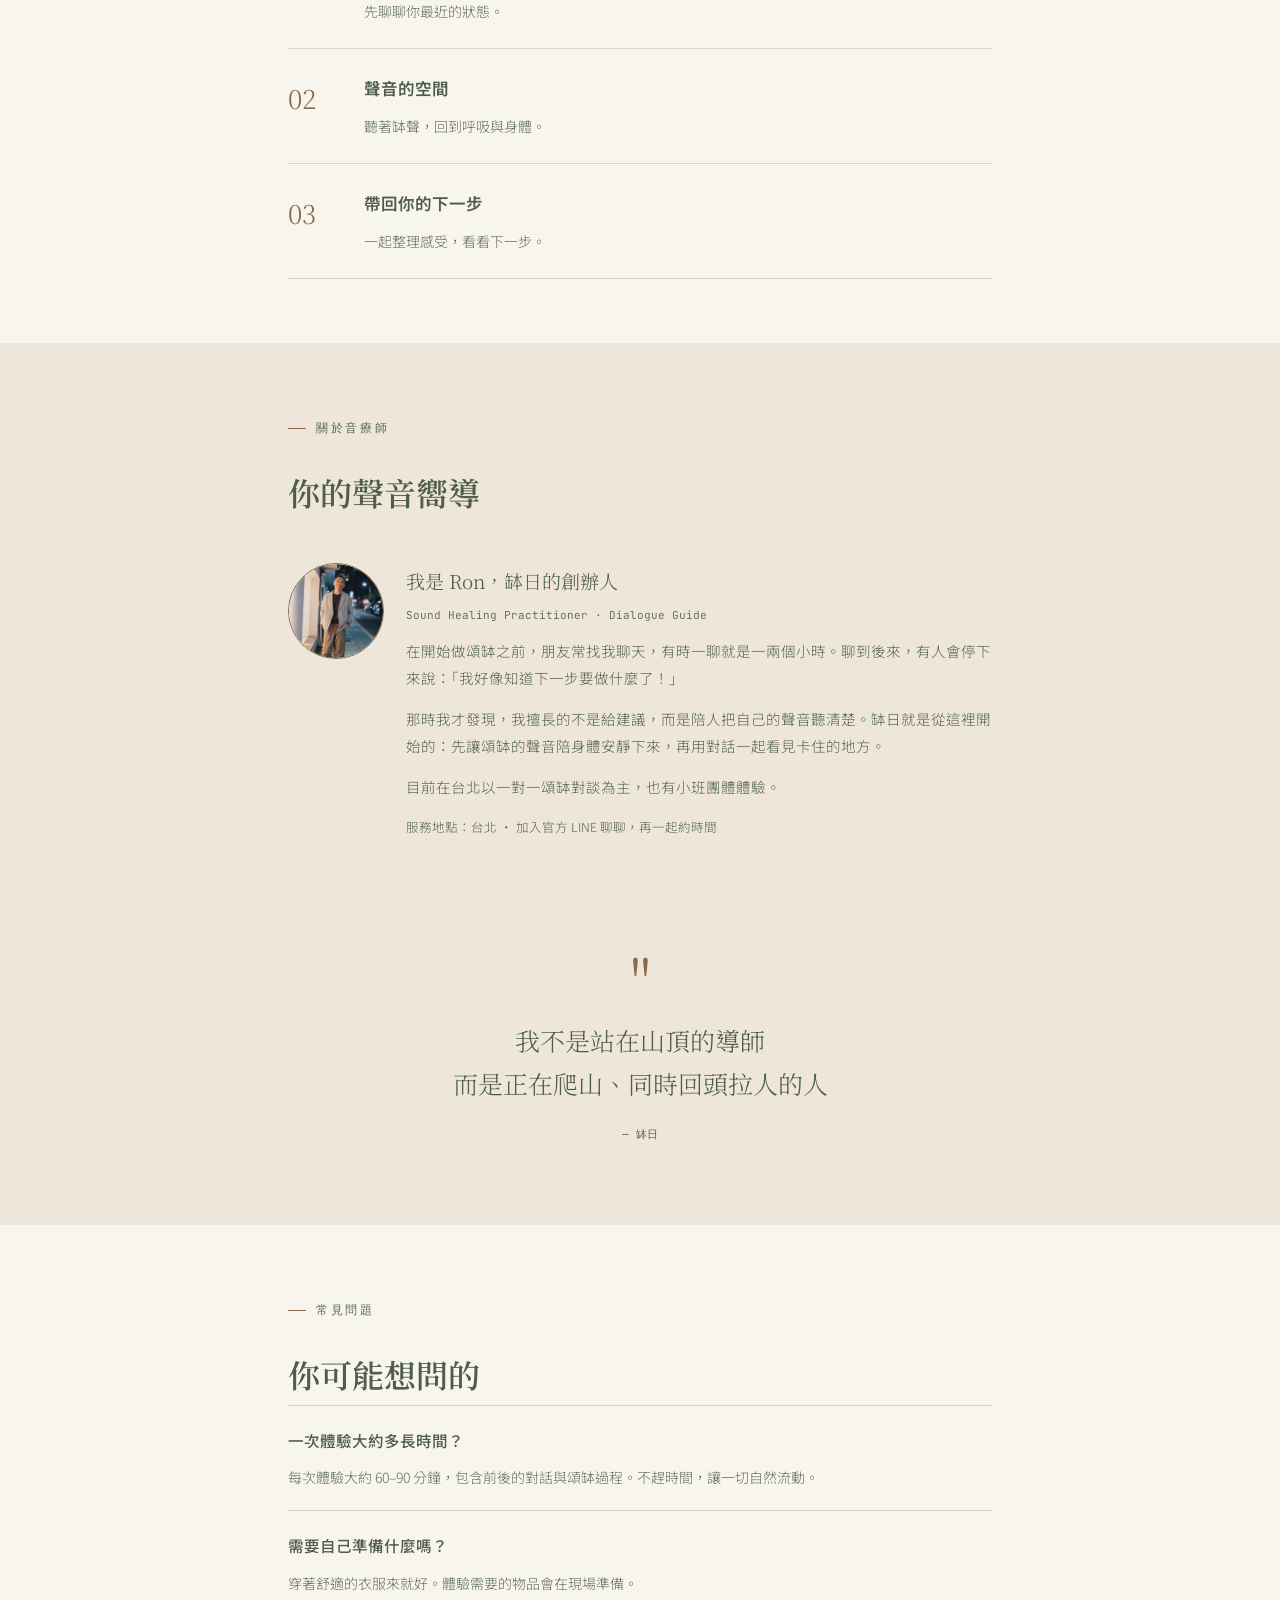
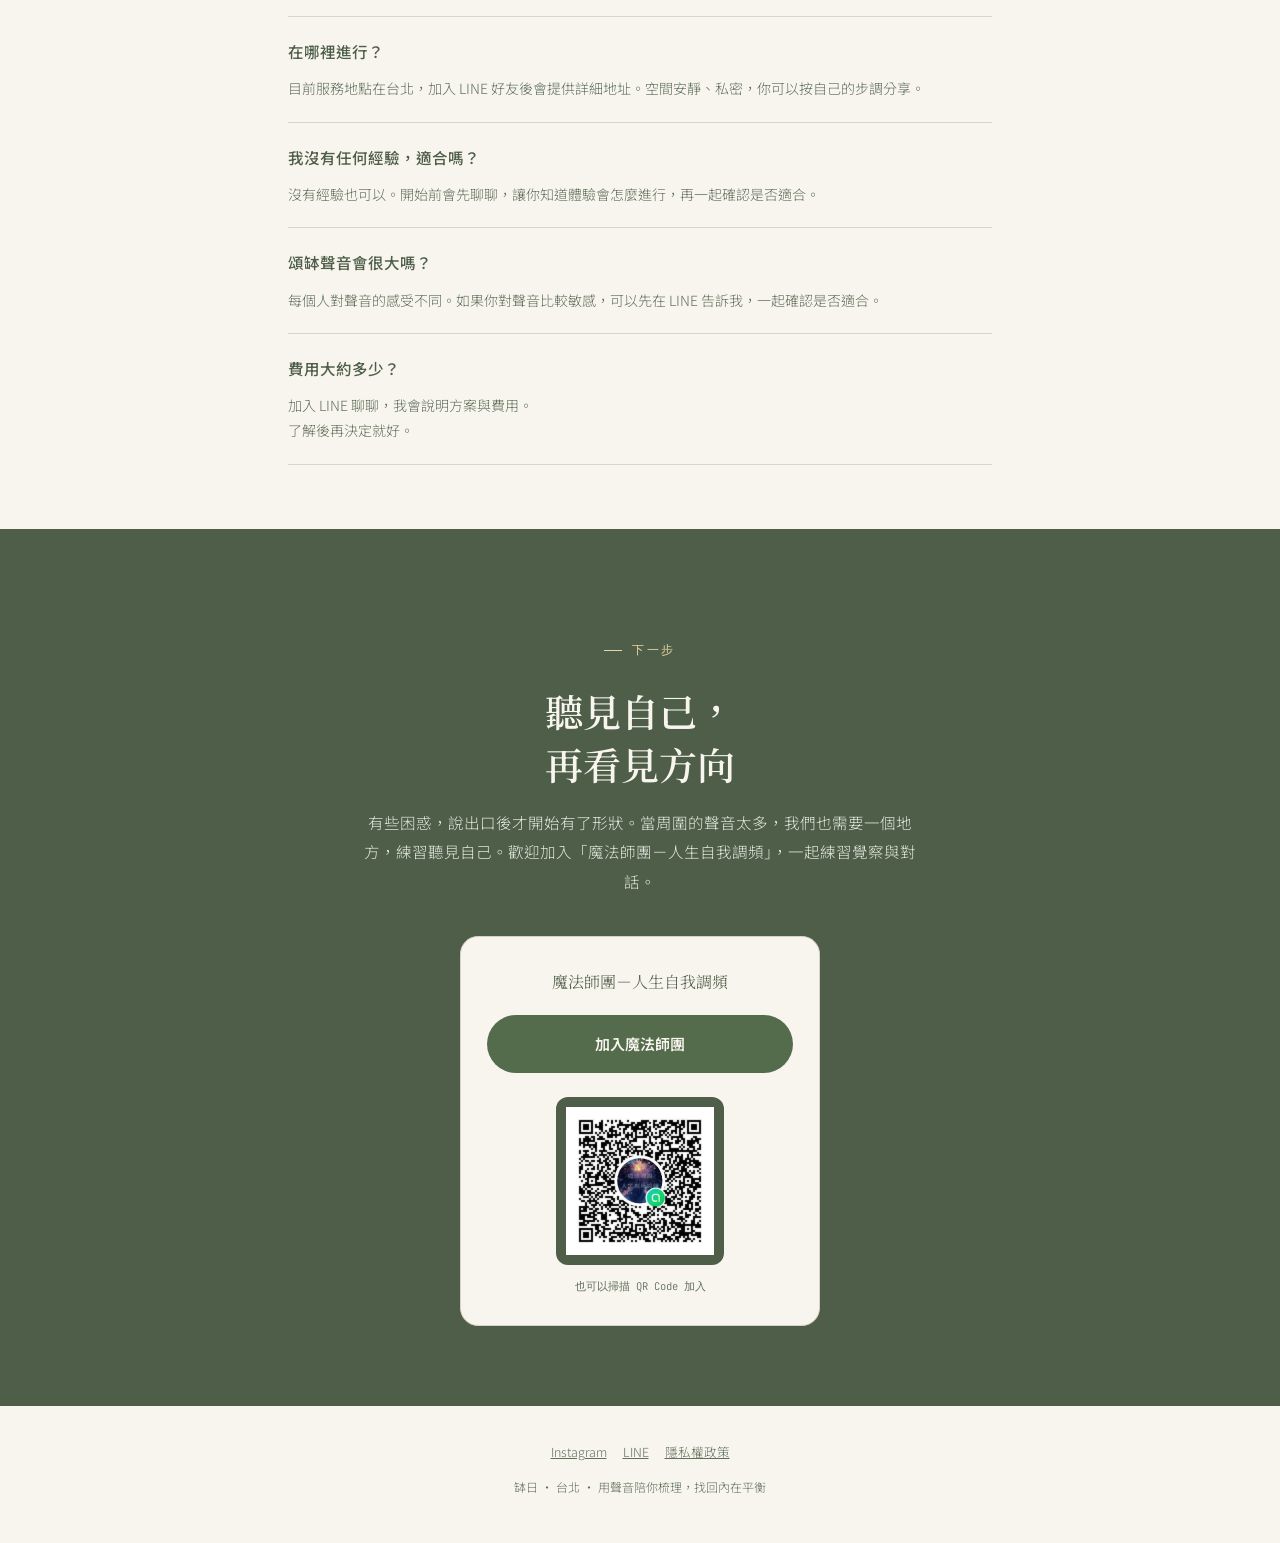
==== commit ac815c03: "Enlarge sound preview section" ====
--- a/index.html
+++ b/index.html
@@ -189,14 +189,24 @@
   }
 
 /* Sound sample and brand video */
-.stage .sound-preview{margin-top:34px;padding:28px;background:var(--ink-3);border:1px solid var(--hairline);border-radius:18px;display:grid;grid-template-columns:minmax(0,1fr) 212px;gap:32px;align-items:center}
-.stage .sound-preview h3{font-size:20px;margin:2px 0 8px}
-.stage .sound-preview p{font-size:14px;color:var(--mist);margin:0 0 14px;line-height:1.8}
-.stage .sound-preview audio{width:100%;height:42px;accent-color:var(--brass)}
-.stage .sound-duration{font-size:12px;color:var(--mist);margin-top:8px}
-.stage .scene-player{position:relative;width:100%;max-width:212px}
-.stage .scene-video{display:block;width:100%;max-height:376px;aspect-ratio:9/16;object-fit:cover;border-radius:16px;background:var(--ink-3);border:1px solid var(--hairline)}
-@media(max-width:600px){.stage .sound-preview{grid-template-columns:1fr;gap:24px;padding:20px}.stage .scene-player{width:min(100%,210px);max-width:none;justify-self:center}}
+.stage .sound-section .wrap{max-width:1040px}
+.stage .sound-preview{padding:40px 48px;background:var(--ink-3);border:1px solid var(--hairline);border-radius:18px;display:grid;grid-template-columns:minmax(0,1fr) 280px;gap:44px;align-items:center}
+.stage .sound-preview h3{font-size:30px;line-height:1.45;margin:2px 0 12px}
+.stage .sound-preview p{font-size:17px;color:var(--mist);margin:0 0 22px;line-height:1.8}
+.stage .sound-preview audio{display:block;width:100%;height:48px;accent-color:var(--brass)}
+.stage .sound-duration{font-size:14px;color:var(--mist);margin-top:12px}
+.stage .scene-player{position:relative;width:100%;max-width:280px}
+.stage .scene-video{display:block;width:100%;aspect-ratio:9/16;object-fit:cover;border-radius:16px;background:var(--ink-3);border:1px solid var(--hairline)}
+@media(max-width:760px){
+  .stage .sound-preview{grid-template-columns:1fr;gap:28px;padding:30px}
+  .stage .scene-player{width:min(100%,280px);max-width:none;justify-self:center}
+}
+@media(max-width:600px){
+  .stage .sound-section .wrap{padding-inline:16px}
+  .stage .sound-preview{padding:26px 24px}
+  .stage .sound-preview h3{font-size:clamp(25px,7vw,30px)}
+  .stage .sound-preview p{font-size:16px}
+}
 
 .stage .hero{position:relative;isolation:isolate;min-height:max(700px,90svh);padding:110px 28px 100px;display:flex;align-items:center;justify-content:flex-start;text-align:left;overflow:hidden;background:#293b31}
 .stage .hero-inner{position:relative;z-index:1;width:min(1120px,100%);margin:0 auto;display:block}
@@ -340,7 +350,7 @@
       </div>
     </section>
 
-    <section class="tight"><div class="wrap">
+    <section class="tight sound-section"><div class="wrap">
       <div class="sound-preview">
         <div class="sound-copy">
           <div class="eyebrow">試聽一小段</div>
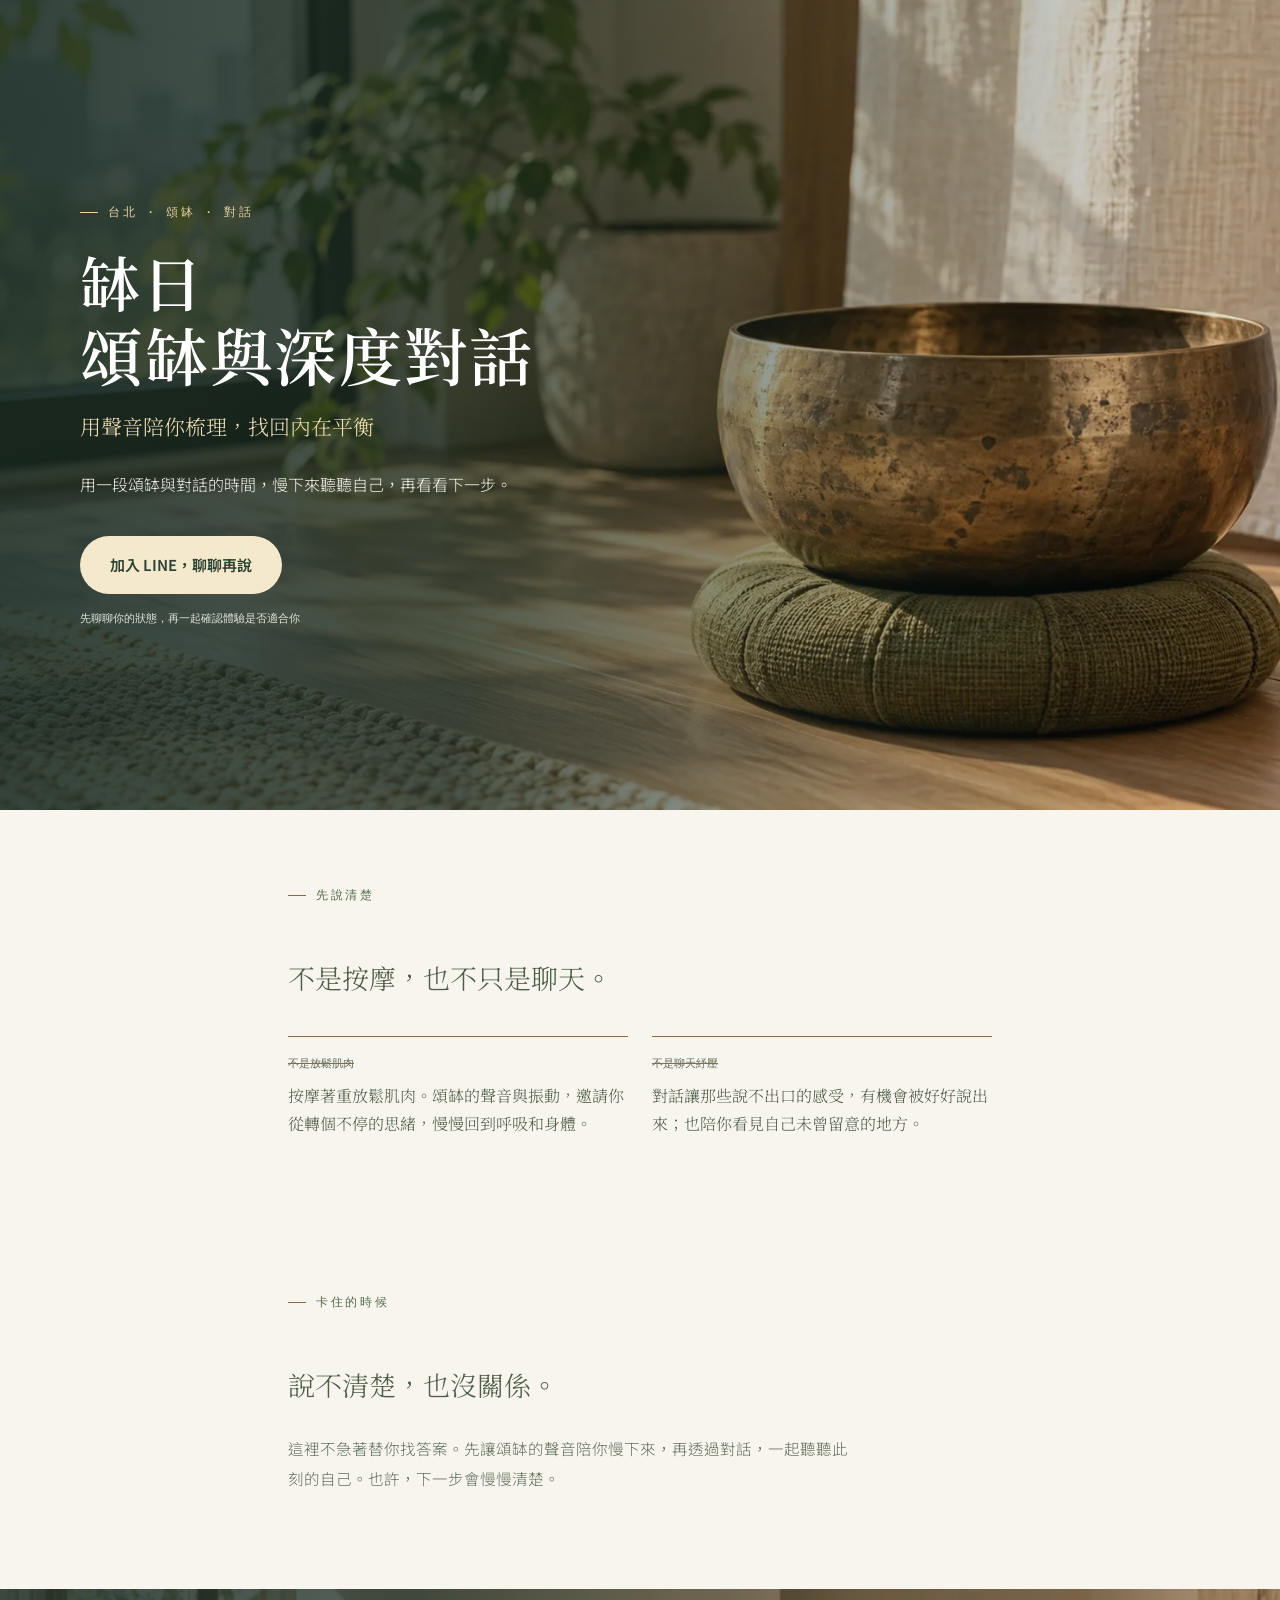
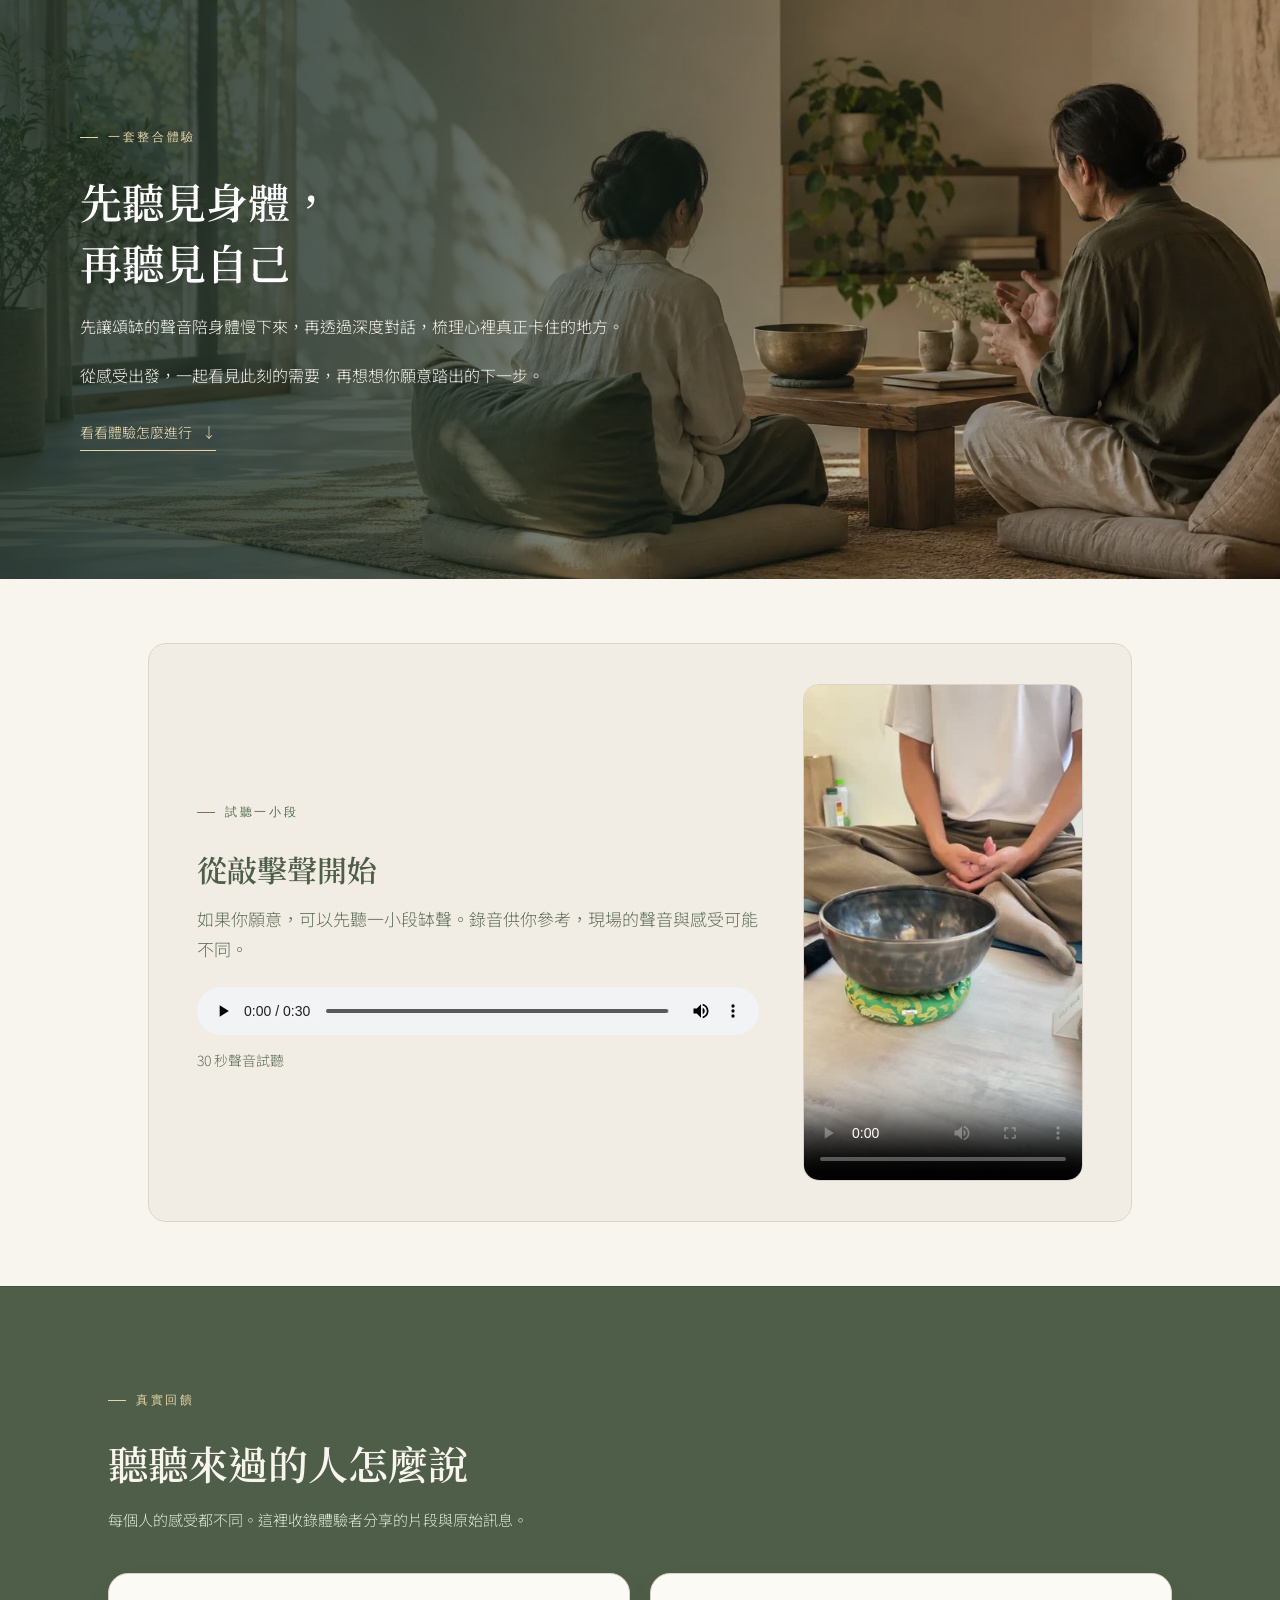
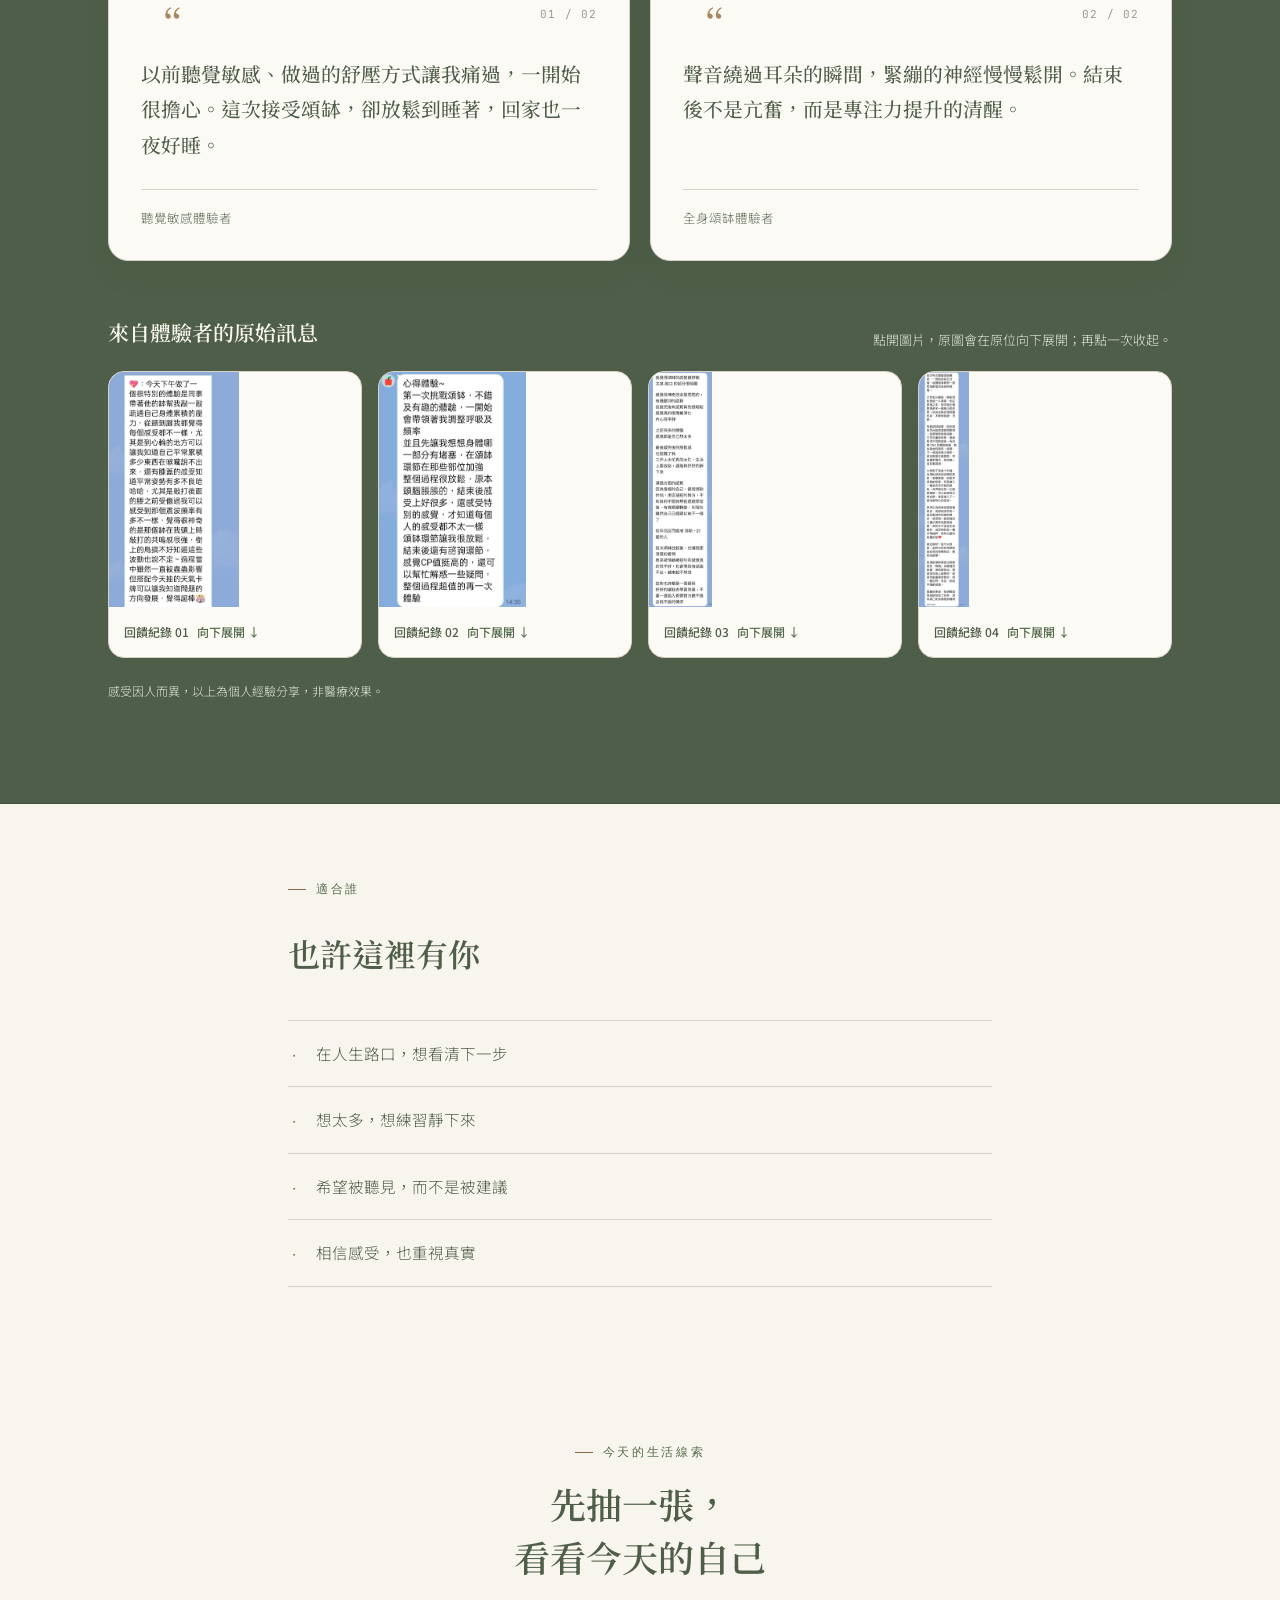
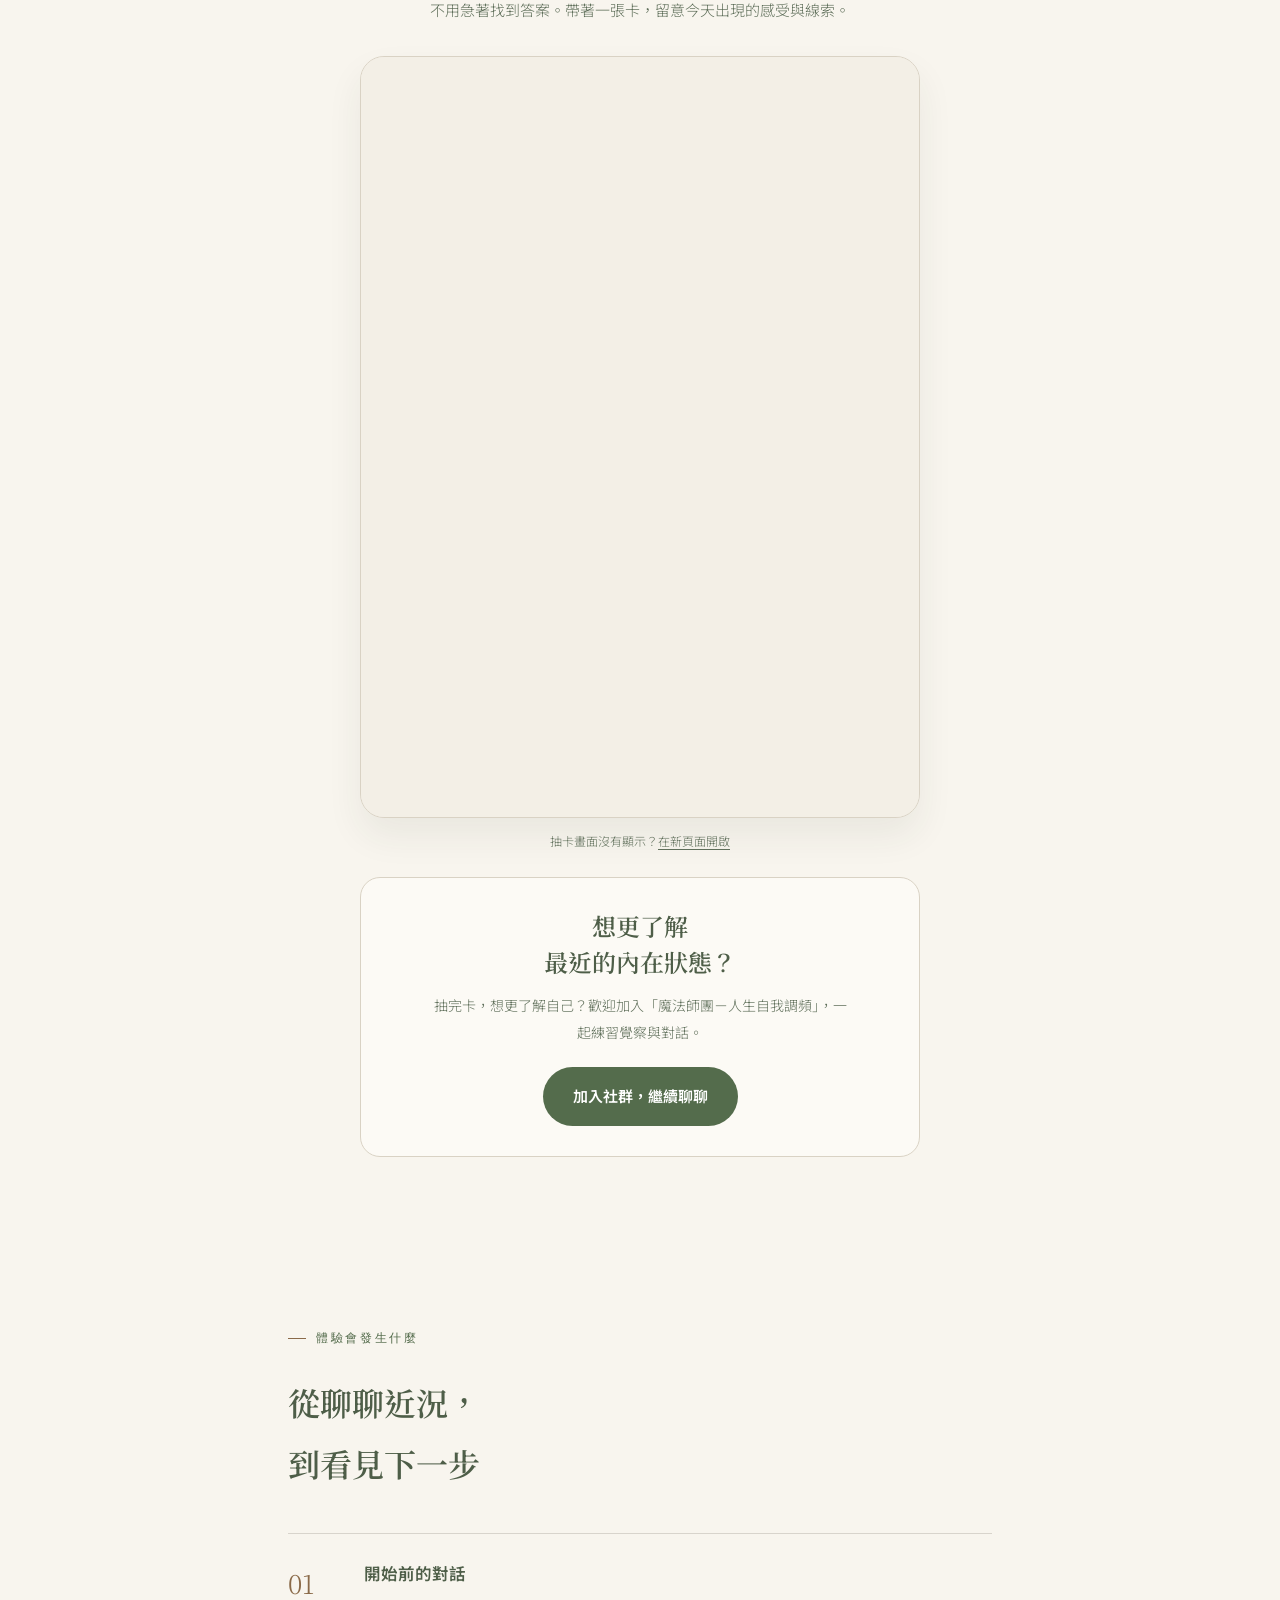
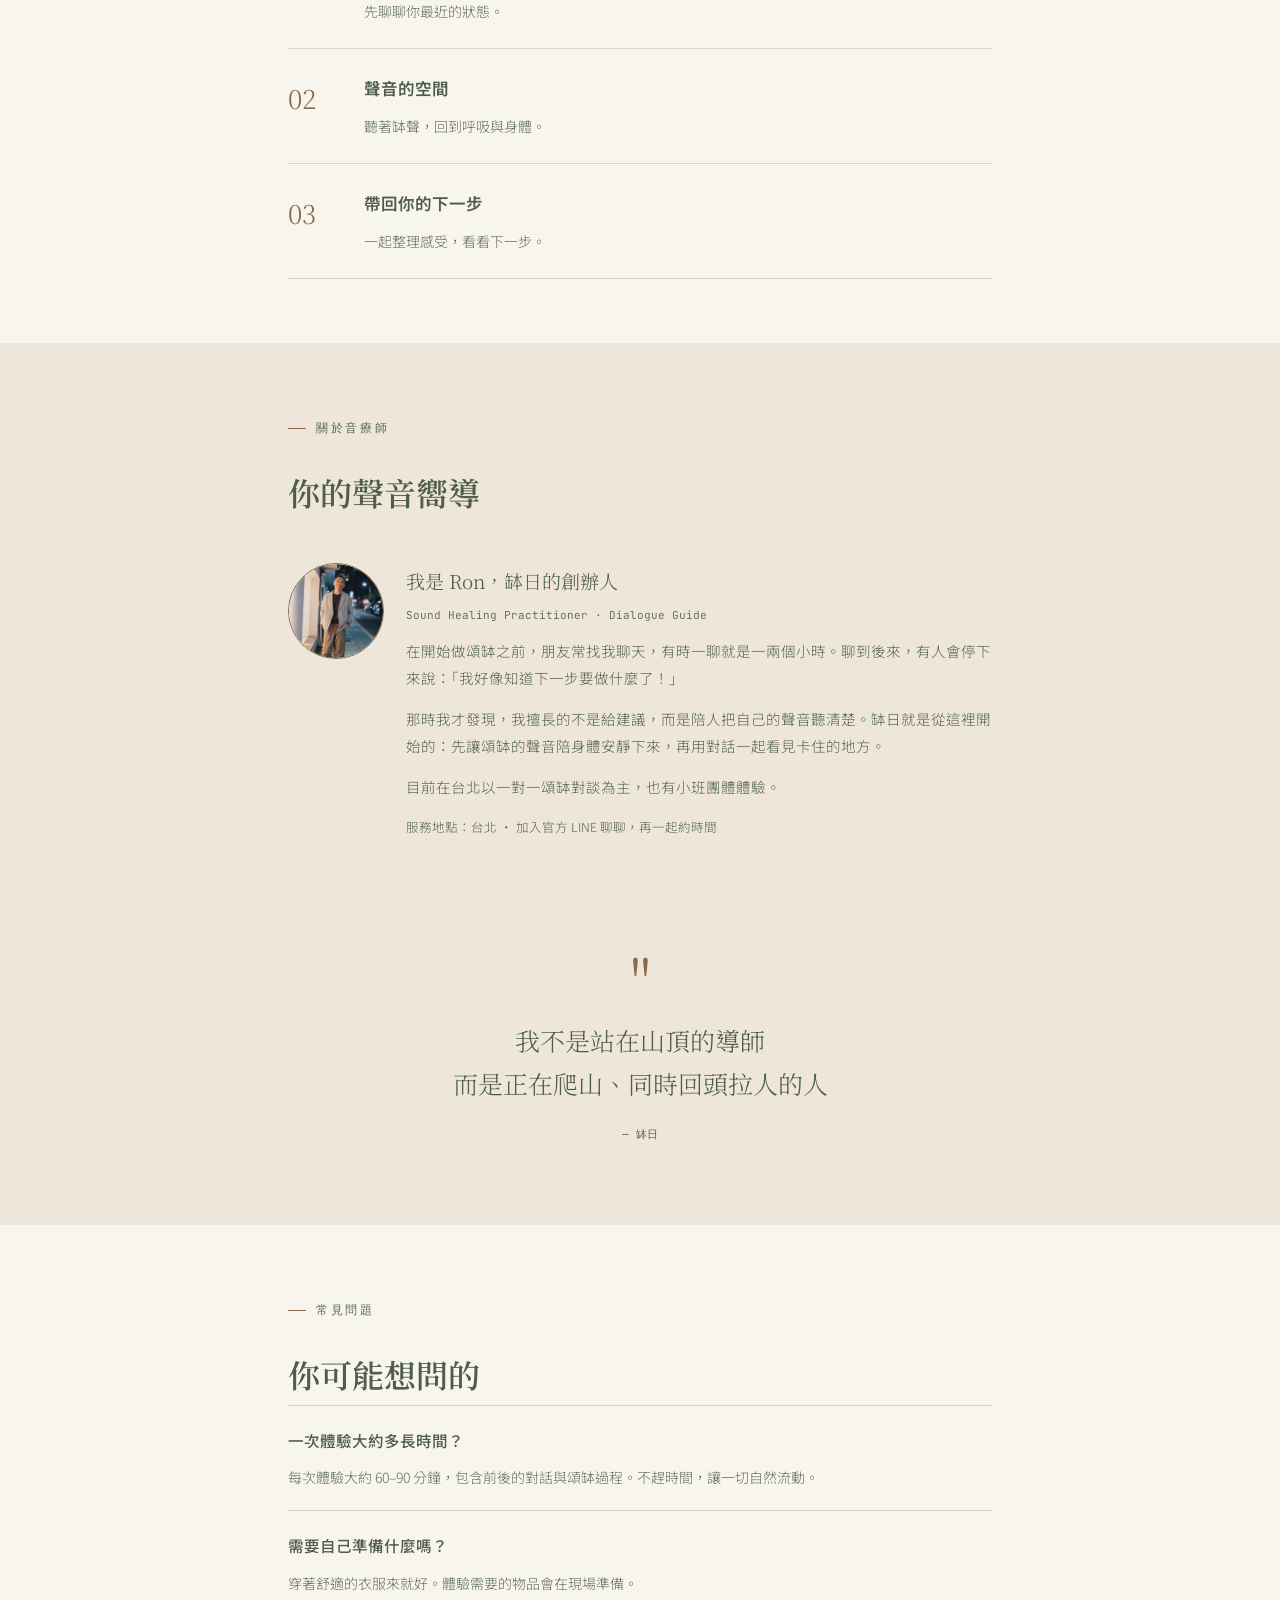
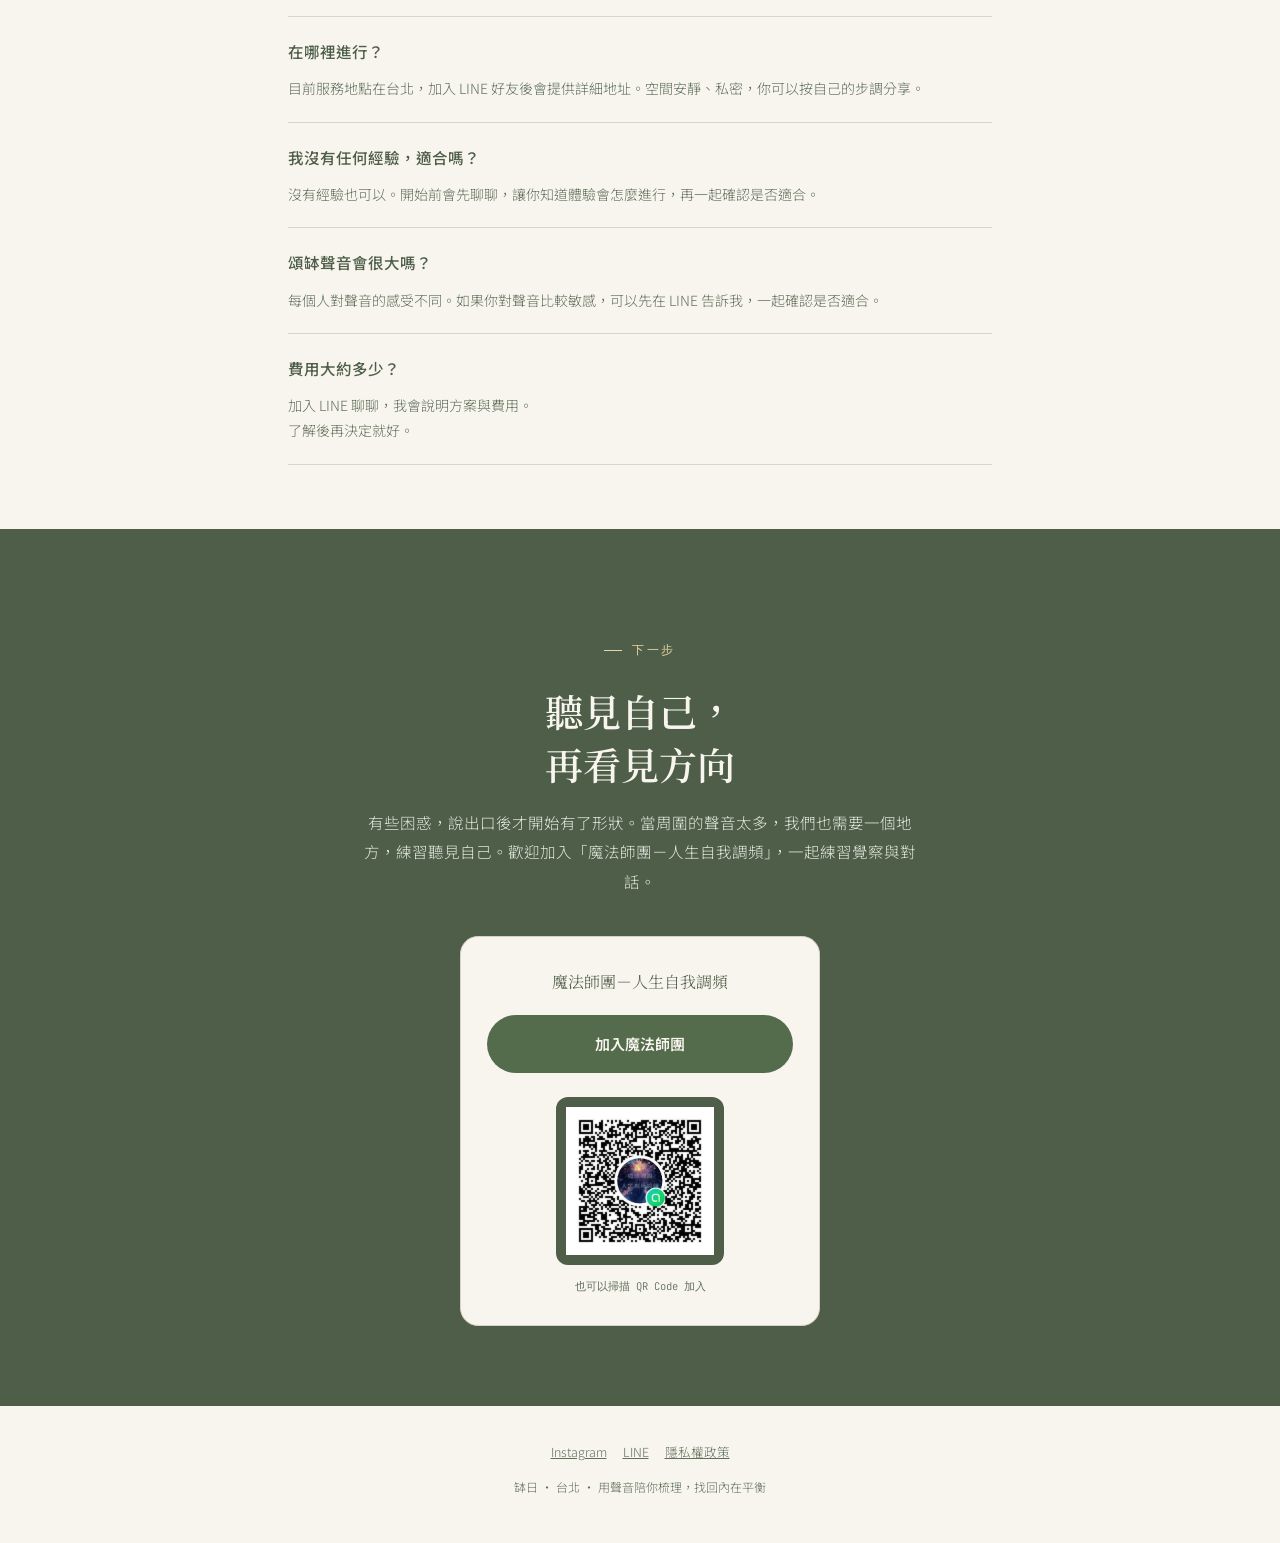
==== commit 22ee56b8: "Fix mobile hero wrapping and smooth ripple animation" ====
--- a/index.html
+++ b/index.html
@@ -48,10 +48,10 @@
 .stage .hero-inner { position: relative; z-index: 1; }
 .stage .ripple-field { position: fixed; inset: 0px; display: flex; align-items: center; justify-content: center; z-index: -1; pointer-events: none; }
 .stage .ripple-field svg { width: min(900px, 140vw); height: min(900px, 140vw); }
-.stage .ripple-ring { fill: none; stroke: var(--brass-dim); stroke-width: 1; opacity: 0; transform-box: fill-box; transform-origin: center center; vector-effect: non-scaling-stroke; animation: 7s cubic-bezier(0.2, 0.6, 0.35, 1) 0s infinite normal none running ripple; }
-.stage .ripple-ring.r2 { animation-delay: 1.75s; }
-.stage .ripple-ring.r3 { animation-delay: 3.5s; }
-.stage .ripple-ring.r4 { animation-delay: 5.25s; }
+.stage .ripple-ring { fill: none; stroke: var(--brass-dim); stroke-width: 1; opacity: 0; transform-box: fill-box; transform-origin: center center; vector-effect: non-scaling-stroke; will-change: transform, opacity; animation: ripple 7s linear infinite; }
+.stage .ripple-ring.r2 { animation-delay: -1.75s; }
+.stage .ripple-ring.r3 { animation-delay: -3.5s; }
+.stage .ripple-ring.r4 { animation-delay: -5.25s; }
 .stage .hero h1 { font-size: clamp(38px, 10vw, 80px); letter-spacing: 0.04em; line-height: 1.1; text-wrap: balance; }
 .stage .hero-sub { font-family: "Noto Serif TC", serif; font-size: clamp(16px, 3vw, 20px); color: var(--brass-soft); margin-top: 16px; }
 .stage .hero-desc { max-width: 460px; margin: 22px auto 0px; color: var(--mist); font-size: 15px; }
@@ -183,9 +183,10 @@
 .stage, .stage *, .stage ::before, .stage ::after { box-sizing: border-box; }
 
   @keyframes ripple{
-    0%   { transform: scale(1); opacity: 0; stroke-width: 2.4; }
-    8%   { opacity: 0.55; }
-    100% { transform: scale(21); opacity: 0; stroke-width: 0.4; }
+    0%   { transform: scale(1); opacity: 0; }
+    8%   { opacity: 0.48; }
+    75%  { opacity: 0.18; }
+    100% { transform: scale(21); opacity: 0; }
   }
 
 /* Sound sample and brand video */
@@ -242,6 +243,11 @@
   .stage .hero{min-height:720px;min-height:90svh;padding:92px 24px 76px}
   .stage .hero-inner{width:100%}
   .stage .hero h1{font-size:clamp(40px,9vw,54px)}
+  .stage .hero-title-service{white-space:normal;overflow-wrap:anywhere}
+  .stage .hero-title-line,.stage .hero-sub-line{display:block}
+  .stage .ripple-ring.r2{animation-delay:-2.333s}
+  .stage .ripple-ring.r3{animation-delay:-4.666s}
+  .stage .ripple-ring.r4{display:none}
   .stage .diff-grid{grid-template-columns:1fr;gap:24px}
   .stage .about-grid{flex-direction:column;gap:18px}
   .stage .about-badge{width:84px;height:84px}
@@ -301,8 +307,8 @@
       <div class="hero-inner">
         <div class="hero-copy">
           <div class="eyebrow">台北 · 頌缽 · 對話</div>
-          <h1><span class="hero-title-brand">缽日</span><span class="hero-title-service">頌缽與深度對話</span></h1>
-          <div class="hero-sub">用聲音陪你梳理，找回內在平衡</div>
+          <h1><span class="hero-title-brand">缽日</span><span class="hero-title-service"><span class="hero-title-line">頌缽與</span><span class="hero-title-line">深度對話</span></span></h1>
+          <div class="hero-sub"><span class="hero-sub-line">用聲音陪你梳理，</span><span class="hero-sub-line">找回內在平衡</span></div>
           <p class="hero-desc">用一段頌缽與對話的時間，慢下來聽聽自己，再看看下一步。</p>
           <a class="cta-btn" id="heroLineBtn" href="https://lin.ee/5FUzEjg" target="_blank" rel="noopener">加入 LINE，聊聊再說</a>
           <div class="hero-reassure">先聊聊你的狀態，再一起確認體驗是否適合你</div>
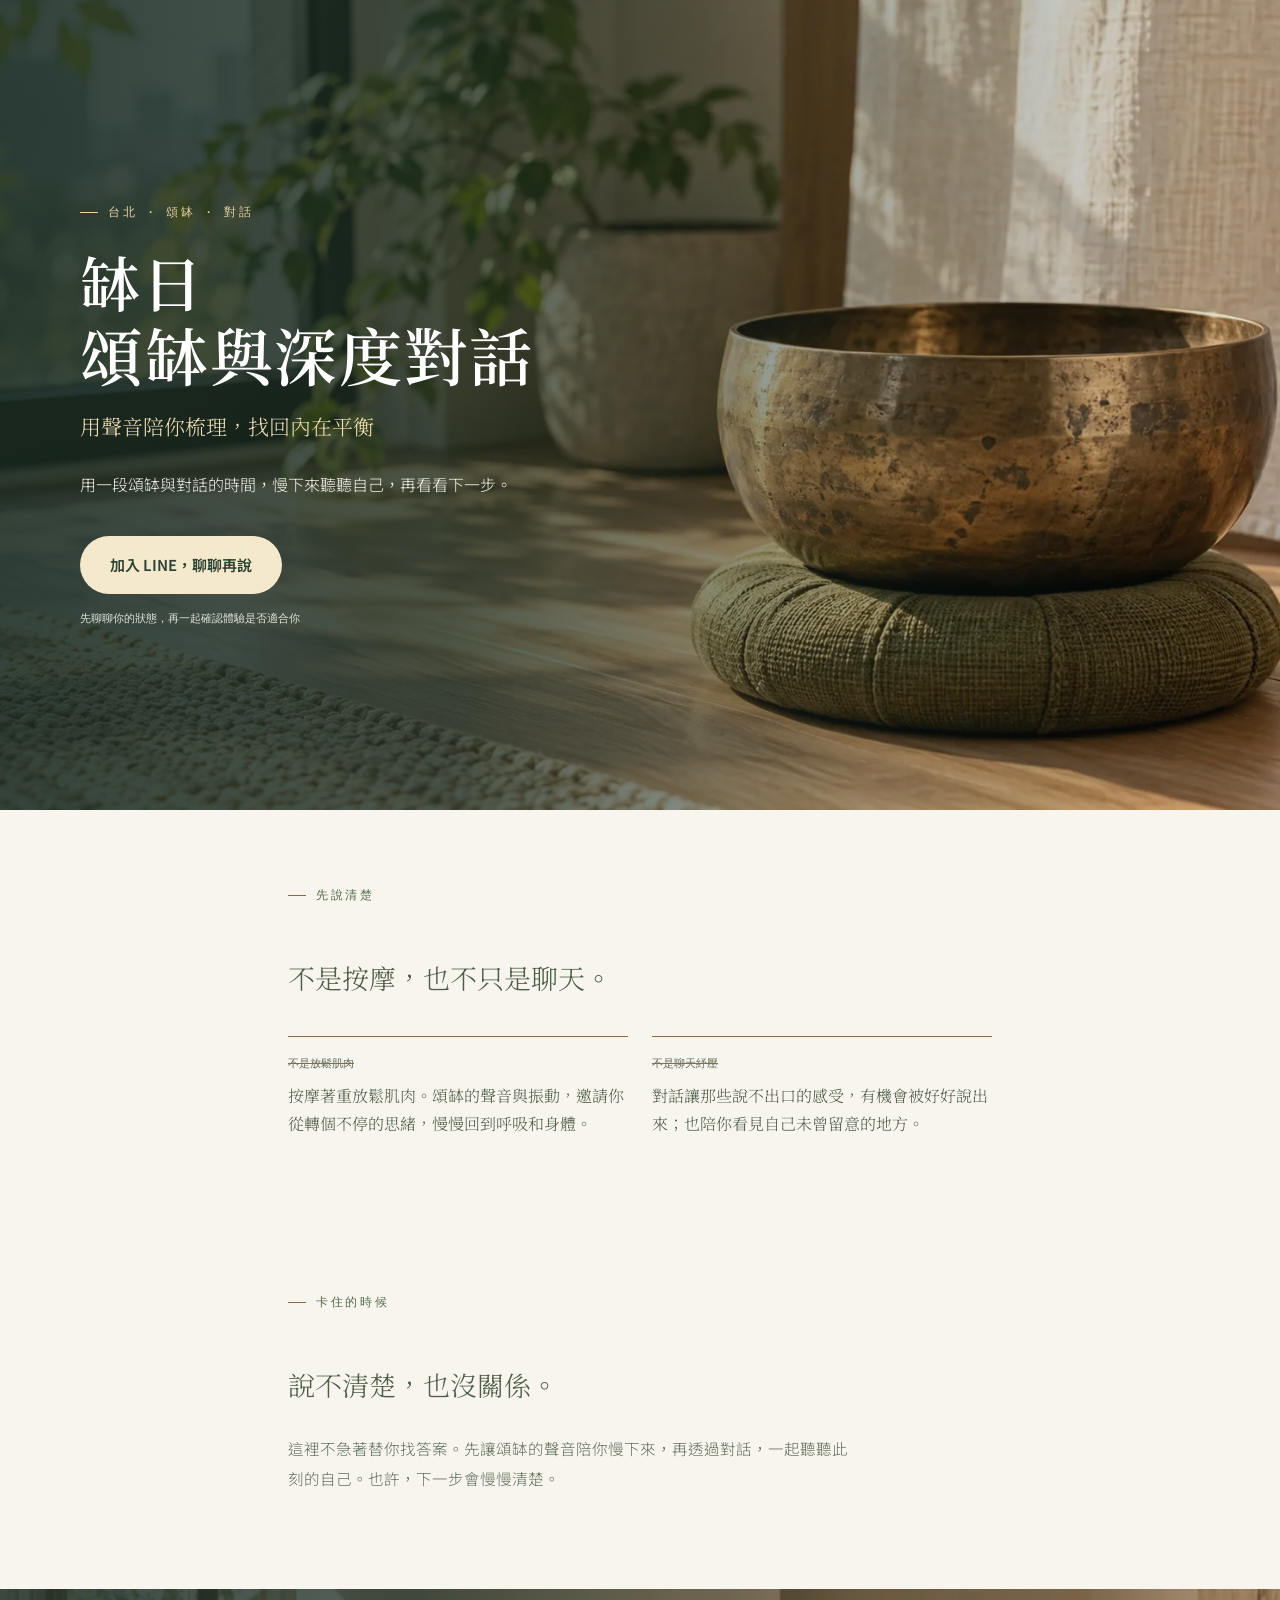
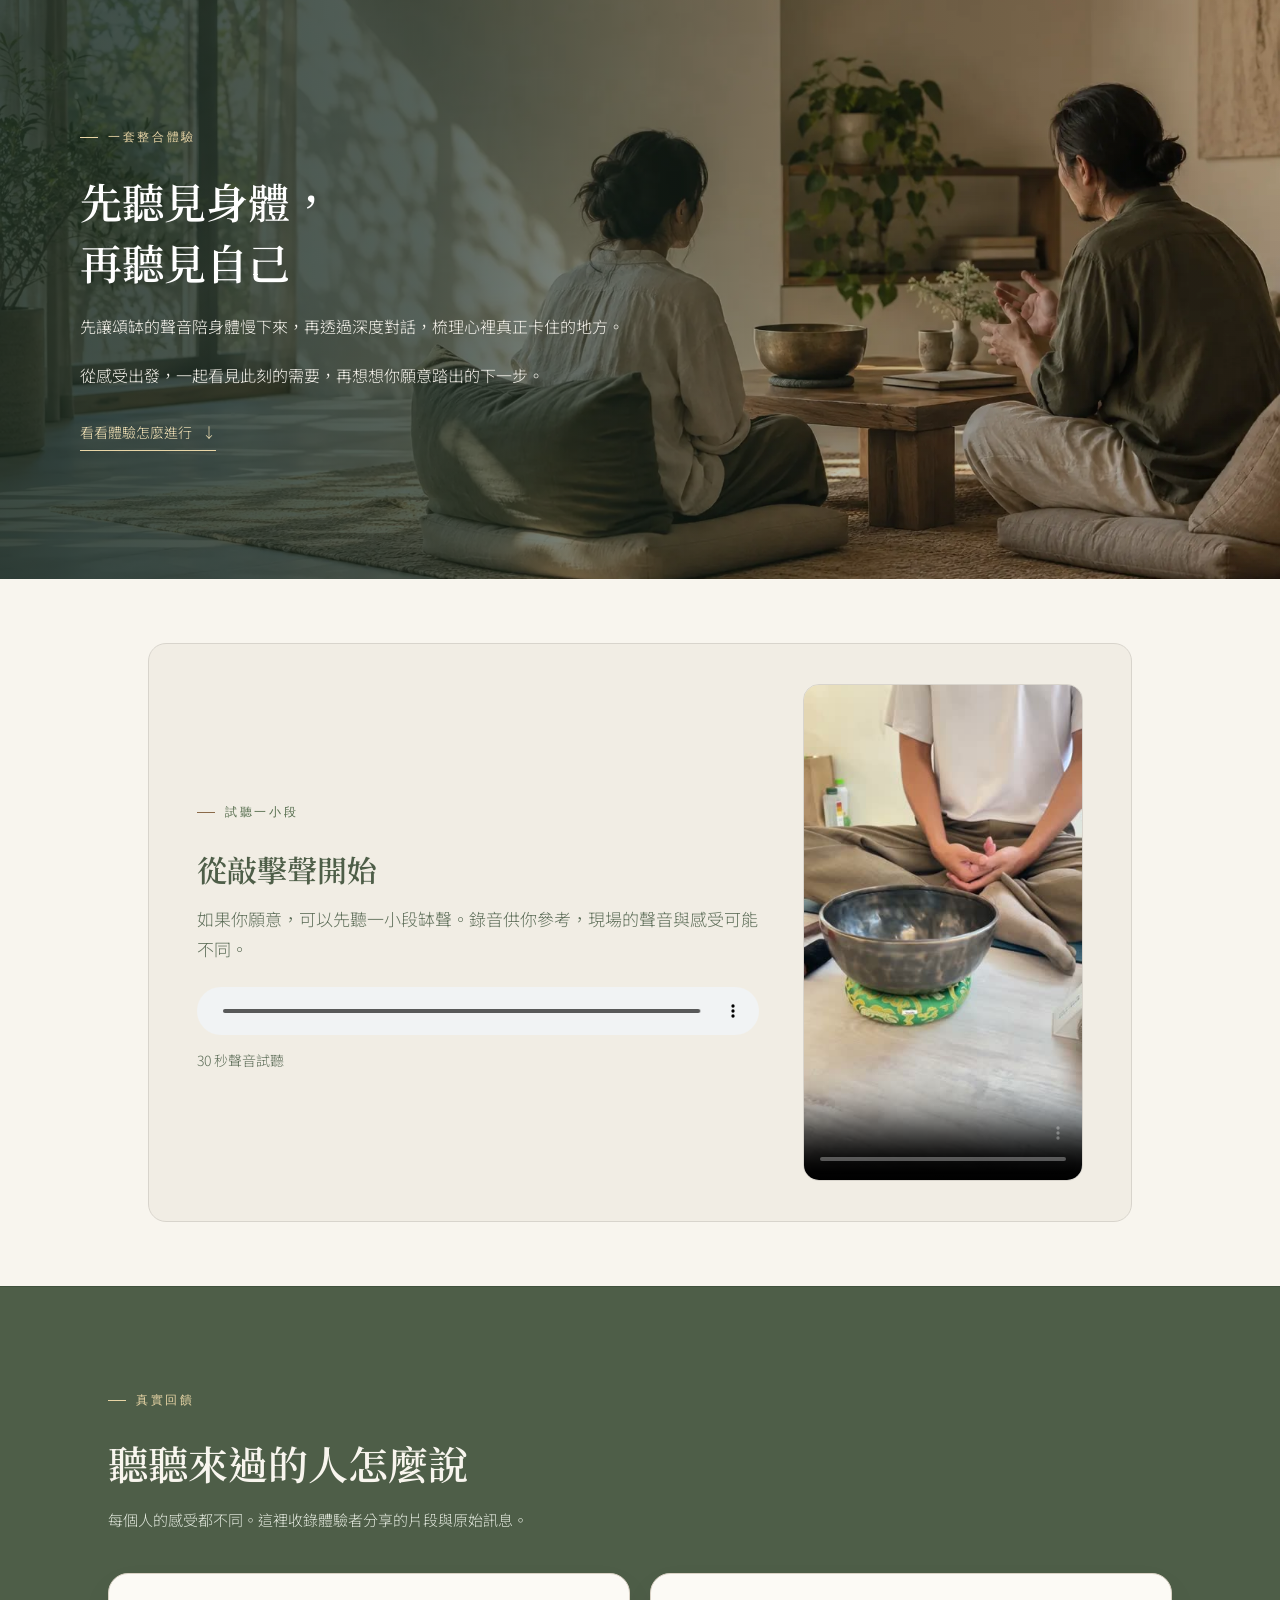
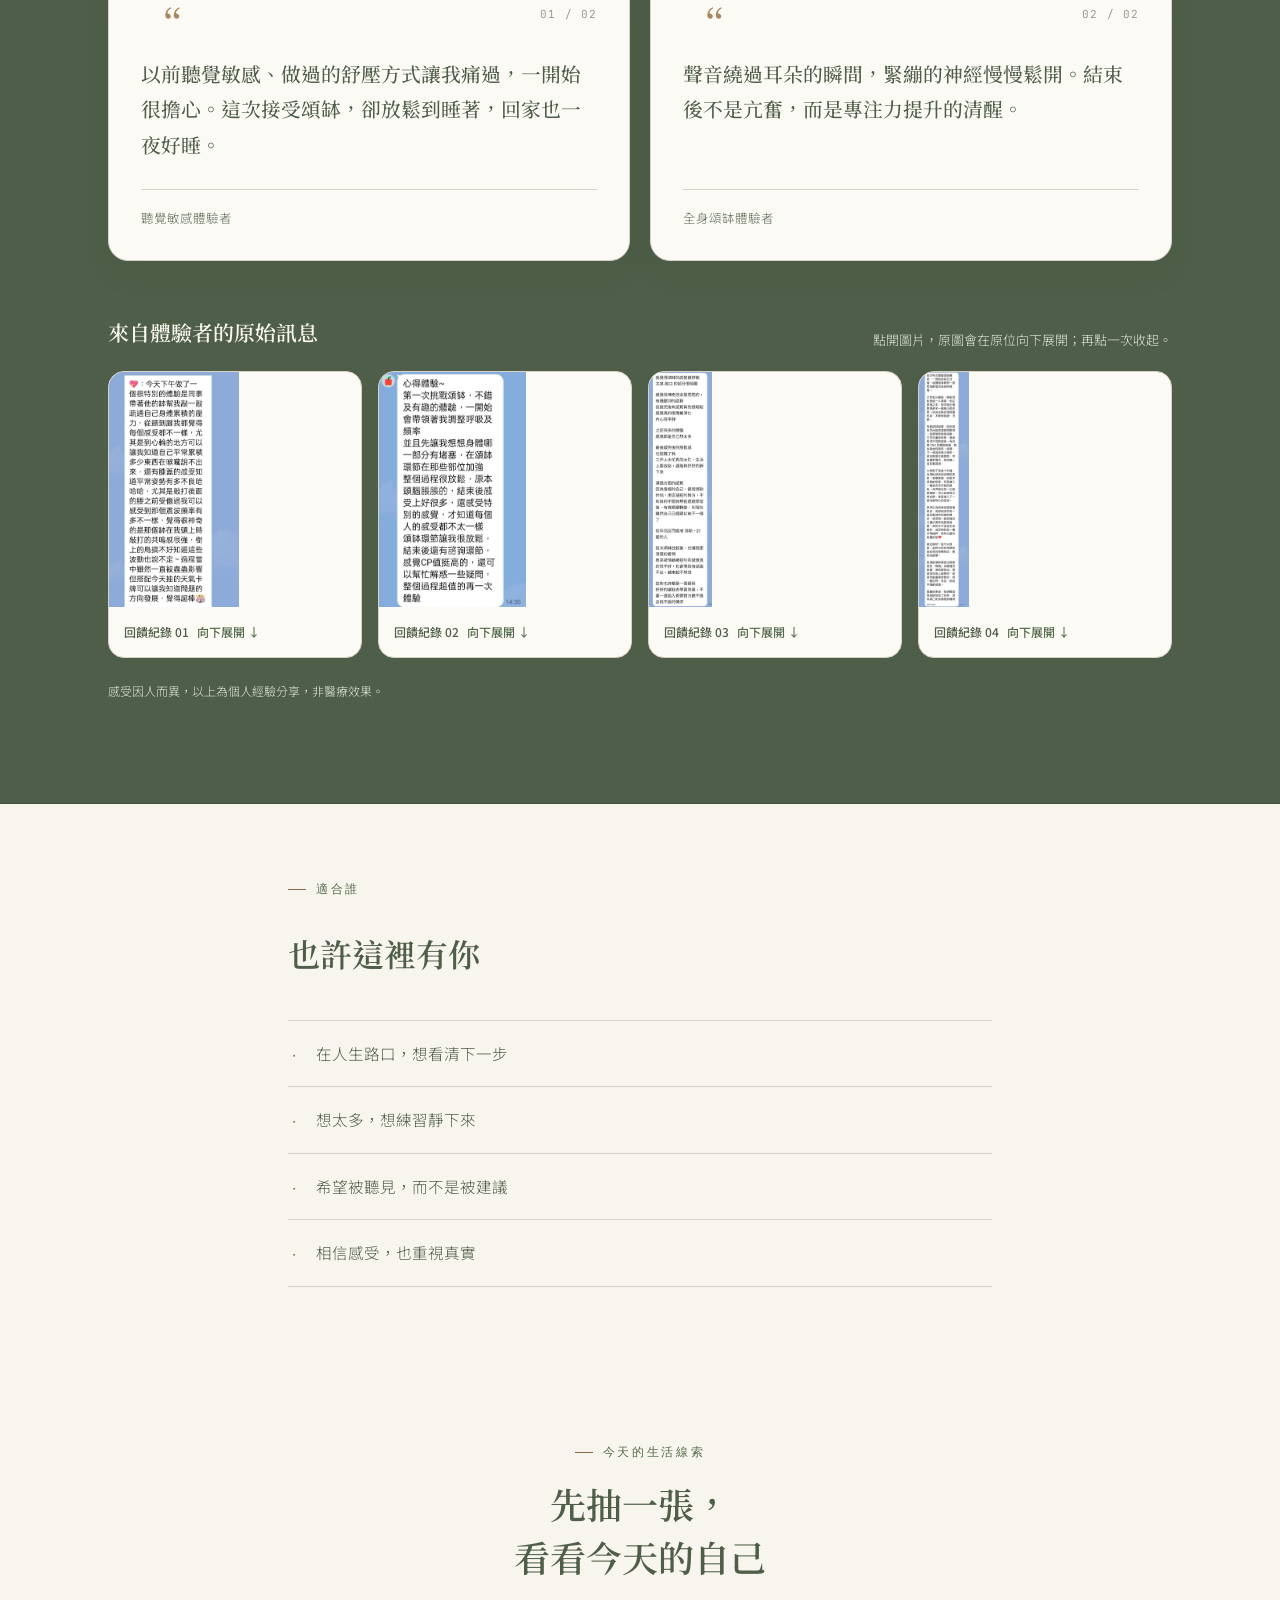
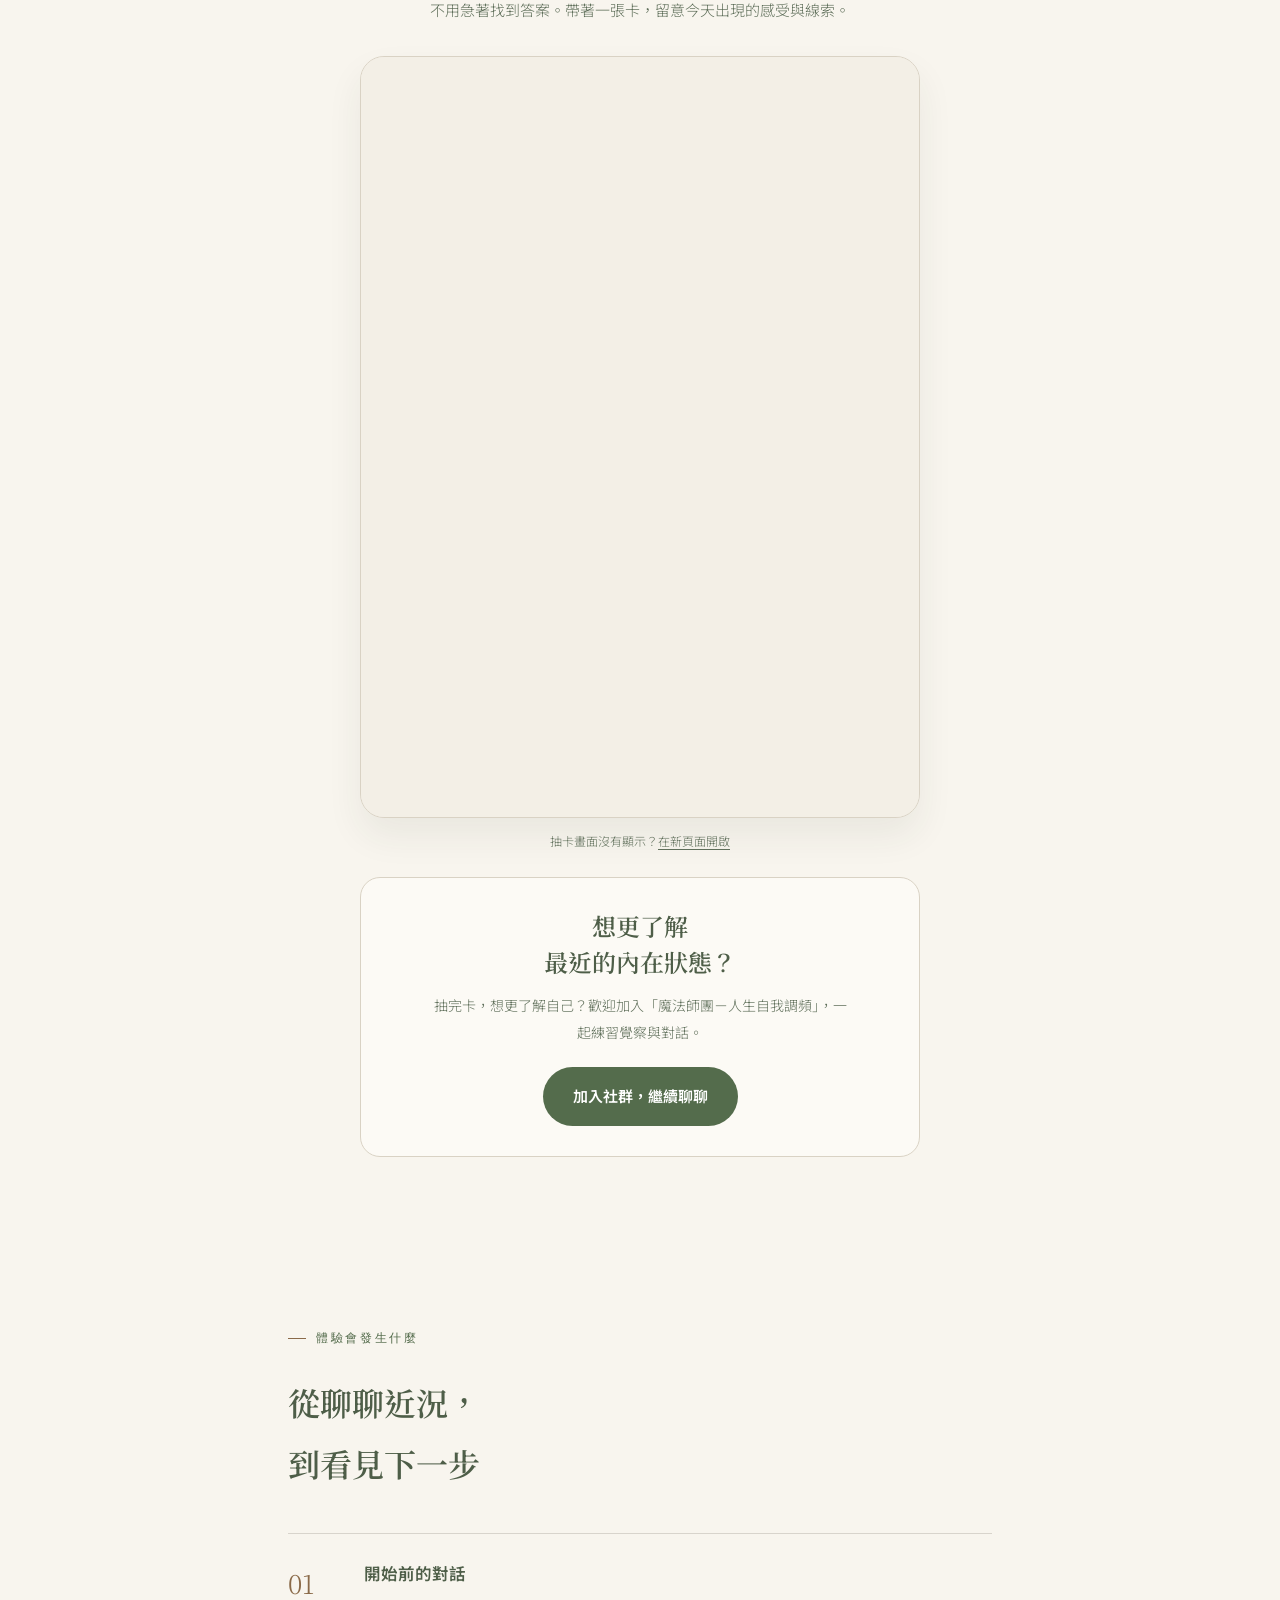
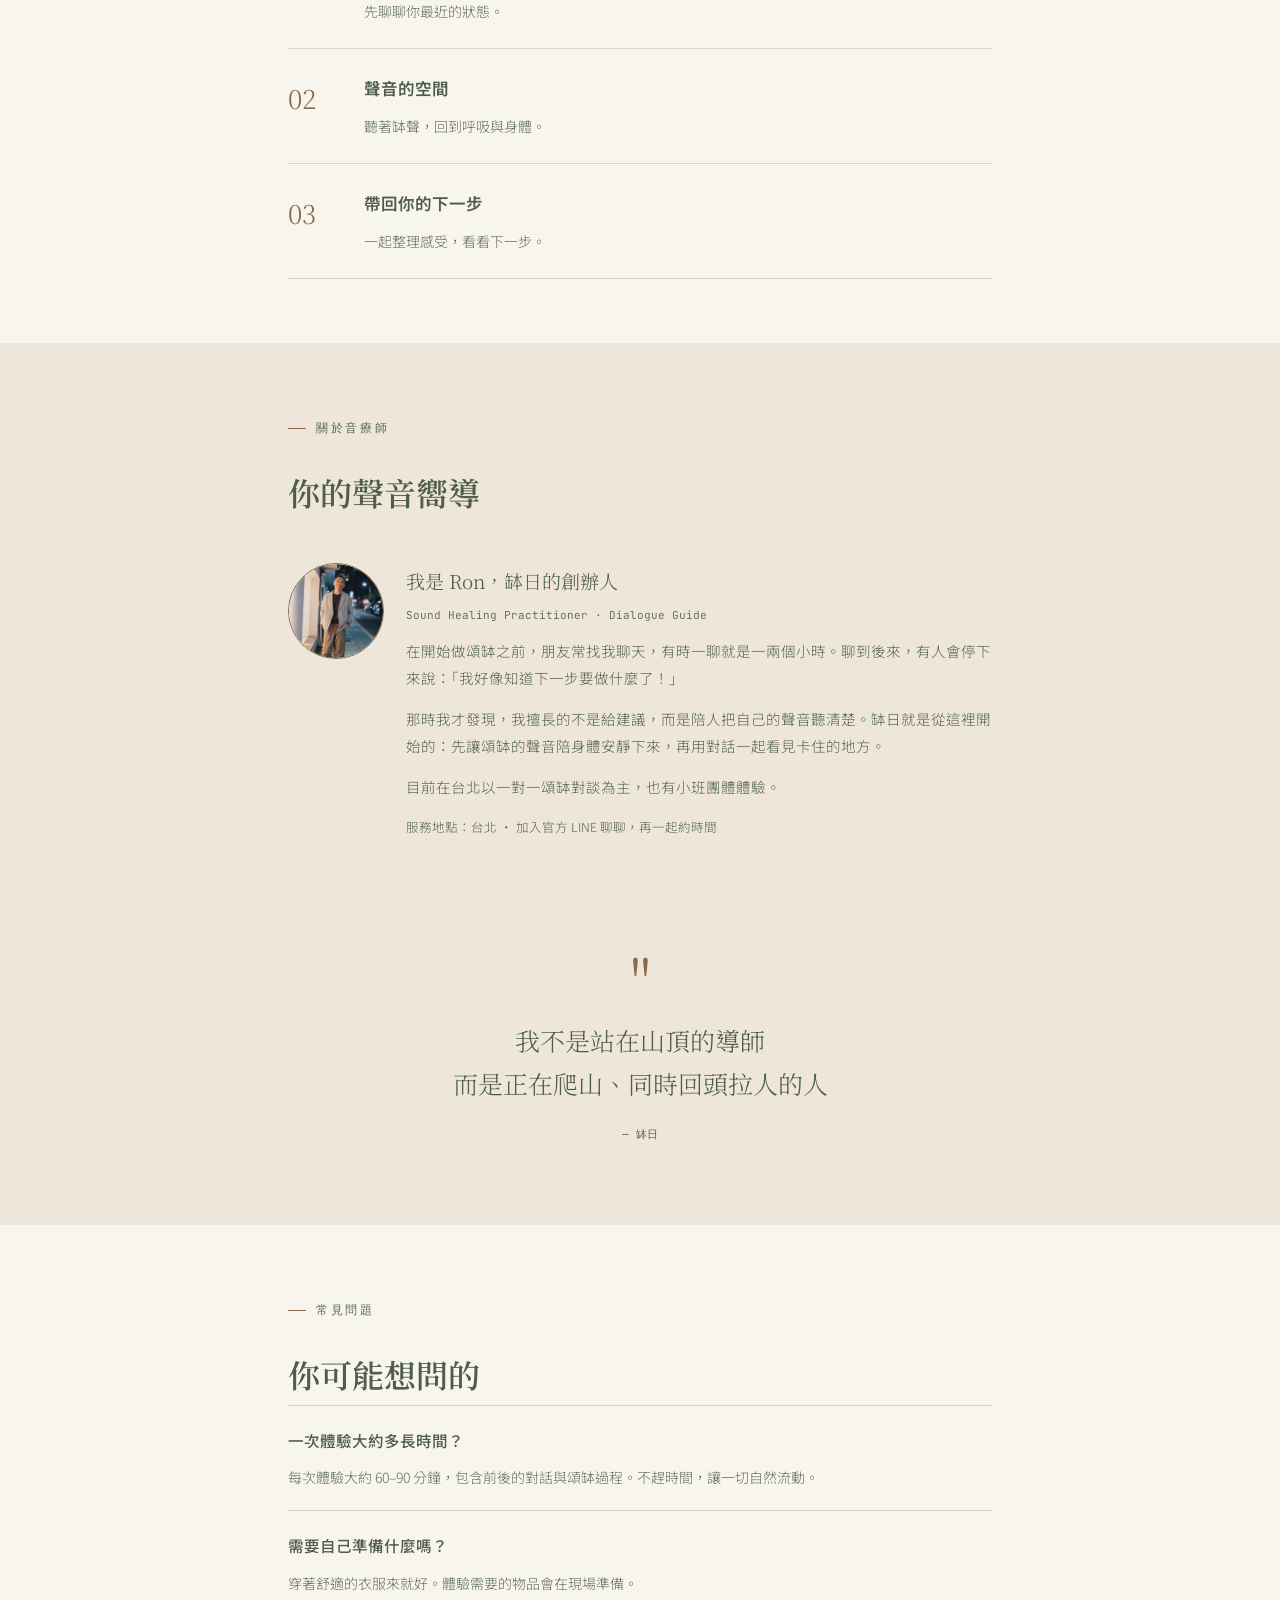
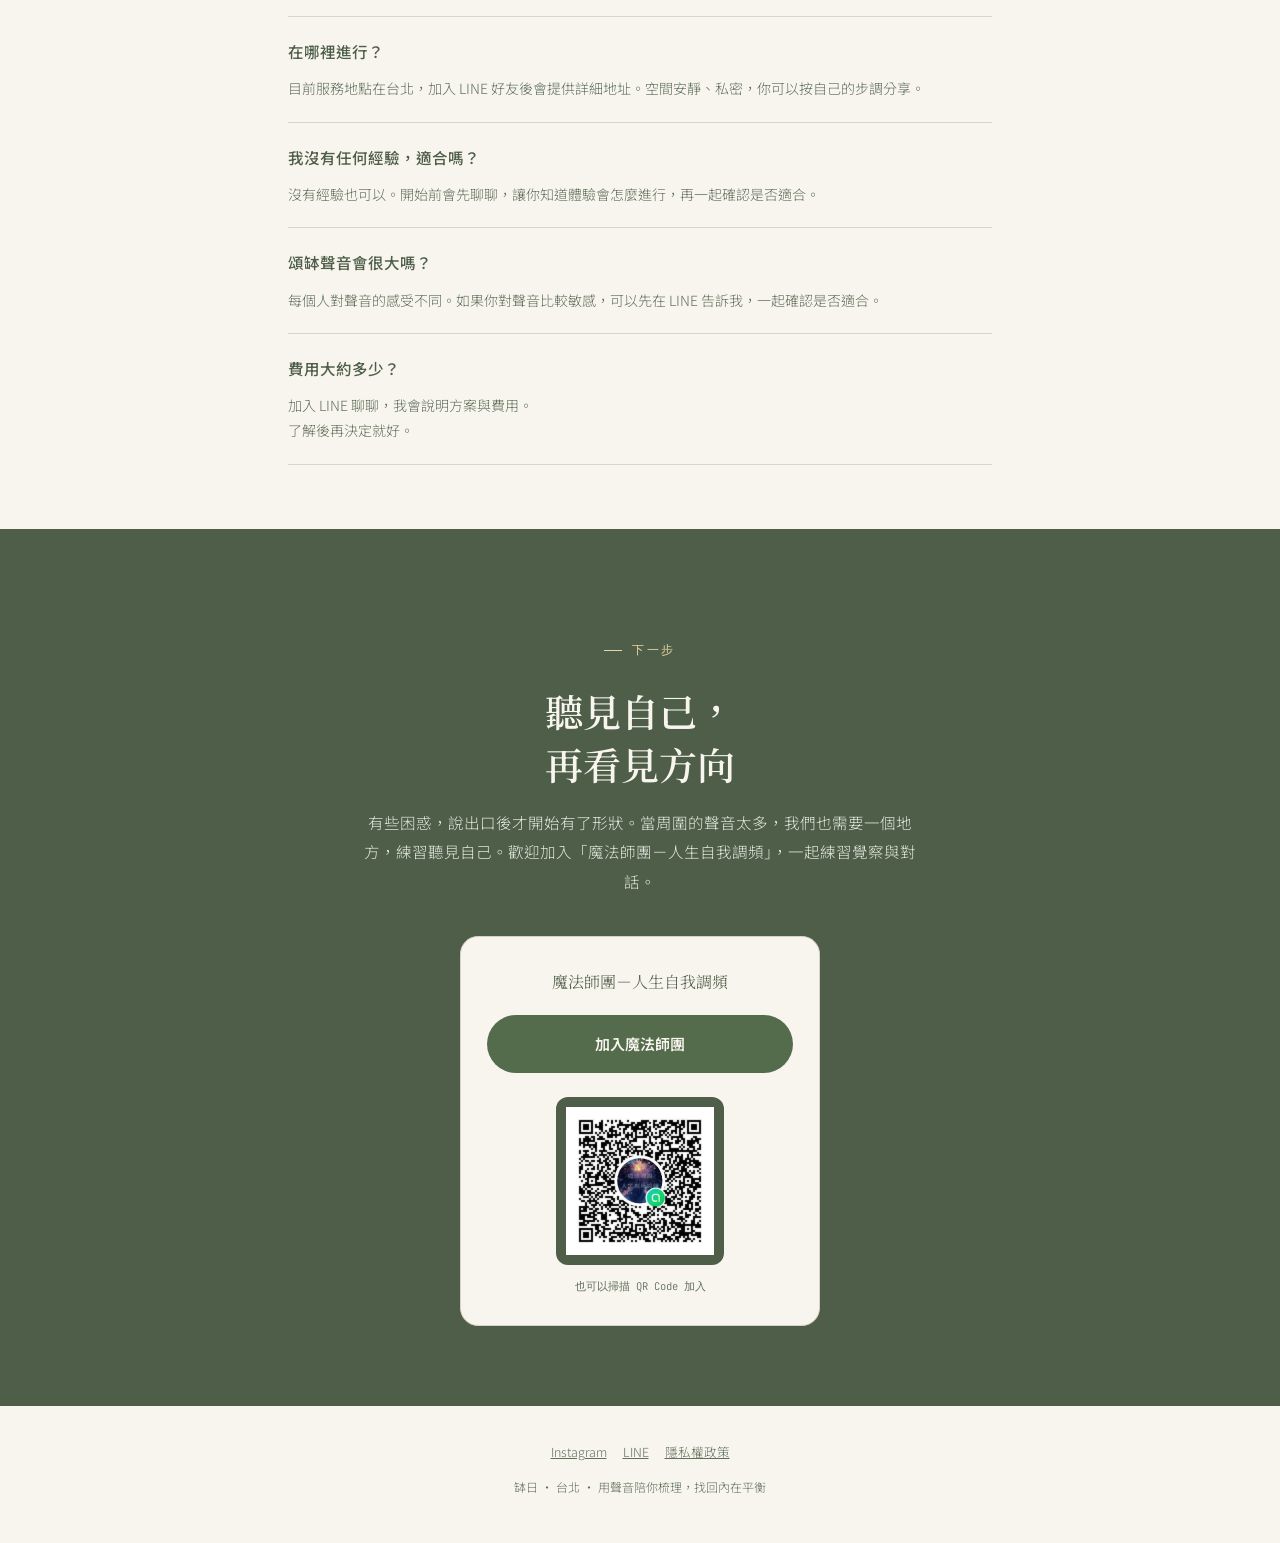
==== commit 51b635d4: "Calm background ripple motion" ====
--- a/index.html
+++ b/index.html
@@ -48,10 +48,8 @@
 .stage .hero-inner { position: relative; z-index: 1; }
 .stage .ripple-field { position: fixed; inset: 0px; display: flex; align-items: center; justify-content: center; z-index: -1; pointer-events: none; }
 .stage .ripple-field svg { width: min(900px, 140vw); height: min(900px, 140vw); }
-.stage .ripple-ring { fill: none; stroke: var(--brass-dim); stroke-width: 1; opacity: 0; transform-box: fill-box; transform-origin: center center; vector-effect: non-scaling-stroke; will-change: transform, opacity; animation: ripple 7s linear infinite; }
-.stage .ripple-ring.r2 { animation-delay: -1.75s; }
-.stage .ripple-ring.r3 { animation-delay: -3.5s; }
-.stage .ripple-ring.r4 { animation-delay: -5.25s; }
+.stage .ripple-ring { fill: none; stroke: var(--brass-dim); stroke-width: 1; opacity: 0; transform-box: fill-box; transform-origin: center center; vector-effect: non-scaling-stroke; will-change: transform, opacity; animation: ripple 18s linear infinite; }
+.stage .ripple-ring.r2 { animation-delay: -9s; }
 .stage .hero h1 { font-size: clamp(38px, 10vw, 80px); letter-spacing: 0.04em; line-height: 1.1; text-wrap: balance; }
 .stage .hero-sub { font-family: "Noto Serif TC", serif; font-size: clamp(16px, 3vw, 20px); color: var(--brass-soft); margin-top: 16px; }
 .stage .hero-desc { max-width: 460px; margin: 22px auto 0px; color: var(--mist); font-size: 15px; }
@@ -184,9 +182,10 @@
 
   @keyframes ripple{
     0%   { transform: scale(1); opacity: 0; }
-    8%   { opacity: 0.48; }
-    75%  { opacity: 0.18; }
-    100% { transform: scale(21); opacity: 0; }
+    12%  { opacity: 0.3; }
+    70%  { opacity: 0.1; }
+    88%  { opacity: 0; }
+    100% { transform: scale(18); opacity: 0; }
   }
 
 /* Sound sample and brand video */
@@ -245,9 +244,6 @@
   .stage .hero h1{font-size:clamp(40px,9vw,54px)}
   .stage .hero-title-service{white-space:normal;overflow-wrap:anywhere}
   .stage .hero-title-line,.stage .hero-sub-line{display:block}
-  .stage .ripple-ring.r2{animation-delay:-2.333s}
-  .stage .ripple-ring.r3{animation-delay:-4.666s}
-  .stage .ripple-ring.r4{display:none}
   .stage .diff-grid{grid-template-columns:1fr;gap:24px}
   .stage .about-grid{flex-direction:column;gap:18px}
   .stage .about-badge{width:84px;height:84px}
@@ -293,8 +289,6 @@
       <svg viewBox="0 0 500 500">
         <circle class="ripple-ring r1" cx="250" cy="250" r="20"></circle>
         <circle class="ripple-ring r2" cx="250" cy="250" r="20"></circle>
-        <circle class="ripple-ring r3" cx="250" cy="250" r="20"></circle>
-        <circle class="ripple-ring r4" cx="250" cy="250" r="20"></circle>
       </svg>
     </div>
     <section class="hero">
@@ -547,16 +541,16 @@
 
    這裡只剩一件事：尊重「減少動態效果」的系統設定。
    波紋現在是全頁常駐，一直擴散對這些使用者會很吃力，
-   所以偵測到就停掉動畫，改成四圈靜止的淡淡漣漪。 */
+   所以偵測到就停掉動畫，改成兩圈靜止的淡淡漣漪。 */
 (function () {
   var field = document.querySelector('.ripple-field');
   if (!field) return;
   if (!(window.matchMedia && window.matchMedia('(prefers-reduced-motion: reduce)').matches)) return;
 
-  var scales = [4, 8, 13, 19];
+  var scales = [6, 14];
   Array.prototype.forEach.call(field.querySelectorAll('.ripple-ring'), function (ring, i) {
     ring.style.animation = 'none';
-    ring.style.opacity = '0.22';
+    ring.style.opacity = '0.16';
     ring.style.transform = 'scale(' + scales[i % scales.length] + ')';
   });
 })();
